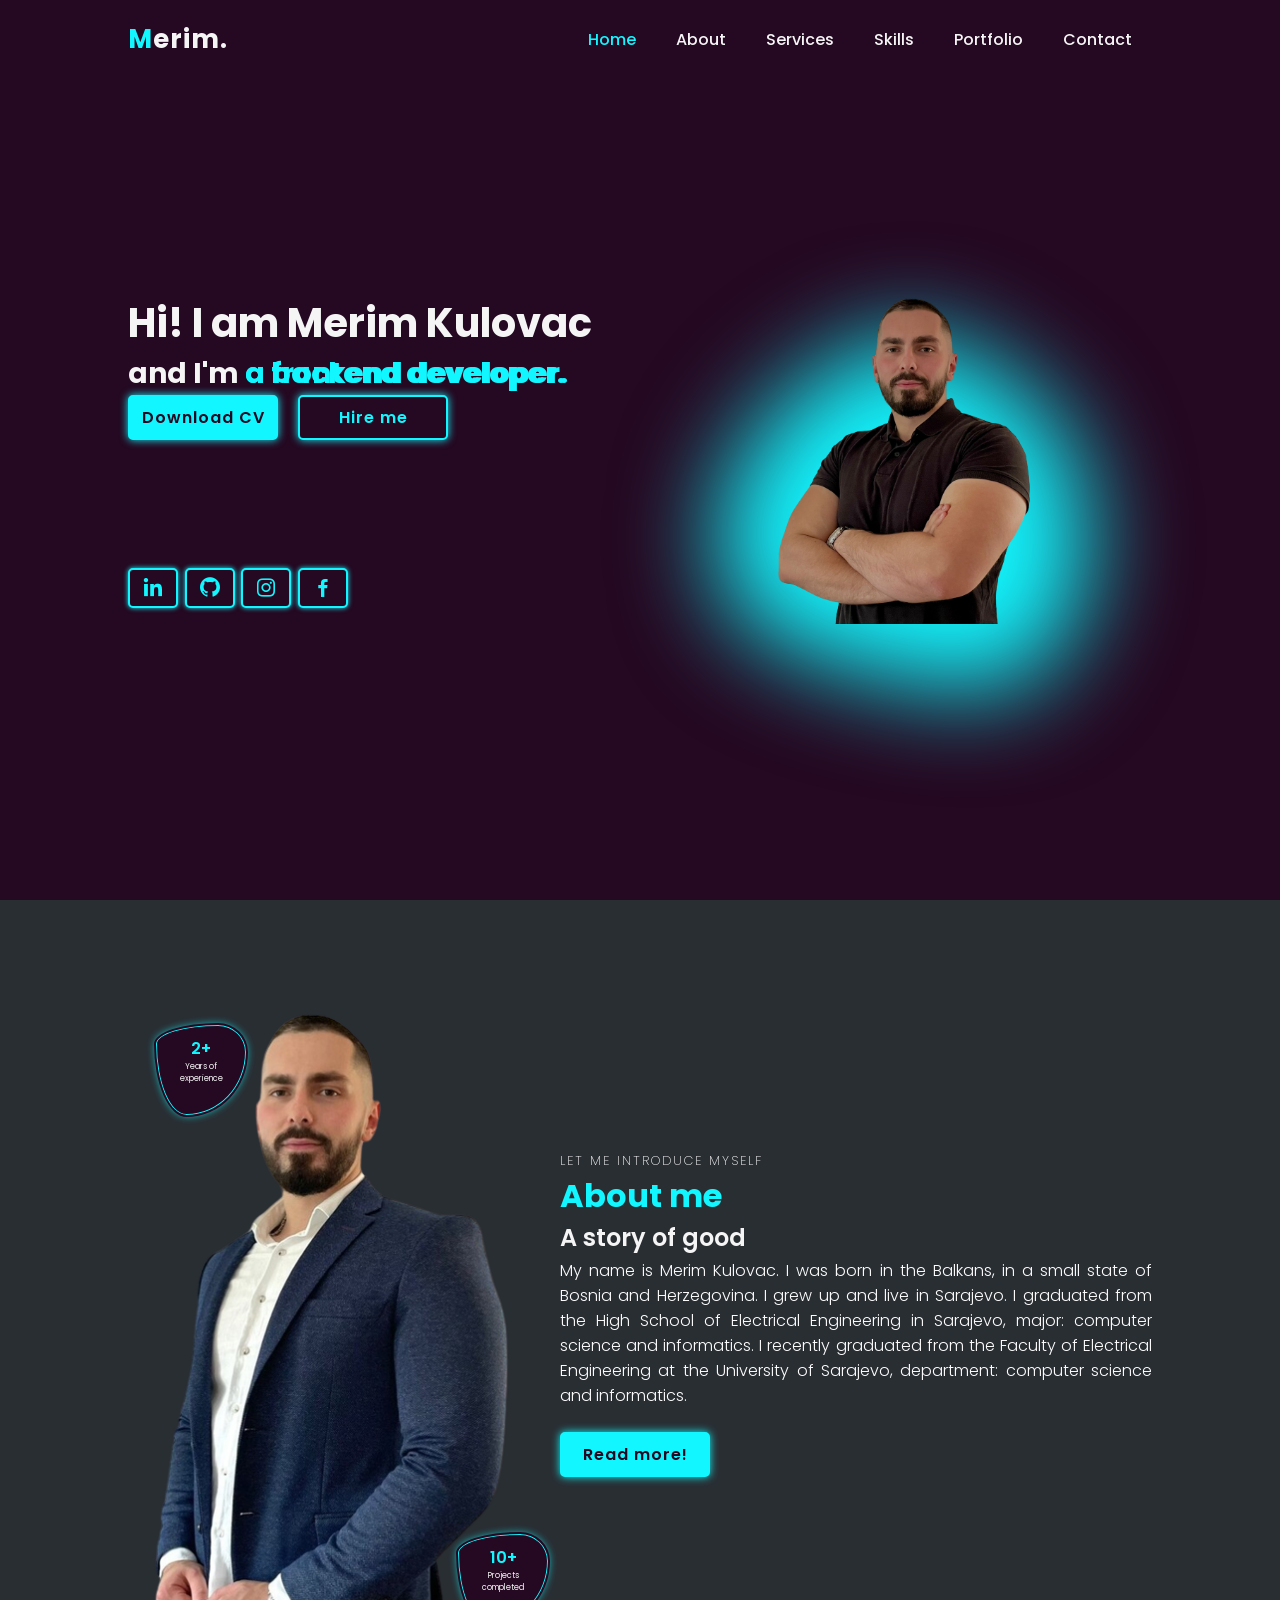
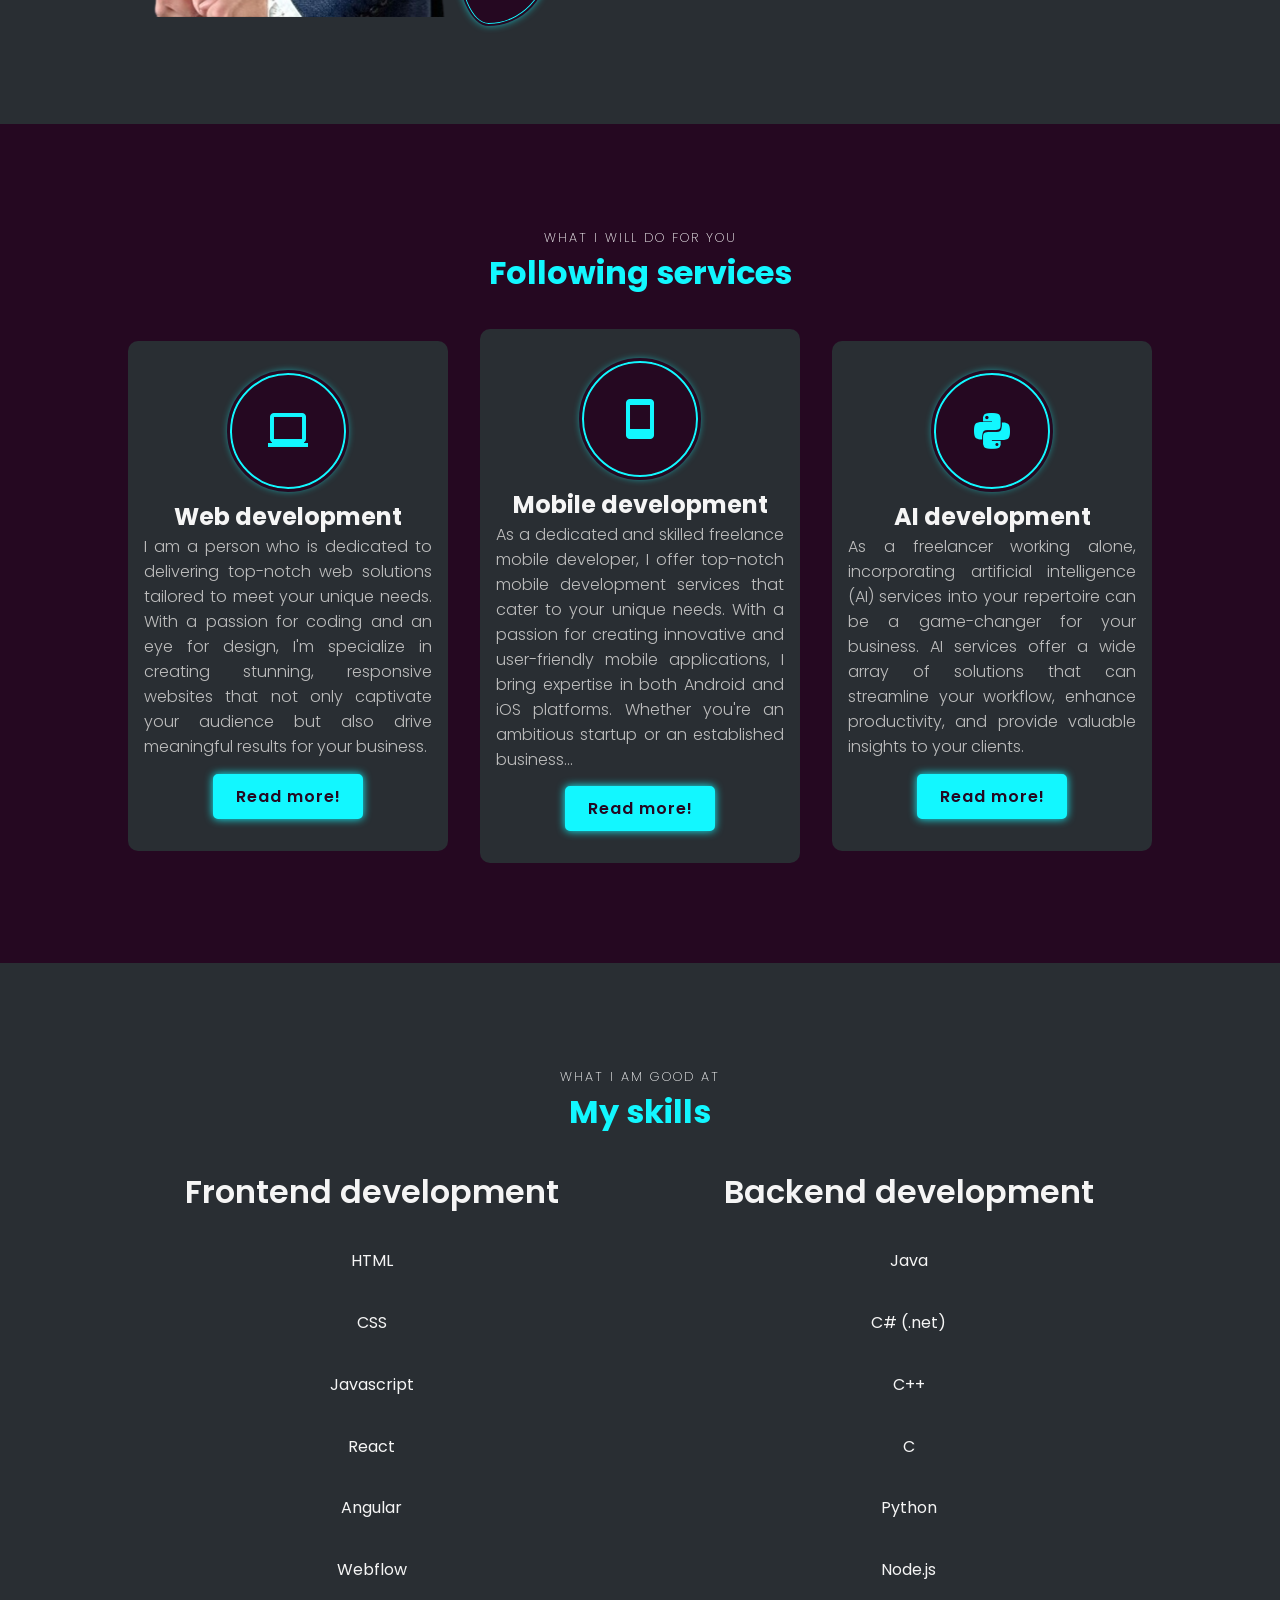
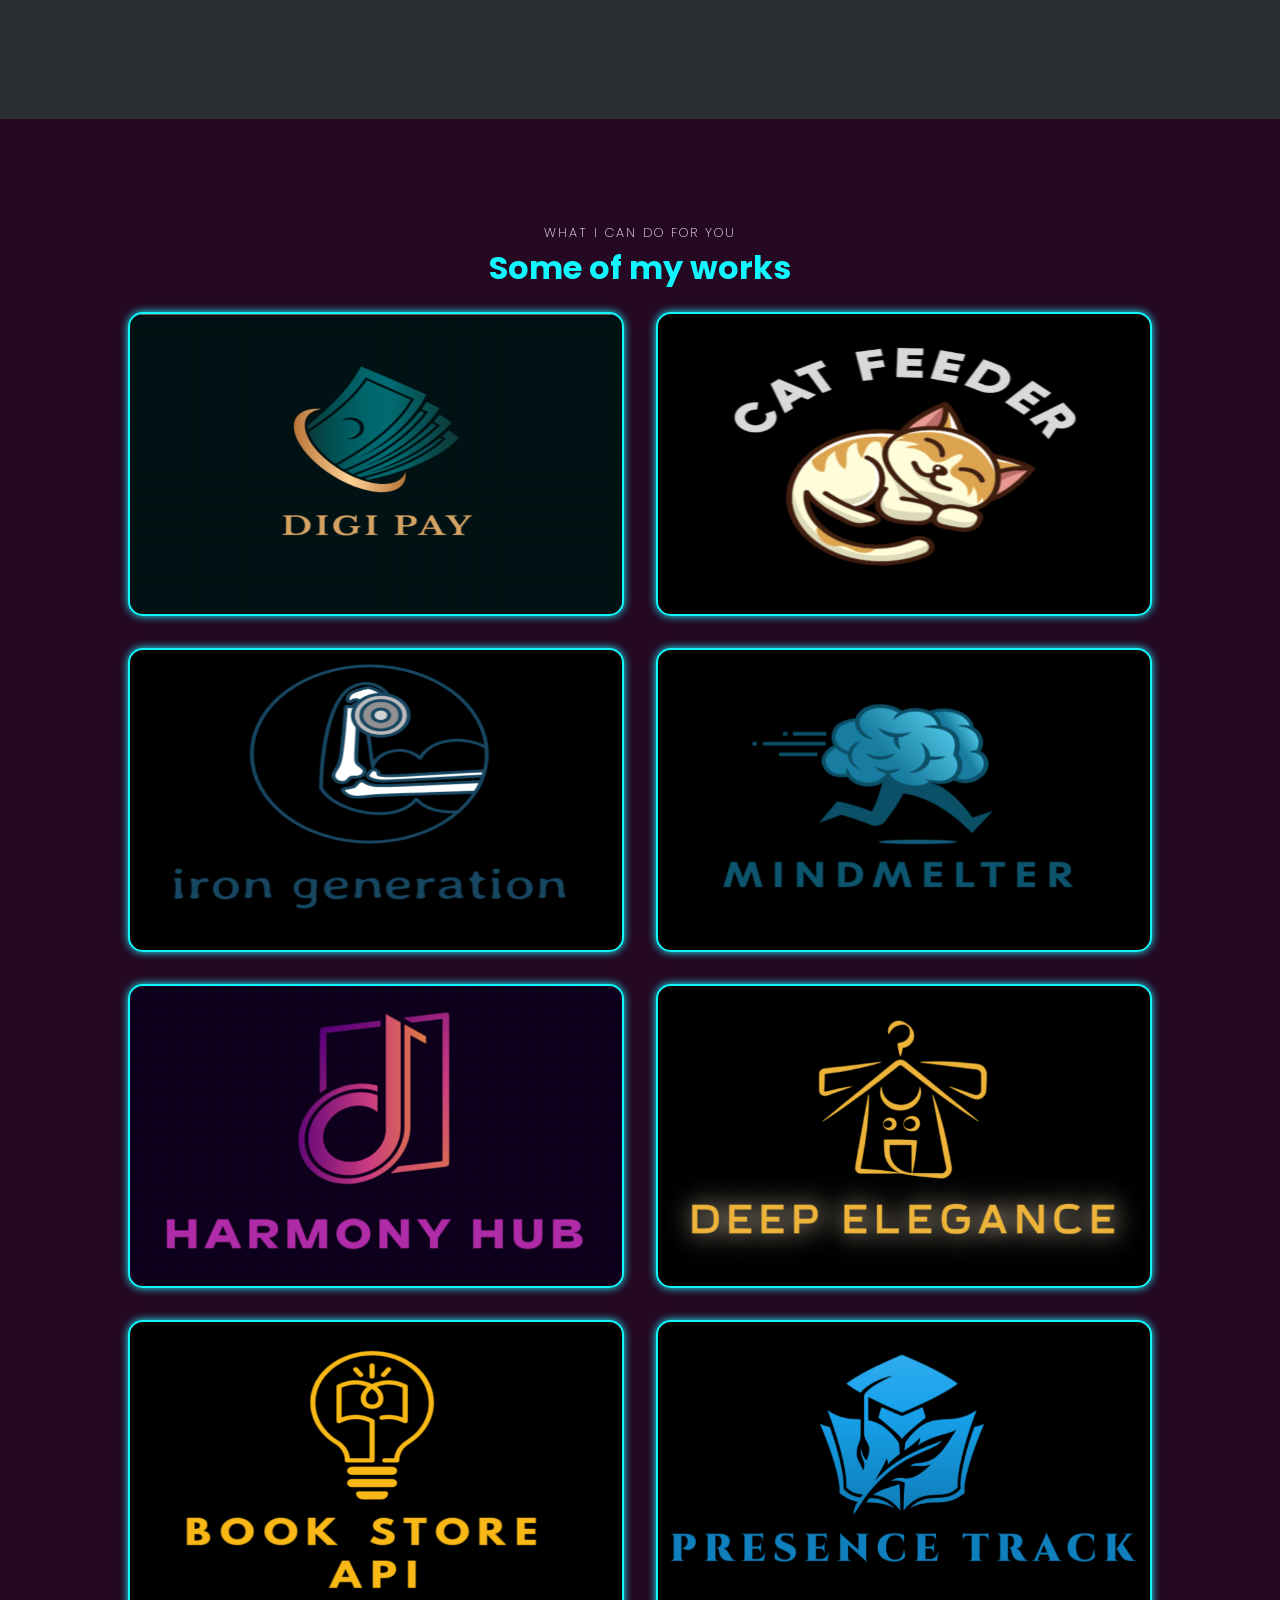
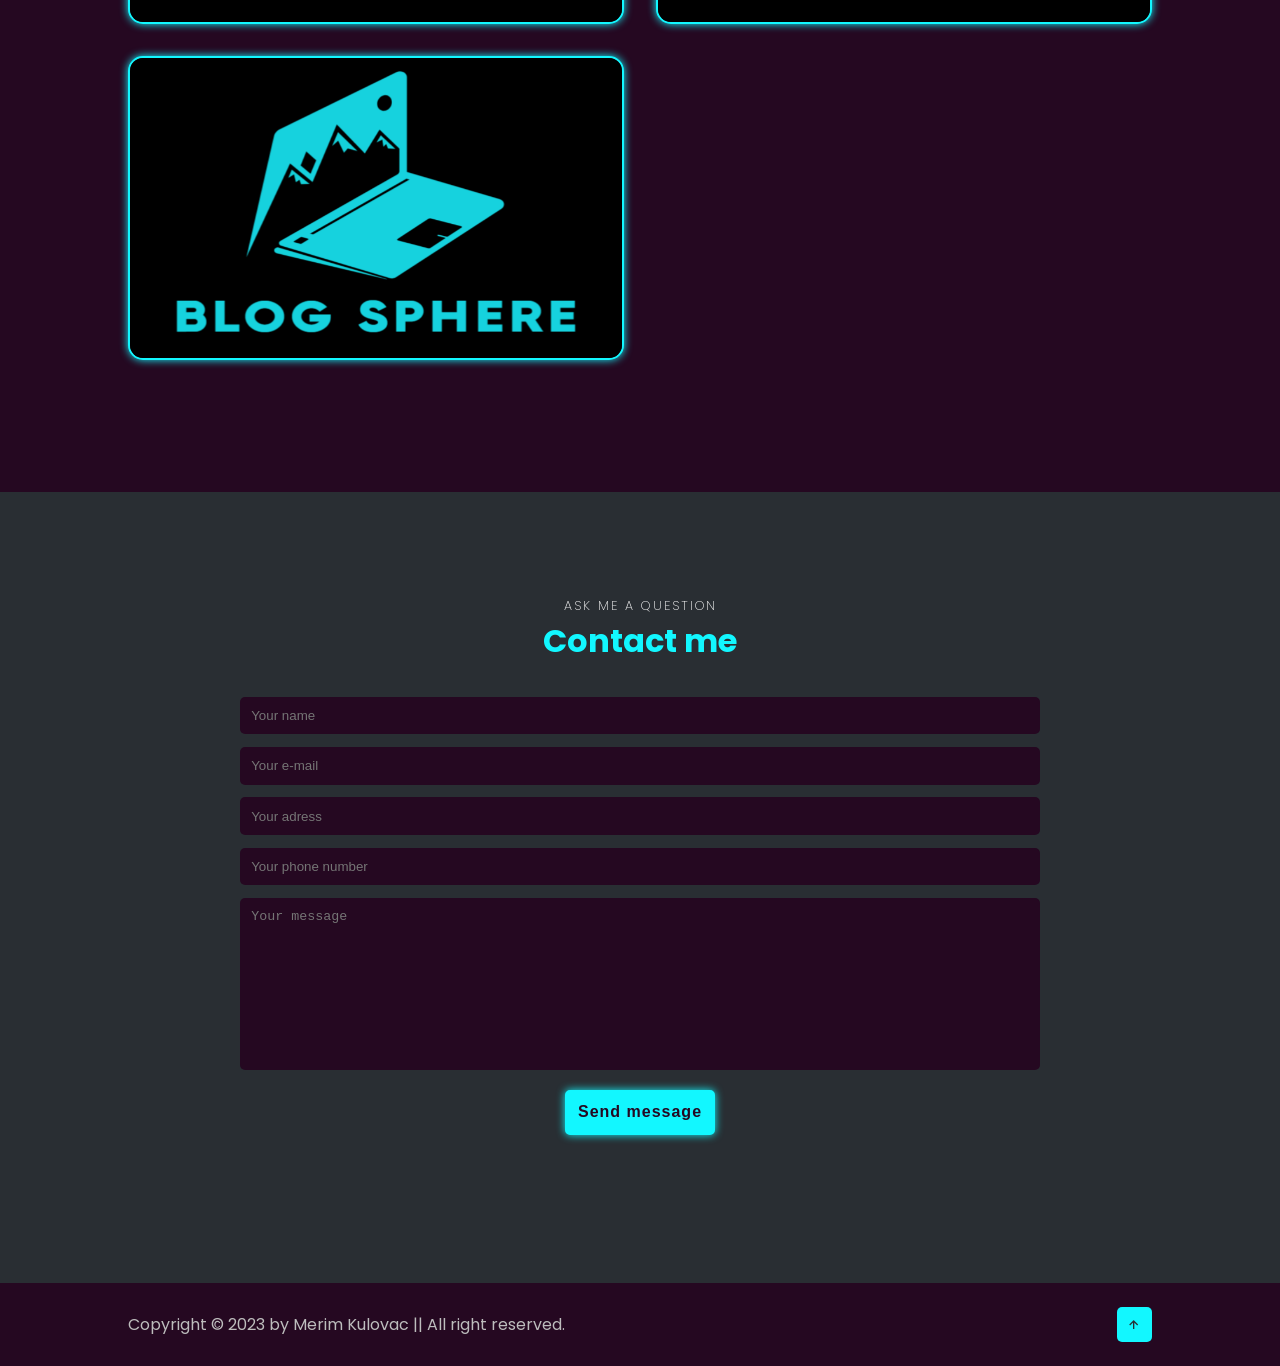
==== index.html @ 1083dff4 "images updated" ====
<!DOCTYPE html>
<html lang="en">
<head>
    <meta charset="UTF-8">
    <meta http-equiv="X-UA-Compatible" content="IE=edge">
    <meta name="viewport" content="width=device-width, initial-scale=1.0">
    <title>Merim Kulovac - Portfolio</title>
    <link rel="stylesheet" href="style.css"></link>
    <link href='https://unpkg.com/boxicons@2.1.4/css/boxicons.min.css' rel='stylesheet'>

</head>
<body>
    <header class="sticky">
        <div class="logo"><span>M</span>erim.</div>
        <ul class="navlist">
            <li><a href="#home">Home</a></li>
            <li><a href="#about">About</a></li>
            <li><a href="#services">Services</a></li>
            <li><a href="#skills">Skills</a></li>
            <li><a href="#portfolio">Portfolio</a></li>
            <li><a href="#contact">Contact</a></li>
        </ul>
        <div id="menu-icon" class="bx bx-menu"></div>
    </header>

    <section id="home" class="home">
        <div class="home-content scroll-scale">
            <h1>Hi! I am Merim Kulovac</h1>
            <div class="change-text">
                <h3>
                    and I'm
                </h3>
                <h3>
                    <span class="word">an&nbsp;electrical&nbsp;engineer.</span>
                    <span class="word">a&nbsp;frontend&nbsp;developer.</span>
                    <span class="word">a&nbsp;backend&nbsp;developer.</span>
                </h3>
            </div>

            <!-- <p>I am a very ambitious and hard-working person. I am looking for an opportunity to prove and improve myself. I am ready for new experiences and challenges, too.</p> -->

            <!-- <div class="info-box">
                <div class="email-info">
                    <h5>Main e-mail:</h5>
                    <span>merim.kulovac@outlook.com</span>
                </div>
                <div class="email-info">
                    <h5>Second e-mail:</h5>
                    <span>merimkulovac2@gmail.com</span>
                </div>
            </div> -->

            <div class="btn-box">
                <a class="btn" href="https://drive.google.com/file/d/14IMvzAy9ptmdZS1X-Zp11qJrlenkHLHs/view?usp=sharing" download target="_blank">Download CV</a>
                <a href="#" class="btn" onclick="hireMe()">Hire me</a>
            </div>

            <p id="paragraph-hire-me"></p>

            <div class="social-icons">
                <a href="https://www.linkedin.com/in/merimkulovac/" target="_blank"><i class='bx bxl-linkedin' ></i></a>
                <a href="https://github.com/mkulovac1" target="_blank"><i class='bx bxl-github' ></i></a>
                <a href="https://www.instagram.com/merim.kulovac/" target="_blank"><i class='bx bxl-instagram' ></i></a>
                <a href="https://www.facebook.com/merimkulovac/" target="_blank"><i class='bx bxl-facebook' ></i></a>
            </div>
        </div>

        <div class="home-image scroll-scale">
            <div class="img-box">
                <img src="img/main-image.png" alt="">
            </div>

            <!-- <div class="liquid-shape">
                <svg viewBox="0 0 500 500" xmlns="http://www.w3.org/2000/svg" xmlns:xlink="http://www.w3.org/1999/xlink" width="100%" id="blobSvg">
                    <path fill="#12f7ff">
                        <animate attributeName="d"
                            dur="10000ms"
                            repeatCount="indefinite"
                            values = "M405,295.5Q408,341,371.5,369.5Q335,398,292.5,441.5Q250,485,208,440Q166,395,127,
                            369.5Q88,344,68,297Q48,250,53.5,195Q59,140,107,112.5Q155,85,202.5,64Q250,43,
                            296.5,65.5Q343,88,386,117.5Q429,147,415.5,198.5Q402,250,405,295.5Z;
                            
                            M432,304Q437,358,400.5,402.5Q364,447,307,442.5Q250,438,203.5,424Q157,410,103,
                            388Q49,366,37.5,308Q26,250,65,208Q104,166,132.5,130.5Q161,95,205.5,76Q250,57,
                            288,87.5Q326,118,359,143Q392,168,409.5,209Q427,250,432,304Z;

                            M442.5,296.5Q411,343,388,395.5Q365,448,307.5,432Q250,416,202,416Q154,416,118,
                            381.5Q82,347,86,298.5Q90,250,70,192.5Q50,135,110.5,124Q171,113,210.5,86.5Q250,60,
                            309,53Q368,46,411.5,88.5Q455,131,464.5,190.5Q474,250,442.5,296.5Z;

                            M416,299.5Q422,349,398.5,407.5Q375,466,312.5,481.5Q250,497,207,448.5Q164,400,
                            105.5,383.5Q47,367,67,308.5Q87,250,102,211.5Q117,173,121,103.5Q125,34,187.5,49Q250,64,
                            288.5,90.5Q327,117,391,124.5Q455,132,432.5,191Q410,250,416,299.5Z;

                            M438.5,303Q434,356,380.5,370Q327,384,288.5,423.5Q250,463,200,443Q150,423,109,
                            389Q68,355,78.5,302.5Q89,250,104.5,212.5Q120,175,135.5,127Q151,79,200.5,41.5Q250,4,
                            300.5,39.5Q351,75,393,109Q435,143,439,196.5Q443,250,438.5,303Z;

                            M395.5,289.5Q387,329,374.5,386.5Q362,444,306,445Q250,446,190,451.5Q130,457,95,
                            408.5Q60,360,58.5,305Q57,250,59.5,196Q62,142,99.5,98Q137,54,193.5,47.5Q250,41,
                            311,40.5Q372,40,397,95.5Q422,151,413,200.5Q404,250,395.5,289.5Z;

                            M441.5,305.5Q442,361,389,379.5Q336,398,293,407.5Q250,417,210.5,402.5Q171,388,128,
                            366.5Q85,345,44.5,297.5Q4,250,45.5,203Q87,156,119,117Q151,78,200.5,72.5Q250,67,
                            306.5,61Q363,55,374.5,113.5Q386,172,413.5,211Q441,250,441.5,305.5Z;
                            "
                        ></animate>
                    </path>
                </svg>
            </div> -->

            <div class="liquid-shape">
                <svg viewBox="0 0 500 500" xmlns="http://www.w3.org/2000/svg" xmlns:xlink="http://www.w3.org/1999/xlink" width="100%" id="blobSvg">
                    <path fill="#12f7ff">
                        <animate attributeName="d"
                            dur="10000ms"
                            repeatCount="indefinite"
                            values = "M405,295.5Q408,341,371.5,369.5Q335,398,292.5,441.5Q250,485,208,440Q166,395,127,
                            369.5Q88,344,68,297Q48,250,53.5,195Q59,140,107,112.5Q155,85,202.5,64Q250,43,
                            296.5,65.5Q343,88,386,117.5Q429,147,415.5,198.5Q402,250,405,295.5Z;
                            
                            M432,304Q437,358,400.5,402.5Q364,447,307,442.5Q250,438,203.5,424Q157,410,103,
                            388Q49,366,37.5,308Q26,250,65,208Q104,166,132.5,130.5Q161,95,205.5,76Q250,57,
                            288,87.5Q326,118,359,143Q392,168,409.5,209Q427,250,432,304Z;

                            M442.5,296.5Q411,343,388,395.5Q365,448,307.5,432Q250,416,202,416Q154,416,118,
                            381.5Q82,347,86,298.5Q90,250,70,192.5Q50,135,110.5,124Q171,113,210.5,86.5Q250,60,
                            309,53Q368,46,411.5,88.5Q455,131,464.5,190.5Q474,250,442.5,296.5Z;

                            M416,299.5Q422,349,398.5,407.5Q375,466,312.5,481.5Q250,497,207,448.5Q164,400,
                            105.5,383.5Q47,367,67,308.5Q87,250,102,211.5Q117,173,121,103.5Q125,34,187.5,49Q250,64,
                            288.5,90.5Q327,117,391,124.5Q455,132,432.5,191Q410,250,416,299.5Z;

                            M438.5,303Q434,356,380.5,370Q327,384,288.5,423.5Q250,463,200,443Q150,423,109,
                            389Q68,355,78.5,302.5Q89,250,104.5,212.5Q120,175,135.5,127Q151,79,200.5,41.5Q250,4,
                            300.5,39.5Q351,75,393,109Q435,143,439,196.5Q443,250,438.5,303Z;

                            M395.5,289.5Q387,329,374.5,386.5Q362,444,306,445Q250,446,190,451.5Q130,457,95,
                            408.5Q60,360,58.5,305Q57,250,59.5,196Q62,142,99.5,98Q137,54,193.5,47.5Q250,41,
                            311,40.5Q372,40,397,95.5Q422,151,413,200.5Q404,250,395.5,289.5Z;

                            M441.5,305.5Q442,361,389,379.5Q336,398,293,407.5Q250,417,210.5,402.5Q171,388,128,
                            366.5Q85,345,44.5,297.5Q4,250,45.5,203Q87,156,119,117Q151,78,200.5,72.5Q250,67,
                            306.5,61Q363,55,374.5,113.5Q386,172,413.5,211Q441,250,441.5,305.5Z;
                            "
                        ></animate>
                    </path>
                </svg>
            </div>
        </div>
    </section>


    <!-- about section -->
    <section id="about" class="about">
        <div class="img-about scroll-scale">
            <img src="img/suit.png" alt="">
            <div class="info-about1">
                <span>2+</span>
                <p>Years of experience</p>
            </div>
            <div class="info-about2">
                <span>10+</span>
                <p>Projects completed</p>
            </div>
        </div>

        <div class="about-content scroll-scale">
            <span>Let me introduce myself</span>
            <h2>About me</h2>
            <h3>A story of good</h3>
            <p id="paragraph-about-content"> My name is Merim Kulovac. I was born in the Balkans, in a small state of Bosnia and Herzegovina. 
                I grew up and live in Sarajevo. 
                I graduated from the High School of Electrical Engineering in Sarajevo, major: computer science and informatics. 
                I recently graduated from the Faculty of Electrical Engineering at the University of Sarajevo, department: computer science and informatics. 
            </p>

            <!-- During my studies, I worked on a lot of projects, both university and private. 
            My focus is mainly on full-stack development of web applications, although lately I have also been attracted to the development of mobile applications and programming in the field of artificial intelligence. 
            I am a very ambitious and hard-working person. I am looking for an opportunity to prove and improve myself. I am ready for new experiences and challenges, too. -->

            <div class="btn-box">
                <a class="btn" id="btn-about" onclick="readMore()">Read more!</a>
            </div>
        </div>
    </section>




    <!-- services section -->
    <section id="services" class="services">
        <div class="main-text">
            <span>What i will do for you</span>
            <h2>Following services</h2>
        </div>

            <div class="section-services scroll-bottom">
                <div class="service-box">
                    <i class='bx bx-laptop service-icon'></i>
                    <h3>Web development</h3>
                    <p id="paragraph-web-dev">I am a person who is dedicated to delivering top-notch web solutions tailored to meet your unique needs. 
                        With a passion for coding and an eye for design, I'm specialize in creating stunning, responsive websites that not only captivate your audience but also drive meaningful results for your business. 
                    </p>
                    <div class="btn-box service-btn">
                        <a class="btn" id="btn-web" onclick=readMoreWebDevelopment()>Read more!</a>
                    </div>
                </div>

                <div class="service-box">
                    <i class='bx bx-mobile service-icon'></i>
                    <h3>Mobile development</h3>
                    <p id="paragraph-mob-dev">As a dedicated and skilled freelance mobile developer, I offer top-notch mobile development services that cater to your unique needs. 
                    With a passion for creating innovative and user-friendly mobile applications, I bring expertise in both Android and iOS platforms.
                    Whether you're an ambitious startup or an established business...
                    </p>
                    <div class="btn-box service-btn">
                        <a class="btn" id="btn-mob" onclick=readMoreMobileDevelopment()>Read more!</a>
                    </div>
                </div>

                <div class="service-box">
                    <i class='bx bxl-python service-icon'></i>
                    <h3>AI development</h3>
                    <p id="paragraph-ai-dev">As a freelancer working alone, incorporating artificial intelligence (AI) services into your repertoire can be a game-changer for your business. 
                        AI services offer a wide array of solutions that can streamline your workflow, enhance productivity, and provide valuable insights to your clients.
                    </p>
                    <div class="btn-box service-btn">
                        <a class="btn" id="btn-ai" onclick=readMoreAIDevelopment()>Read more!</a>
                    </div>
                </div>
            </div>
    </section>





    <!-- section skill -->
    <section class="skills" id="skills">
        <div class="main-text">
            <span>What i am good at</span>
            <h2>My skills</h2>
        </div>

        <div class="skill-main">
            <div class="skill-left scroll-scale">
                <h3>Frontend development</h3>

                <div class="skill-bar">
                    <div class="info">
                        <p>HTML</p>
                        <!-- <p>95%</p> -->
                    </div>
                    <!-- <div class="bar">
                        <span class="html-c"></span>
                    </div> -->
                </div>

                <div class="skill-bar">
                    <div class="info">
                        <p>CSS</p>
                        <!-- <p>87%</p> -->
                    </div>
                    <!-- <div class="bar">
                        <span class="css-c"></span>
                    </div> -->
                </div>

                <div class="skill-bar">
                    <div class="info">
                        <p>Javascript</p>
                        <!-- <p>90%</p> -->
                    </div>
                    <!-- <div class="bar">
                        <span class="javascript-c"></span>
                    </div> -->
                </div>

                <div class="skill-bar">
                    <div class="info">
                        <p>React</p>
                        <!-- <p>86%</p> -->
                    </div>
                    <!-- <div class="bar">
                        <span class="react"></span>
                    </div> -->
                </div>
                
                <div class="skill-bar">
                    <div class="info">
                        <p>Angular</p>
                        <!-- <p>83%</p> -->
                    </div>
                    <!-- <div class="bar">
                        <span class="angular"></span>
                    </div> -->
                </div>

                <div class="skill-bar">
                    <div class="info">
                        <p>Webflow</p>
                        <!-- <p>88%</p> -->
                    </div>
                    <!-- <div class="bar">
                        <span class="webflow"></span>
                    </div> -->
                </div>

            </div>

            <div class="skill-right scroll-scale">
                <h3>Backend development</h3>

                <div class="skill-bar">
                    <div class="info">
                        <p>Java</p>
                        <!-- <p>95%</p> -->
                    </div>
                    <!-- <div class="bar">
                        <span class="java"></span>
                    </div> -->
                </div>

                <div class="skill-bar">
                    <div class="info">
                        <p>C# (.net)</p>
                        <!-- <p>93%</p> -->
                    </div>
                    <!-- <div class="bar">
                        <span class="csharp"></span>
                    </div> -->
                </div>

                <div class="skill-bar">
                    <div class="info">
                        <p>C++</p>
                        <!-- <p>98%</p> -->
                    </div>
                    <!-- <div class="bar">
                        <span class="cpp"></span>
                    </div> -->
                </div>

                <div class="skill-bar">
                    <div class="info">
                        <p>C</p>
                        <!-- <p>96%</p> -->
                    </div>
                    <!-- <div class="bar">
                        <span class="cprogramming"></span>
                    </div> -->
                </div>
                
                <div class="skill-bar">
                    <div class="info">
                        <p>Python</p>
                        <!-- <p>90%</p> -->
                    </div>
                    <!-- <div class="bar">
                        <span class="python"></span>
                    </div> -->
                </div>

                <div class="skill-bar">
                    <div class="info">
                        <p>Node.js</p>
                        <!-- <p>85%</p> -->
                    </div>
                    <!-- <div class="bar">
                        <span class="sql"></span>
                    </div> -->
                </div>
            </div>
        </div>
    </section>



    <!-- section for projects -->
    <section class="portfolio" id="portfolio">
        <div class="main-text">
            <span>What I can do for you</span>
            <h2>Some of my works</h2>
            
            <div class="container scroll-bottom">
                <div class="portfolio-gallery">
                    <div class="port-box">
                        <div class="port-image">
                            <img src="img/digipay-logo.png" alt="">
                        </div>
                        <div class="port-content">
                            <a href="https://github.com/evlahovlja1/DigiWallet" target="_blank">
                                <i class='bx bx-link'></i>
                            </a>
                        </div>
                    </div>
                    <div class="port-box">
                        <div class="port-image">
                            <img src="img/catfeeder-logo.png" alt="">
                        </div>
                        <div class="port-content">
                            <a href="https://github.com/mkulovac1/catFeederUS" target="_blank">
                                <i class='bx bx-link'></i>
                            </a>
                        </div>
                    </div>
                    <div class="port-box">
                        <div class="port-image">
                            <img src="img/irongeneration-logo.png" alt="">
                        </div>
                        <div class="port-content">
                            <a href="https://github.com/mkulovac1/GymManagement" target="_blank">
                                <i class='bx bx-link'></i>
                            </a>
                        </div>
                    </div>
                    <div class="port-box">
                        <div class="port-image">
                            <img src="img/mindmelter-logo.png" alt="">
                        </div>
                        <div class="port-content">
                            <a href="https://github.com/mkulovac1/MindMelter.git" target="_blank">
                                <i class='bx bx-link'></i>
                            </a>
                        </div>
                    </div>
                    <div class="port-box">
                        <div class="port-image">
                            <img src="img/harmony-logo.png" alt="">
                        </div>
                        <div class="port-content">
                            <a href="https://github.com/mkulovac1/HarmonyHub" target="_blank">
                                <i class='bx bx-link'></i>
                            </a>
                        </div>
                    </div>
                    <div class="port-box">
                        <div class="port-image">
                            <img src="img/deep-elegance-logo.png" alt="">
                        </div>
                        <div class="port-content">
                            <a href="https://github.com/mkulovac1/deep-elegance" target="_blank">
                                <i class='bx bx-link'></i>
                            </a>
                        </div>
                    </div>
                    <div class="port-box">
                        <div class="port-image">
                            <img src="img/bookApi-logo.png" alt="">
                        </div>
                        <div class="port-content">
                            <a href="https://github.com/mkulovac1/bookStoreApi" target="_blank">
                                <i class='bx bx-link'></i>
                            </a>
                        </div>
                    </div>
                    <div class="port-box">
                        <div class="port-image">
                            <img src="img/presence-logo.png" alt="">
                        </div>
                        <div class="port-content">
                            <a href="https://github.com/mkulovac1/PresenceTrack" target="_blank">
                                <i class='bx bx-link'></i>
                            </a>
                        </div>
                    </div>
                    <div class="port-box">
                        <div class="port-image">
                            <img src="img/blog-logo.png" alt="">
                        </div>
                        <div class="port-content">
                            <a href="https://github.com/mkulovac1/blog-sphere" target="_blank">
                                <i class='bx bx-link'></i>
                            </a>
                        </div>
                    </div>
                </div>
            </div>
        </div>
    </section>




    <!-- section for contact -->
    <section class="contact" id="contact">
        <div class="main-text scroll-scale">
            <span>Ask me a question</span>
            <h2>Contact me</h2>
        </div>

        <form action="#" class="scroll-bottom">
            <input id="contact_name" type="text" placeholder="Your name" required>
            <input id="contact_email" type="text" placeholder="Your e-mail" required>
            <input id="contact_adress" type="text" placeholder="Your adress" required>
            <input id="contact_number" type="number" placeholder="Your phone number" required>
            <textarea id="contact_message" name="" id="" cols="30" rows="10" placeholder="Your message" required></textarea>
            <div class="btn-box formBtn">
                <button type="submit" class="btn" onclick="contactMe()">Send message</button>
            </div>
        </form>
    </section>




    <!-- footer -->
    <footer>
        <p class="scroll-scale">Copyright &copy; 2023 by Merim Kulovac || All right reserved.</p>
        <a href="#home"><i class="bx bx-up-arrow-alt"></i></a>
    </footer>

    <script src="script.js"></script>
</body>
</html>
---- style.css ----
@import url('https://fonts.googleapis.com/css2?family=Poppins:wght@100;200;300;400;500;600;700;800;900&display=swap');

* {
  margin: 0;
  padding: 0;
  box-sizing: border-box;
  list-style: none;
  scroll-behavior: smooth;
  text-decoration: none;
}

:root {
    --text-color: #f5f5f5;
    --hover-color: #12f7ff;
    --bg-color: #250821;
    --secon-bg-color: #292e33;
    --big-font: 2.5rem;
    --norma-font: 2rem;
    --neon-box-shadow: 0 0 .5rem #12f7ff;
    --h2-font: 3rem;
    --font-neon-text-shadow: 0 0 10px rgba(18,247,255,0.3),
    0 0 20px rgba(18,247,255,0.3),
    0 0 30px rgba(18,247,255,0.3),
    0 0 40px rgba(18,247,255,0.3),
    0 0 70px rgba(18,247,255,0.3),
    0 0 80px rgba(18,247,255,0.3),
    0 0 100px rgba(18,247,255,0.3),
    0 0 150px rgba(18,247,255,0.3);
}

::-webkit-scrollbar {
    height: 0;
    width: .5rem;
}

::-webkit-scrollbar-track {
    background: var(--secon-bg-color);
}

::-webkit-scrollbar-thumb {
    background: var(--hover-color);
    border-radius: 5rem;
}


body {
    font-family: "Poppins", sans-serif;
    background-color: var(--bg-color);
    color: var(--text-color);
}

header {
    position: fixed;
    top: 0;
    left: 0;
    z-index: 1000;
    border-bottom: 1px solid transparent;
    display: flex;
    align-items: center;
    justify-content: space-between;
    width: 100%;
    padding: 20px 10%;
}


header.sticky {
    background: var(--bg-color);
    border-bottom: 1px solid var(--secon-bg-color);
    padding: 12px 10%;
}

.logo {
    font-size: 26px;
    font-weight: 700;
    letter-spacing: 1px;
}

span {
    color: var(--hover-color);
}

.navlist {
    display: flex;
}

.navlist a {
    color: var(--text-color);
    font-weight: 500;
    padding: 10px 20px;
}

.navlist a:hover {
    color: var(--hover-color);
    text-shadow: 0 0 10px rgba(18,247,255,0.6),
    0 0 20px rgba(18,247,255,0.6),
    0 0 30px rgba(18,247,255,0.6),
    0 0 40px rgba(18,247,255,0.6),
    0 0 70px rgba(18,247,255,0.6),
    0 0 80px rgba(18,247,255,0.6),
    0 0 100px rgba(18,247,255,0.6),
    0 0 150px rgba(18,247,255,0.6);
}

.navlist a.active {
    color: var(--hover-color)
}

#menu-icon {
    font-size: 1.8rem;
    z-index: 10001;
    cursor: pointer;
    margin-left: 25px;
    background: var(--hover-color);
    border-radius: 3px;
    color: var(--secon-bg-color);
    display: none;
}

section {
    padding: 100px 10%;
}

.home {
    min-height: 100vh;
    height: 100%;
    width: 100%;
    display: grid;
    grid-template-columns: repeat(2,1fr);
    align-items: center;
    grid-gap: 4em;
}

.home-content {
    max-width: 600px;
}

.home-content h1{
    font-size: var(--big-font);
    font-weight: 700;
}

.change-text{
    font-size: 1.5rem;
    font-weight: 600;
}

.change-text h3 {
    display: inline-flex;
    margin: 0;
    vertical-align: top;
}

.change-text h3 .word {
    position: absolute;
    display: flex;
    
}

.change-text h3 .word .letter {
    transform-origin: center center 25px;
}

.change-text h3 .word .letter.out {
    transform: rotateX(90deg);
    transition: 0.32s cubic-bezier(0.6,0,0.7,0.2);
}

.change-text h3 .word .letter.in {
    transition: 0.38s ease;
}

.change-text h3 .word .letter.behind {
    transform: rotateX('-90deg');
}

.btn-box {
    display: flex;
    justify-content: space-between;
    width: 320px;
    height: 45px;
}

.btn-box .btn {
    display: inline-flex;
    justify-content: center;
    align-items: center;
    width: 150px;
    height: 100%;
    background: var(--hover-color);
    color: var(--bg-color);
    font-size: 1rem;
    letter-spacing: 1px;
    font-weight: 600;
    transition: .6s;
    box-shadow: var(--neon-box-shadow);
    border-radius: 5px;
    position: relative;
    overflow: hidden;
    z-index: 1;
    border: 2px solid var(--hover-color);
}

.btn:hover {
    color: var(--hover-color);
}

.btn::before {
    content: "";
    position: absolute;
    top: 0;
    left: 0;
    background: var(--bg-color);
    width: 0;
    height: 100%;
    z-index: -1;
    transition: .4s;
}

.btn:hover::before {
    width: 100%;
}

.btn:nth-child(2) {
    background: var(--bg-color);
    color: var(--hover-color);
}

.btn:nth-child(2)::before {
    background: var(--hover-color);
}

.btn:nth-child(2):hover {
    color: var(--bg-color)
}

.social-icons {
    margin-top: 8rem;
    display: flex;
    justify-content: space-between;
    width: 220px;
    height: 40px;
}

.social-icons a {
    display: inline-flex;
    width: 50px;
    height: 100%;
    justify-content: center;
    align-items: center;
    background: var(--bg-color);
    color: var(--hover-color);
    border: 2px solid var(--hover-color);
    transition: .5s;
    box-shadow: 0 0 0.3rem #12f7ff;
    border-radius: 5px;
    position: relative;
    z-index: 1;
    overflow: hidden;
}

.social-icons a i {
    font-size: 1.5rem;
}

.social-icons a:hover {
    color: var(--bg-color);
}

.social-icons a::before {
    content: "";
    position: absolute;
    left: 0;
    top: 0;
    width: 0;
    height: 100%;
    background-color: var(--hover-color);
    transition: .5s;
    z-index: -1;
}

.social-icons a:hover::before {
    width: 100%;
}

.home-image {
    position: relative;
}

.img-box {
    text-align: center;
}

.img-box img {
    width: 100%;
    max-width: 350px;
    height: auto;
}

.liquid-shape {
    position: absolute;
    width: 100%;
    height: 100%;
    z-index: -1;
    top: -30%;
}

.liquid-shape:nth-child(2) {
    filter: blur(50px);
}


/* style for about section */

.about {
    display: flex;
    justify-content: center;
    align-items: center;
    grid-gap: 2em;
    background: var(--secon-bg-color);
}

.about .img-about {
    text-align: center;
    position: relative;
}

.about .img-about img {
    max-width: 400px;
    height: auto;
}

.about-content span {
    color: #fdfdfd;
    font-size: .8rem;
    font-weight: 200;
    letter-spacing: 2px;
    text-transform: uppercase;
}

.about-content h2 {
    color: var(--hover-color);
    font-weight: 700;
    font-size: var(--norma-font);
}

.about-content h3 {
    font-weight: 600;
    font-size: 1.5rem;
    margin-bottom: .2rem;
}

.about-content p {
    color: #fdfdfd;
    font-weight: 300;
    margin-bottom: 1.5rem;
    text-align: justify;
}

.info-about1, .info-about2 {
    background: var(--bg-color);
    font-size: .5rem;
    position: absolute;
    padding: 10px;
    width: 90px;
    height: 90px;
    border-radius: 69% 31% 66% 34% / 21% 30% 70% 79%;
    display: block;
    box-shadow: var(--neon-box-shadow);
    border: 1px solid var(--hover-color);
    outline: 2px solid var(--bg-color);
    z-index: 100;
    animation: morph 6s linear infinite;
}

.info-about1 {
    left: 7%;
    top: 4%;
}

.info-about2 {
    right: -5%;
    bottom: 0%;
}

.img-about span {
    color: var(--hover-color);
    font-size: 1rem;
    font-weight: 600;
}

@keyframes morph {
    0%,
    100% {
        border-radius: 40% 60% 70% 30% / 40% 40% 60% 50%;
    }
    30% {
        border-radius: 70% 30% 50% 50% / 30% 30% 70% 70%;
    }
    60% {
        border-radius: 100% 60% 60% 100% / 100% 100% 60% 60%;
    }
    80% {
        border-radius: 69% 31% 66% 34% / 21% 30% 70% 79%;
    }
}

/* service section */

.main-text {
    width: 100%;
    text-align: center;
    margin-bottom: 2rem;
    color: var(--hover-color);
}

.main-text h2 {
    font-weight: 700;
    font-size: var(--norma-font);
}

.main-text span {
    color: #fdfdfd;
    font-size: .8rem;
    font-weight: 200;
    letter-spacing: 2px;
    text-transform: uppercase;
}

.section-services {
    display: flex;
    justify-content: center;
    align-items: center;
    flex-wrap: wrap;
    grid-gap: 2rem;
}

.section-services p {
    text-align: justify;
    font-weight: 300;
    color: #bdbdbd
}

.section-services .service-box {
    flex: 1 1 18rem;
    padding: 2rem 1rem 2rem;
    text-align: center;
    background: var(--secon-bg-color);
    transition: transform .5s;
    border-radius: 10px;
}

.service-btn {
    width: auto;
    justify-content: center;
}

.btn-box.service-btn {
    margin-top: 5%;
}


.service-box:hover{
    transform: translateY(-.7rem);
}

.service-icon {
    border: 2px solid var(--hover-color);
    padding: 2rem;
    background: var(--bg-color);
    display: flex;
    align-items: center;
    font-size: 3rem;
    border-radius: 50%;
    position: relative;
    color: var(--hover-color);
    box-shadow: var(--neon-box-shadow);
    outline: 3px solid var(--bg-color);
}

.service-box h3 {
    margin-top: 10px;
    font-size: 1.5rem;
}





/* skill section */
.skills {
    background: var(--secon-bg-color);
}

.skill-main {
    width: 100%;
    display: grid;
    grid-template-columns: repeat(2,1fr);
    grid-row-gap: 30px;
    grid-column-gap: 50px;
}

.skill-bar {
    margin-bottom: 2.3rem;
}

.skill-main h3{
    margin-bottom: 2rem;
    font-size: var(--normal-font);
    text-align: center;
}

.skill-left h3 {
    font-weight: 600;
    font-size: 2rem;
}

.skill-right h3 {
    font-weight: 600;
    font-size: 2rem;
}


.skill-left .skill-bar .info {
    /* display: flex;
    justify-content: space-between;
    align-items: center;
    padding: 0 10px; */

    display: flex;
    flex-direction: column; 
    justify-content: center; 
    align-items: center;
    padding: 0 10px;
}

.skill-left .skill-bar .bar {
    width: 100%;
    height: 10px;
    background-color: var(--bg-color);
    border-radius: 25px;
    margin-top: 10px;
    position: relative;
}

.skill-bar .bar span {
    width: 50%;
    height: 100%;
    position: absolute;
    left: 0;
    background: var(--hover-color);
    border-radius: 25px;
    box-shadow: var(--neon-box-shadow);
}

.skill-bar .bar .html-c {
    width: 95%;
    animation: html-c 2s;
}

.skill-bar .bar .css-c {
    width: 87%;
    animation: css-c 3s;
}

.skill-bar .bar .javascript-c {
    width: 90%;
    animation: javascript-c 4s;
}

.skill-bar .bar .react {
    width: 86%;
    animation: react 5s;
}

.skill-bar .bar .angular {
    width: 83%;
    animation: angular 6s;
}

.skill-bar .bar .webflow {
    width: 88%;
    animation: webflow 7s;
}

@keyframes html-c {
    0% {
        width: 0%;
    }
    100% {
        width: 95%;
    }
}

@keyframes css-c {
    0% {
        width: 0%;
    }
    100% {
        width: 87%;
    }
}

@keyframes javascript-c {
    0% {
        width: 0%;
    }
    100% {
        width: 90%;
    }
}

@keyframes react {
    0% {
        width: 0%;
    }
    100% {
        width: 86%;
    }
}

@keyframes angular {
    0% {
        width: 0%;
    }
    100% {
        width: 83%;
    }
}

@keyframes webflow {
    0% {
        width: 0%;
    }
    100% {
        width: 88%;
    }
}


.skill-right .skill-bar .info {
    /*display: flex;
    justify-content: space-between;
    align-items: center;
    padding: 0 30 px;*/
    display: flex;
    flex-direction: column; 
    justify-content: center; 
    align-items: center;
    padding: 0 30px;
}

.skill-right .skill-bar .bar {
    width: 100%;
    height: 10px;
    background-color: var(--bg-color);
    border-radius: 25px;
    margin-top: 10px;
    position: relative;
}

.skill-bar .bar .java {
    width: 95%;
    animation: java-a 2s;
}

.skill-bar .bar .csharp {
    width: 93%;
    animation: csharp-a 3s;
}

.skill-bar .bar .cpp {
    width: 98%;
    animation: cpp-a 4s;
}

.skill-bar .bar .cprogramming {
    width: 96%;
    animation: cprogramming-a 5s;
}

.skill-bar .bar .python {
    width: 90%;
    animation: python-a 6s;
}

.skill-bar .bar .sql {
    width: 85%;
    animation: sql-a 7s;
}



@keyframes  java-a {
    0% {
        width: 0%;
    }
    100% {
        width: 95%;
    }
}

@keyframes csharp-a {
    0% {
        width: 0%;
    }
    100% {
        width: 93%;
    }
}

@keyframes cpp-a {
    0% {
        width: 0%;
    }
    100% {
        width: 98%;
    }
}

@keyframes cprogramming-a {
    0% {
        width: 0%;
    }
    100% {
        width: 96%;
    }
}

@keyframes python-a {
    0% {
        width: 0%;
    }
    100% {
        width: 90%;
    }
}

@keyframes sql-a {
    0% {
        width: 0%;
    }
    100% {
        width: 85%;
    }
}



.contact {
    background: var(--secon-bg-color);
    width: 100%;
}

.contact form {
    text-align: center;
    max-width: 50rem;
    margin: 1rem auto;
    margin-bottom: 3rem;
}

.contact form input, .contact form textarea {
    width: 100%;
    color: var(--text-color);
    background: var(--bg-color);
    margin-bottom: .8rem;
    border: none;
    border-radius: 5px;
    padding: .7rem;
}

.contact form textarea {
    resize: none;
}

.formBtn {
    display: flex;
    justify-content: center;
    width: 100%;
}

.formBtn .btn {
    cursor: pointer;
    font-size: 1rem;
}





footer {
    padding: 1.5rem 10%;
    display: flex;
    align-items: center;
    justify-content: space-between;
}

footer p {
    color: #bdbdbd;
}

footer a {
    display: inline-flex;
    justify-content: center;
    color: var(--text-color);
    background: var(--hover-color);
    padding: .6rem;
    border-radius: 5px;
}

footer a i {
    font-size: 1rem;
    color: var(--secon-bg-color);    
}


/* responsive */
@media(max-width:991px) {
    header,
    header.sticky {
        padding: 15px 5%;
    }
    footer {
        padding: 15px 5%;
    }
    section {
        padding: 50px 5%;
    }
    .navlist a{
        padding: 8px 15px;
    }
    :root {
        --big-font: 2.2rem;
        --norma-font: 1.8rem;
        --neon-box-shadow: 0 0 .8rem #12f7ff;
        --h2-font: 3rem;
    }
    .home-content {
        margin-top: 5rem;
    }
    .social-icons {
        margin-top: 2rem;
    }
}

@media(max-width:768px) {
    #menu-icon {
        display: block;
        transition: all .4s ease;
    }
    #menu-icon {
        transform: rotate(-180deg);
    }
    .navlist {
        display: flex;
        position: absolute;
        top: -1000px;
        right: 0;
        left: 0;
        flex-direction: column;
        background: var(--bg-color);
        text-align: left;
        padding: 0 5%;
        transition: all .45s ease;
    }
    .navlist a {
        display: block;
        padding-bottom: 1rem;
        font-size: 1rem;
    }
    .navlist.open {
        top: 100%;
    }
    .home {
        grid-template-columns: 1fr;
    }
    .home-image {
        margin-bottom: 5rem;
    }
    .liquid-shape {
        display: none;
    }
    .about {
        flex-direction: column-reverse;
    }
    .skill-main {
        grid-template-columns: 1fr;
    }
    footer p {
        font-size: .8rem;
    }
}

@media(max-width:420px) {
    html {
        font-size: 80%;
    }
    footer p {
        font-size: .6rem;
    }
    .img-about img {
        width: 300px;
    }
    .img-about p {
        font-size: 1rem;
    }

    .info-about1 {
        left: -4%;
        top: 4%;
    }
    
    .info-about2 {
        right: -5%;
        bottom: -4%;
    }
}

@media(max-width:1400px) {
    .liquid-shape {
        position: absolute;
        width: 100%;
        height: 100%;
        z-index: -1;
        top: 0%;
    }
}




/* for scroll */

.scroll-scale {
    opacity: 0;
    transform: scale(.9);
    transition: all 2s;
}

.scroll-bottom {
    opacity: 0;
    transform: translateY(300px);
    transition: 3s;
}

.scroll-top {
    opacity: 0;
    transform: translateY(-300px);
    transition: 3s;
}


.show-items {
    opacity: 1;
    transform: translateX(0);
}





/* project - portfolio section */
.portfolio-gallery {
    display: grid;
    grid-template-columns: repeat(auto-fill, minmax(360px, 1fr));
    gap: 2rem;
}

.port-box {
    position: relative;
    border-radius: 15px;
    overflow: hidden;
    background: #292e33;
    display: flex;
    grid-template-rows: 1fr auto;
    align-items: center;
    border: 2px solid var(--hover-color);
    box-shadow: var(--neon-box-shadow);
}

.port-image {
    display: flex;
    align-items: center;
    justify-content: center;
    height: 100%;
    width: 100%;
    height: 300px; /* latest added */
}

.port-image img {
    width: 100%;
    opacity: .5s;
    height: 100%;
    transition: .5s;
}

.port-content {
    position: absolute;
    bottom: 0;
    left: 0;
    width: 100%;
    height: 100%;
    opacity: 0;
    background: linear-gradient(rgba(0,0,0,.2), #12f7ff);
    display: flex;
    align-items: center;
    justify-content: center;
    flex-direction: column;
    text-align: center;
    transition: 0.5s;
    padding: 0 2rem;
}


.port-content h3 {
    color: 		#f5f5f5;
    font-size: 1.5rem;
    font-weight: 600;
}

.port-content p {
    color: 	#f5f5f5;
    font-size: .8rem;
    margin: 5px 0 15px 0;
}

.port-box:hover .port-content {
    opacity: 1;
}

.port-content a {
    background: #fff;
    border-radius: 50%;
    display: inline-flex;
    justify-content: center;
    align-items: center;
    width: 50px;
    height: 50px;
    border: 1px solid var(--hover-color);
    outline: 2px solid whitesmoke;
}

.port-content a i {
    font-size: 1.3rem;
    color: var(--hover-color);
}

.container {
    margin-top: 20px;
}
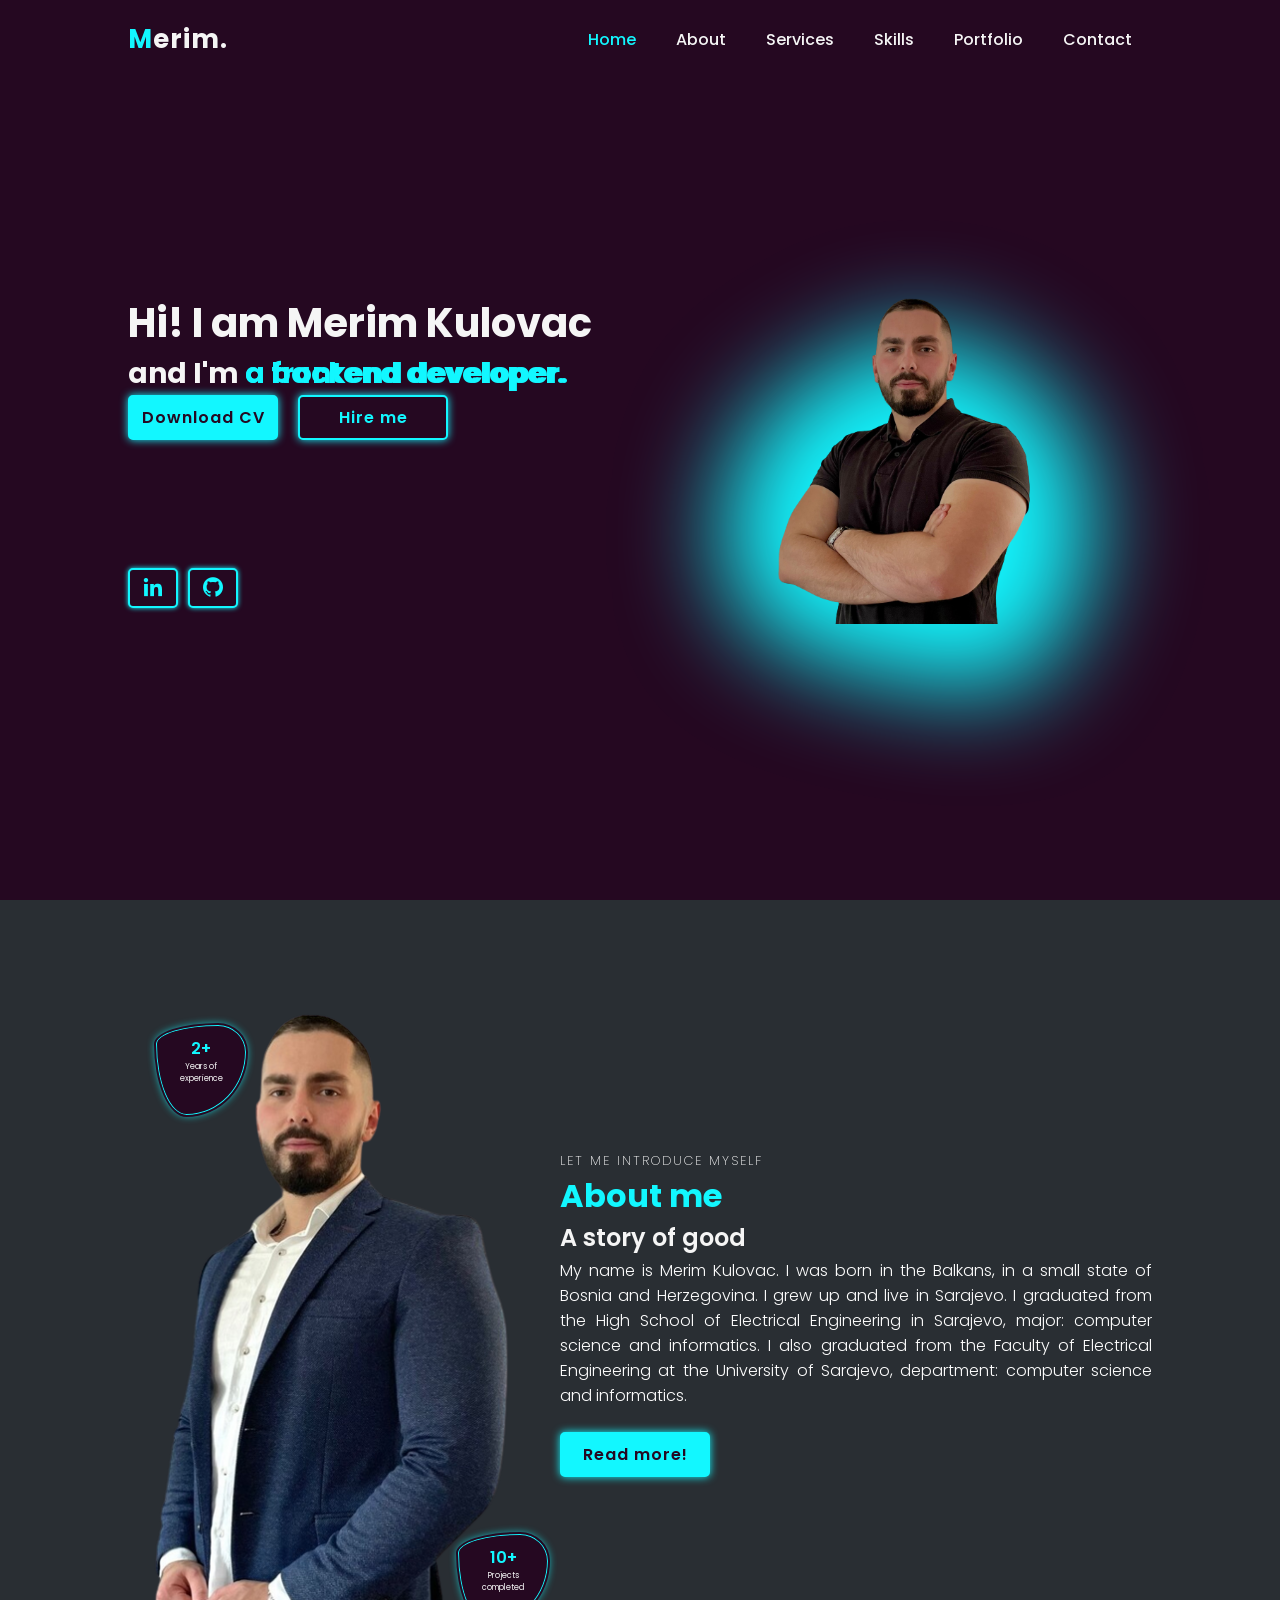
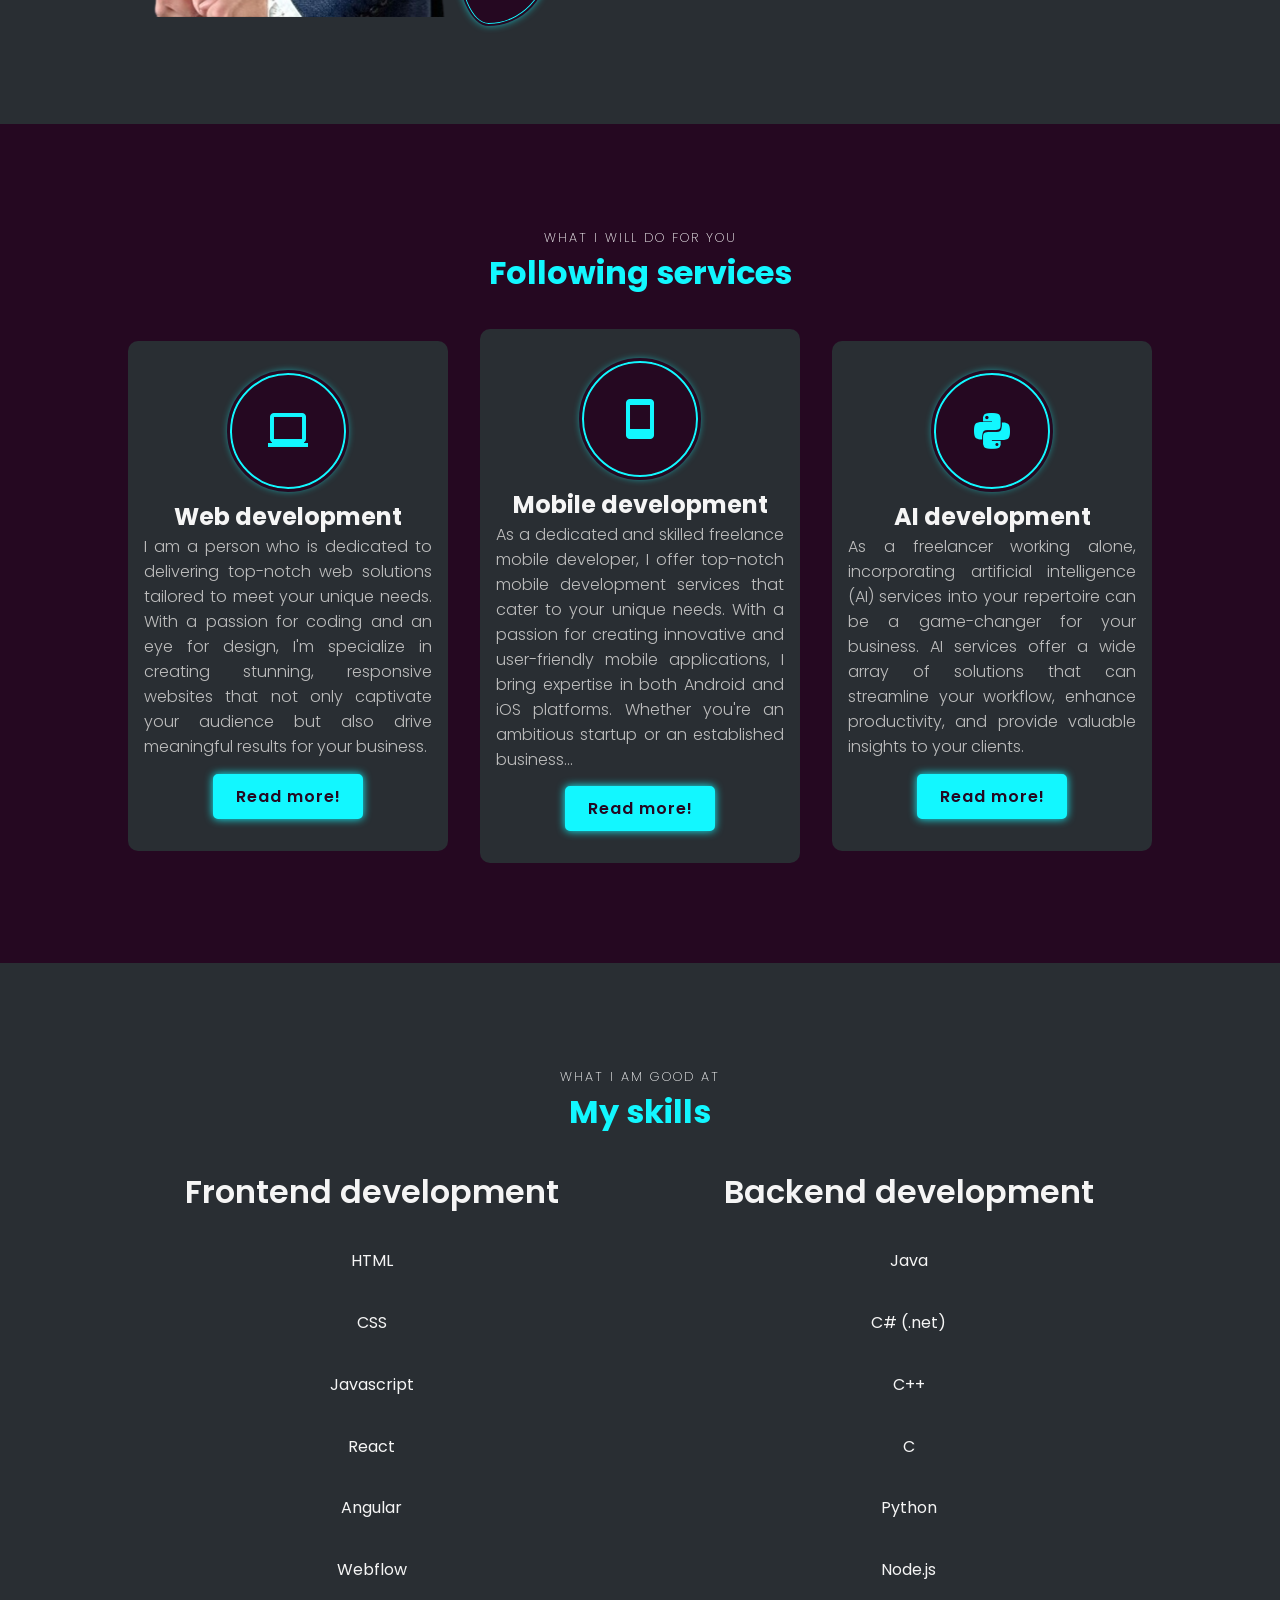
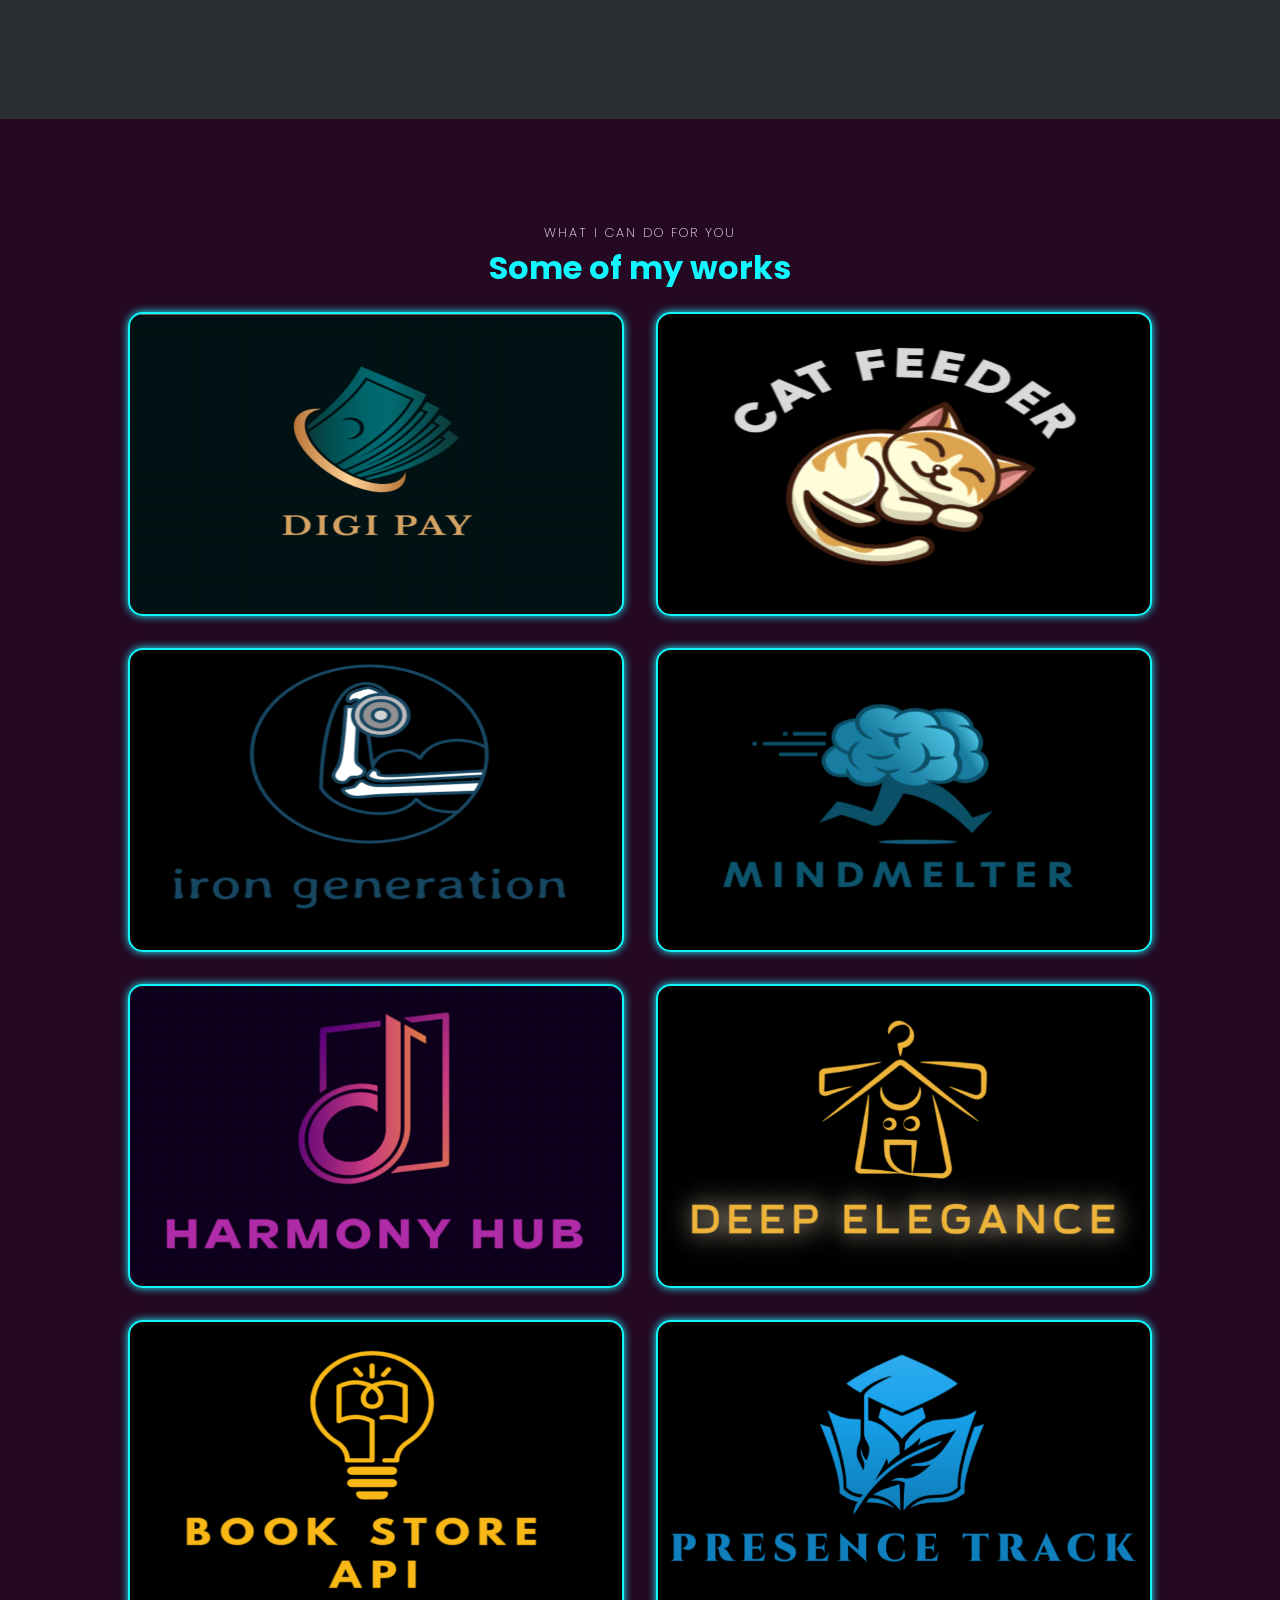
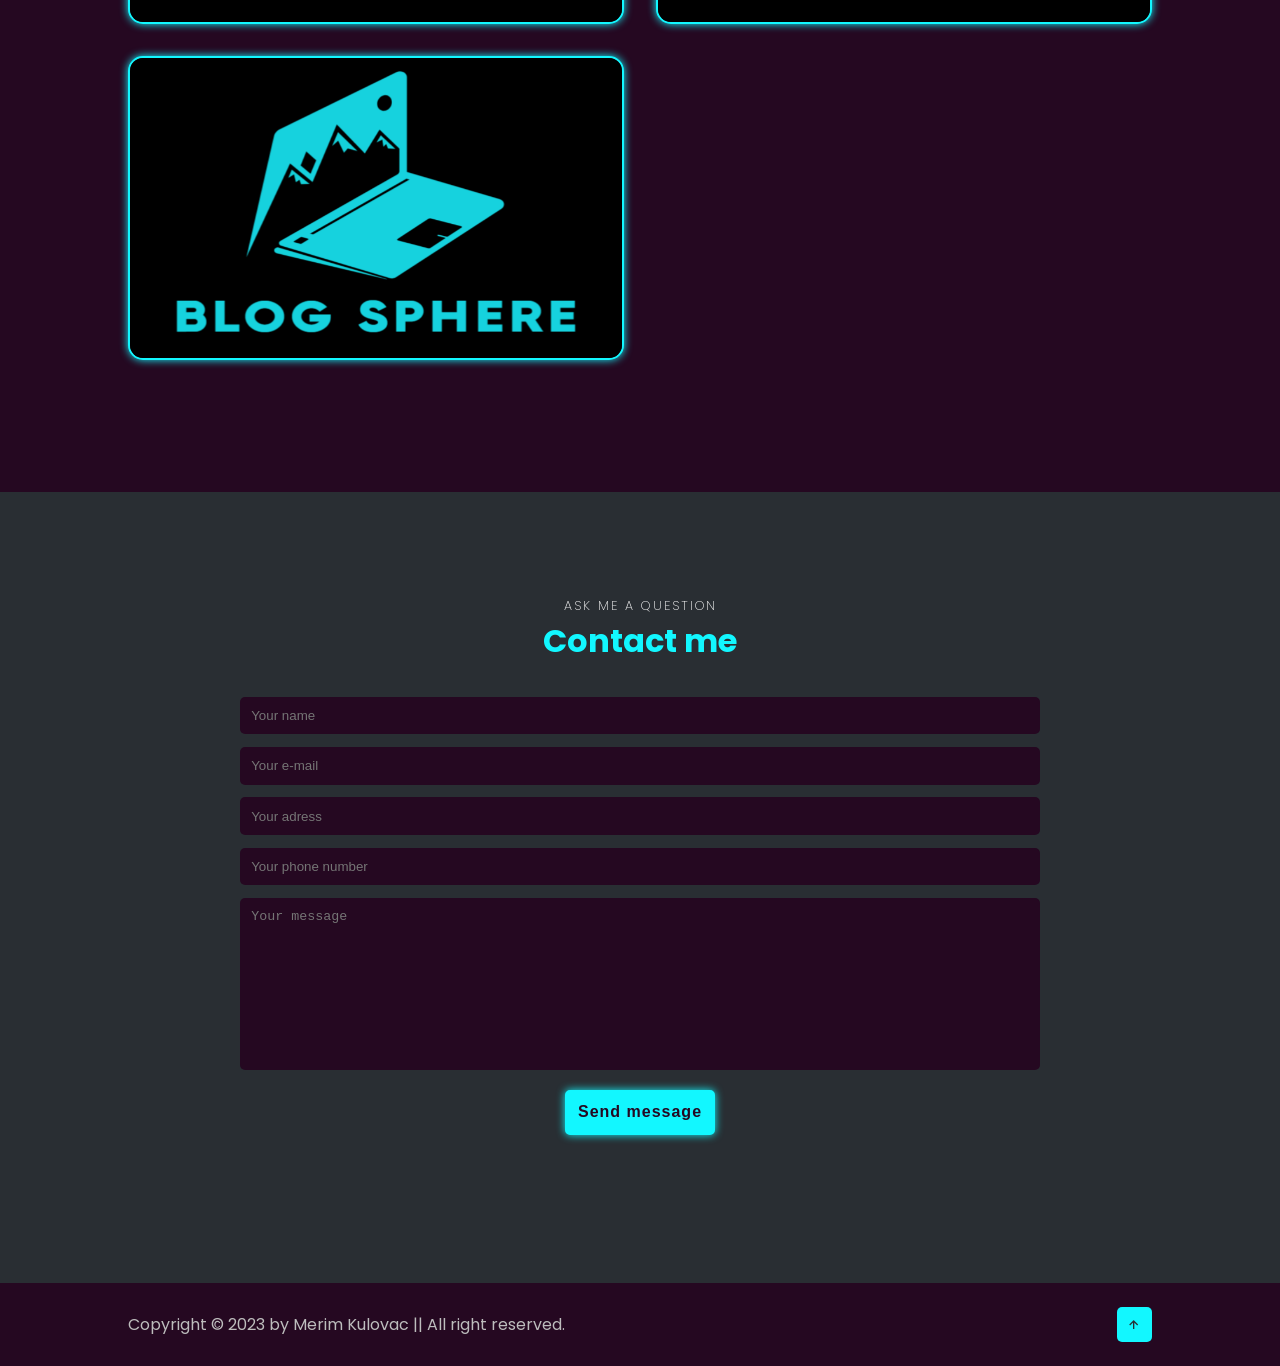
==== commit 83d9cd4a: "edited about section" ====
--- a/index.html
+++ b/index.html
@@ -60,8 +60,6 @@
             <div class="social-icons">
                 <a href="https://www.linkedin.com/in/merimkulovac/" target="_blank"><i class='bx bxl-linkedin' ></i></a>
                 <a href="https://github.com/mkulovac1" target="_blank"><i class='bx bxl-github' ></i></a>
-                <a href="https://www.instagram.com/merim.kulovac/" target="_blank"><i class='bx bxl-instagram' ></i></a>
-                <a href="https://www.facebook.com/merimkulovac/" target="_blank"><i class='bx bxl-facebook' ></i></a>
             </div>
         </div>
 
@@ -172,12 +170,8 @@
             <p id="paragraph-about-content"> My name is Merim Kulovac. I was born in the Balkans, in a small state of Bosnia and Herzegovina. 
                 I grew up and live in Sarajevo. 
                 I graduated from the High School of Electrical Engineering in Sarajevo, major: computer science and informatics. 
-                I recently graduated from the Faculty of Electrical Engineering at the University of Sarajevo, department: computer science and informatics. 
+                I also graduated from the Faculty of Electrical Engineering at the University of Sarajevo, department: computer science and informatics. 
             </p>
-
-            <!-- During my studies, I worked on a lot of projects, both university and private. 
-            My focus is mainly on full-stack development of web applications, although lately I have also been attracted to the development of mobile applications and programming in the field of artificial intelligence. 
-            I am a very ambitious and hard-working person. I am looking for an opportunity to prove and improve myself. I am ready for new experiences and challenges, too. -->
 
             <div class="btn-box">
                 <a class="btn" id="btn-about" onclick="readMore()">Read more!</a>
--- a/style.css
+++ b/style.css
@@ -236,7 +236,6 @@
 .social-icons {
     margin-top: 8rem;
     display: flex;
-    justify-content: space-between;
     width: 220px;
     height: 40px;
 }
@@ -245,6 +244,7 @@
     display: inline-flex;
     width: 50px;
     height: 100%;
+    margin-right: 10px;
     justify-content: center;
     align-items: center;
     background: var(--bg-color);
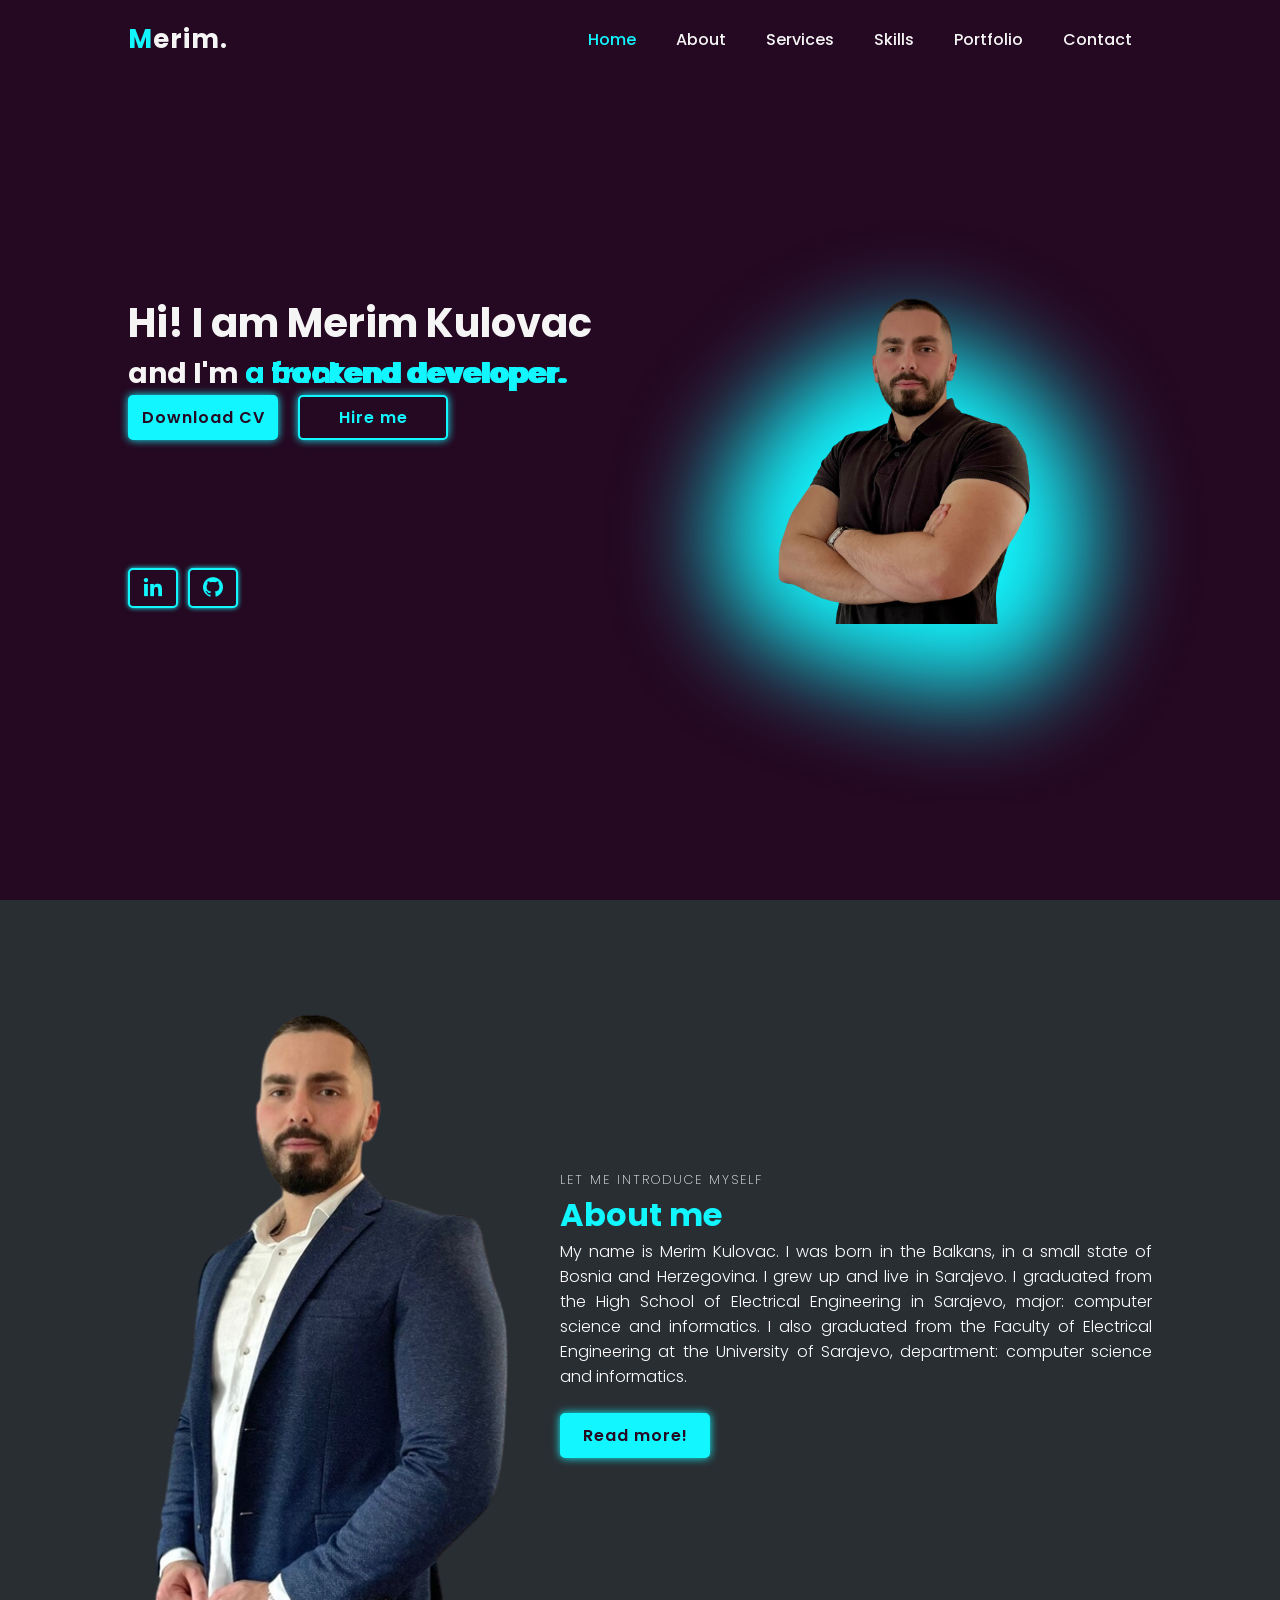
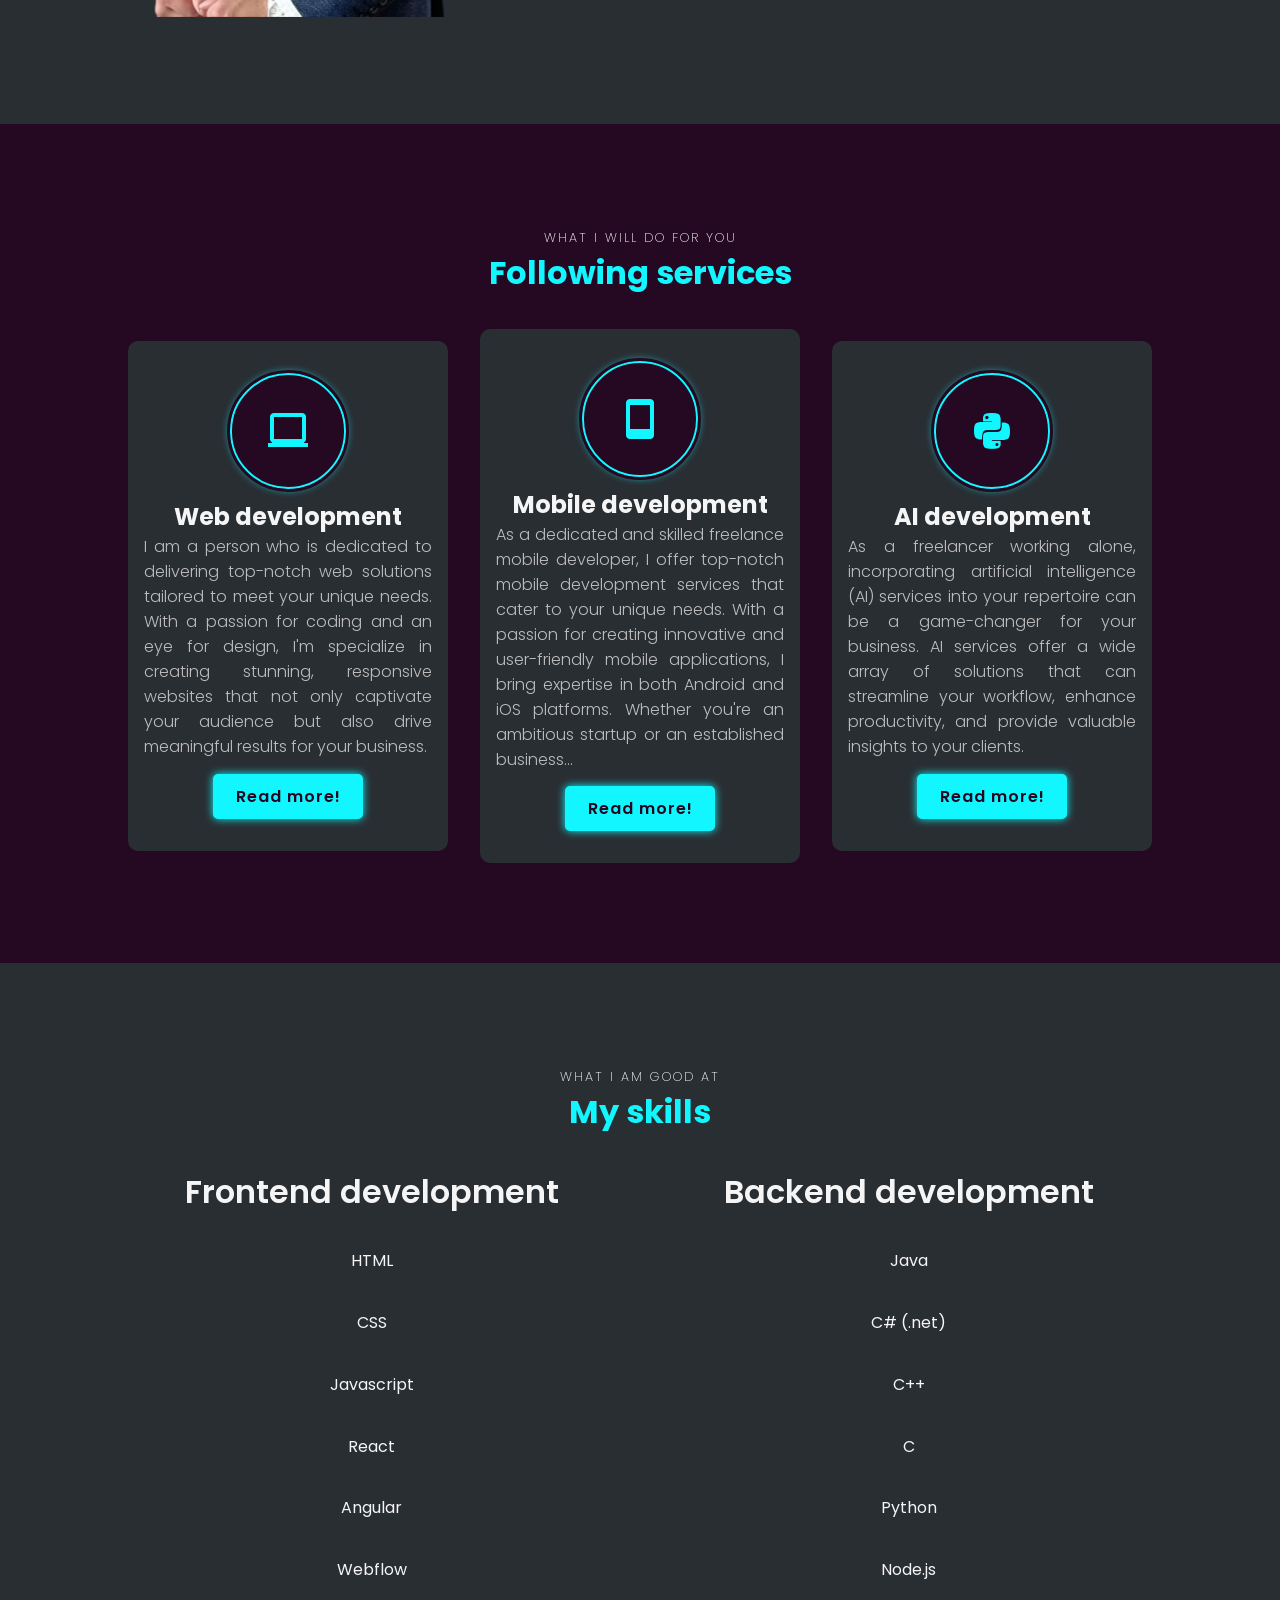
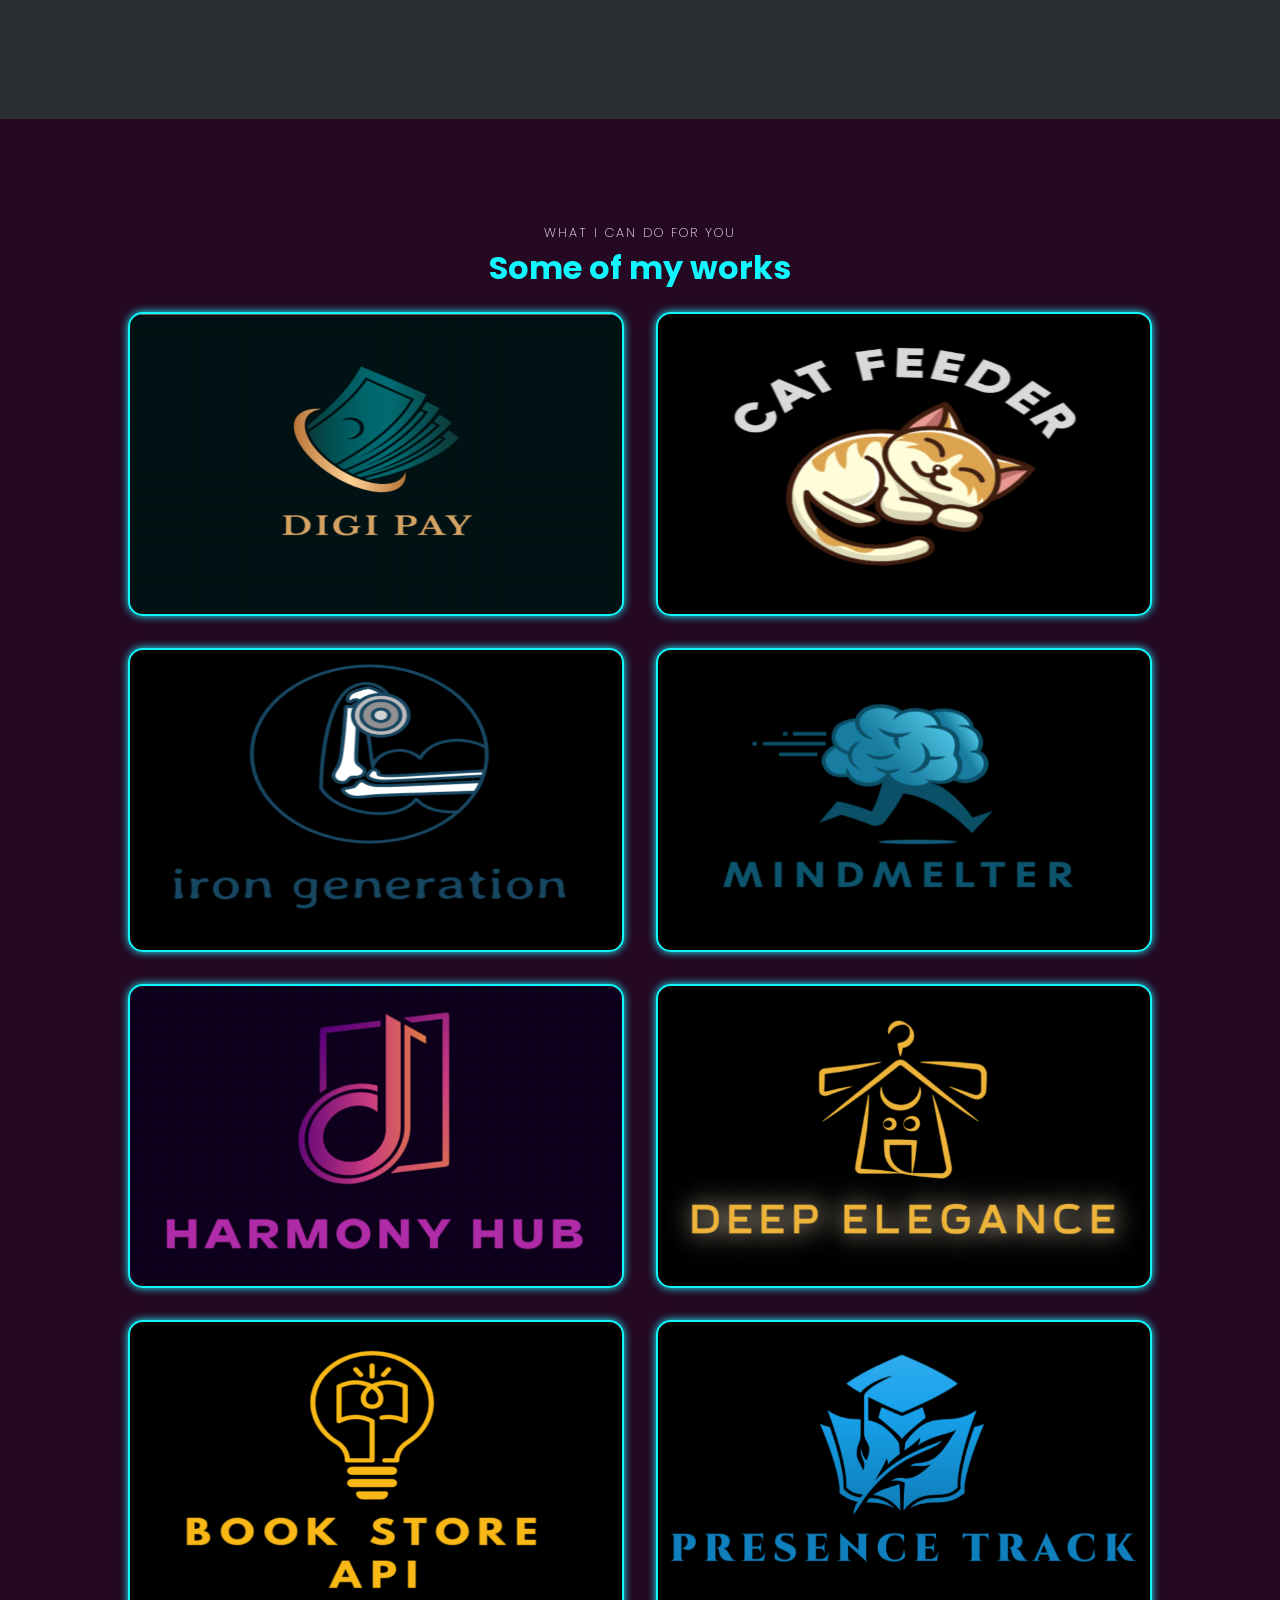
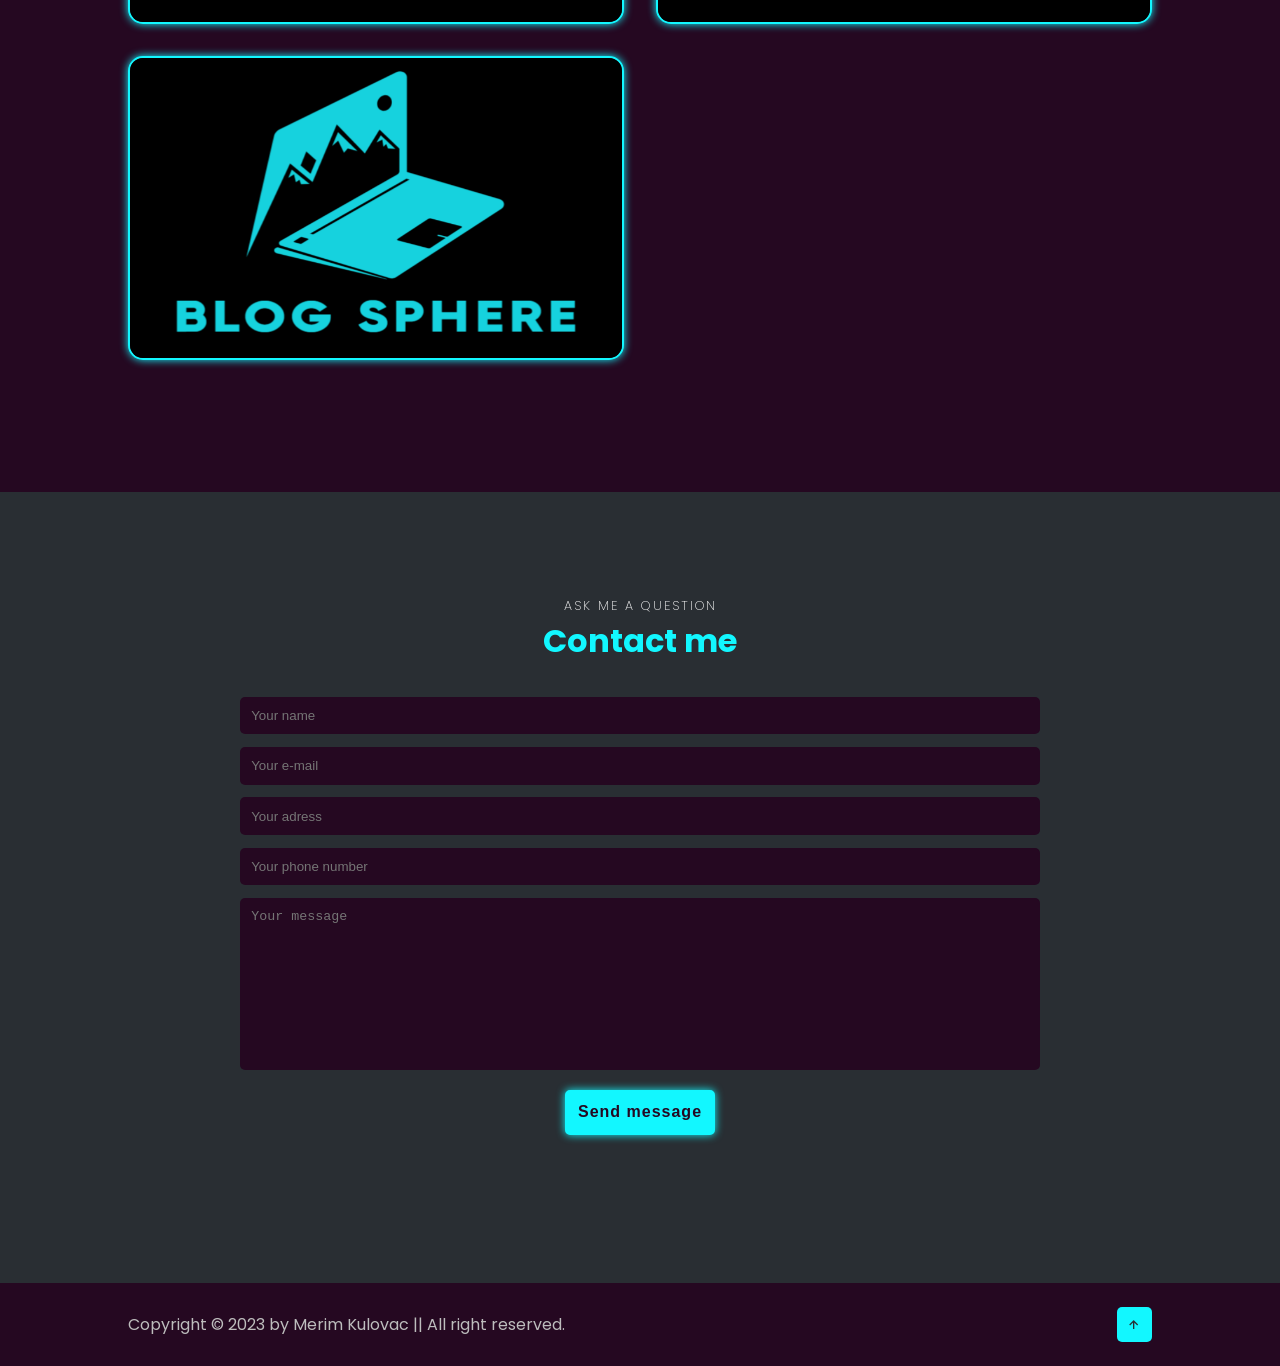
==== commit 6ff3e2b7: "refactoring" ====
--- a/index.html
+++ b/index.html
@@ -37,19 +37,6 @@
                 </h3>
             </div>
 
-            <!-- <p>I am a very ambitious and hard-working person. I am looking for an opportunity to prove and improve myself. I am ready for new experiences and challenges, too.</p> -->
-
-            <!-- <div class="info-box">
-                <div class="email-info">
-                    <h5>Main e-mail:</h5>
-                    <span>merim.kulovac@outlook.com</span>
-                </div>
-                <div class="email-info">
-                    <h5>Second e-mail:</h5>
-                    <span>merimkulovac2@gmail.com</span>
-                </div>
-            </div> -->
-
             <div class="btn-box">
                 <a class="btn" href="https://drive.google.com/file/d/14IMvzAy9ptmdZS1X-Zp11qJrlenkHLHs/view?usp=sharing" download target="_blank">Download CV</a>
                 <a href="#" class="btn" onclick="hireMe()">Hire me</a>
@@ -67,45 +54,6 @@
             <div class="img-box">
                 <img src="img/main-image.png" alt="">
             </div>
-
-            <!-- <div class="liquid-shape">
-                <svg viewBox="0 0 500 500" xmlns="http://www.w3.org/2000/svg" xmlns:xlink="http://www.w3.org/1999/xlink" width="100%" id="blobSvg">
-                    <path fill="#12f7ff">
-                        <animate attributeName="d"
-                            dur="10000ms"
-                            repeatCount="indefinite"
-                            values = "M405,295.5Q408,341,371.5,369.5Q335,398,292.5,441.5Q250,485,208,440Q166,395,127,
-                            369.5Q88,344,68,297Q48,250,53.5,195Q59,140,107,112.5Q155,85,202.5,64Q250,43,
-                            296.5,65.5Q343,88,386,117.5Q429,147,415.5,198.5Q402,250,405,295.5Z;
-                            
-                            M432,304Q437,358,400.5,402.5Q364,447,307,442.5Q250,438,203.5,424Q157,410,103,
-                            388Q49,366,37.5,308Q26,250,65,208Q104,166,132.5,130.5Q161,95,205.5,76Q250,57,
-                            288,87.5Q326,118,359,143Q392,168,409.5,209Q427,250,432,304Z;
-
-                            M442.5,296.5Q411,343,388,395.5Q365,448,307.5,432Q250,416,202,416Q154,416,118,
-                            381.5Q82,347,86,298.5Q90,250,70,192.5Q50,135,110.5,124Q171,113,210.5,86.5Q250,60,
-                            309,53Q368,46,411.5,88.5Q455,131,464.5,190.5Q474,250,442.5,296.5Z;
-
-                            M416,299.5Q422,349,398.5,407.5Q375,466,312.5,481.5Q250,497,207,448.5Q164,400,
-                            105.5,383.5Q47,367,67,308.5Q87,250,102,211.5Q117,173,121,103.5Q125,34,187.5,49Q250,64,
-                            288.5,90.5Q327,117,391,124.5Q455,132,432.5,191Q410,250,416,299.5Z;
-
-                            M438.5,303Q434,356,380.5,370Q327,384,288.5,423.5Q250,463,200,443Q150,423,109,
-                            389Q68,355,78.5,302.5Q89,250,104.5,212.5Q120,175,135.5,127Q151,79,200.5,41.5Q250,4,
-                            300.5,39.5Q351,75,393,109Q435,143,439,196.5Q443,250,438.5,303Z;
-
-                            M395.5,289.5Q387,329,374.5,386.5Q362,444,306,445Q250,446,190,451.5Q130,457,95,
-                            408.5Q60,360,58.5,305Q57,250,59.5,196Q62,142,99.5,98Q137,54,193.5,47.5Q250,41,
-                            311,40.5Q372,40,397,95.5Q422,151,413,200.5Q404,250,395.5,289.5Z;
-
-                            M441.5,305.5Q442,361,389,379.5Q336,398,293,407.5Q250,417,210.5,402.5Q171,388,128,
-                            366.5Q85,345,44.5,297.5Q4,250,45.5,203Q87,156,119,117Q151,78,200.5,72.5Q250,67,
-                            306.5,61Q363,55,374.5,113.5Q386,172,413.5,211Q441,250,441.5,305.5Z;
-                            "
-                        ></animate>
-                    </path>
-                </svg>
-            </div> -->
 
             <div class="liquid-shape">
                 <svg viewBox="0 0 500 500" xmlns="http://www.w3.org/2000/svg" xmlns:xlink="http://www.w3.org/1999/xlink" width="100%" id="blobSvg">
@@ -153,20 +101,11 @@
     <section id="about" class="about">
         <div class="img-about scroll-scale">
             <img src="img/suit.png" alt="">
-            <div class="info-about1">
-                <span>2+</span>
-                <p>Years of experience</p>
-            </div>
-            <div class="info-about2">
-                <span>10+</span>
-                <p>Projects completed</p>
-            </div>
         </div>
 
         <div class="about-content scroll-scale">
             <span>Let me introduce myself</span>
             <h2>About me</h2>
-            <h3>A story of good</h3>
             <p id="paragraph-about-content"> My name is Merim Kulovac. I was born in the Balkans, in a small state of Bosnia and Herzegovina. 
                 I grew up and live in Sarajevo. 
                 I graduated from the High School of Electrical Engineering in Sarajevo, major: computer science and informatics. 
@@ -244,61 +183,37 @@
                 <div class="skill-bar">
                     <div class="info">
                         <p>HTML</p>
-                        <!-- <p>95%</p> -->
-                    </div>
-                    <!-- <div class="bar">
-                        <span class="html-c"></span>
-                    </div> -->
+                    </div>
                 </div>
 
                 <div class="skill-bar">
                     <div class="info">
                         <p>CSS</p>
-                        <!-- <p>87%</p> -->
-                    </div>
-                    <!-- <div class="bar">
-                        <span class="css-c"></span>
-                    </div> -->
+                    </div>
                 </div>
 
                 <div class="skill-bar">
                     <div class="info">
                         <p>Javascript</p>
-                        <!-- <p>90%</p> -->
-                    </div>
-                    <!-- <div class="bar">
-                        <span class="javascript-c"></span>
-                    </div> -->
+                    </div>
                 </div>
 
                 <div class="skill-bar">
                     <div class="info">
                         <p>React</p>
-                        <!-- <p>86%</p> -->
-                    </div>
-                    <!-- <div class="bar">
-                        <span class="react"></span>
-                    </div> -->
+                    </div>
                 </div>
                 
                 <div class="skill-bar">
                     <div class="info">
                         <p>Angular</p>
-                        <!-- <p>83%</p> -->
-                    </div>
-                    <!-- <div class="bar">
-                        <span class="angular"></span>
-                    </div> -->
+                    </div>
                 </div>
 
                 <div class="skill-bar">
                     <div class="info">
                         <p>Webflow</p>
-                        <!-- <p>88%</p> -->
-                    </div>
-                    <!-- <div class="bar">
-                        <span class="webflow"></span>
-                    </div> -->
+                    </div>
                 </div>
 
             </div>
@@ -309,61 +224,37 @@
                 <div class="skill-bar">
                     <div class="info">
                         <p>Java</p>
-                        <!-- <p>95%</p> -->
-                    </div>
-                    <!-- <div class="bar">
-                        <span class="java"></span>
-                    </div> -->
+                    </div>
                 </div>
 
                 <div class="skill-bar">
                     <div class="info">
                         <p>C# (.net)</p>
-                        <!-- <p>93%</p> -->
-                    </div>
-                    <!-- <div class="bar">
-                        <span class="csharp"></span>
-                    </div> -->
+                    </div>
                 </div>
 
                 <div class="skill-bar">
                     <div class="info">
                         <p>C++</p>
-                        <!-- <p>98%</p> -->
-                    </div>
-                    <!-- <div class="bar">
-                        <span class="cpp"></span>
-                    </div> -->
+                    </div>
                 </div>
 
                 <div class="skill-bar">
                     <div class="info">
                         <p>C</p>
-                        <!-- <p>96%</p> -->
-                    </div>
-                    <!-- <div class="bar">
-                        <span class="cprogramming"></span>
-                    </div> -->
+                    </div>
                 </div>
                 
                 <div class="skill-bar">
                     <div class="info">
                         <p>Python</p>
-                        <!-- <p>90%</p> -->
-                    </div>
-                    <!-- <div class="bar">
-                        <span class="python"></span>
-                    </div> -->
+                    </div>
                 </div>
 
                 <div class="skill-bar">
                     <div class="info">
                         <p>Node.js</p>
-                        <!-- <p>85%</p> -->
-                    </div>
-                    <!-- <div class="bar">
-                        <span class="sql"></span>
-                    </div> -->
+                    </div>
                 </div>
             </div>
         </div>
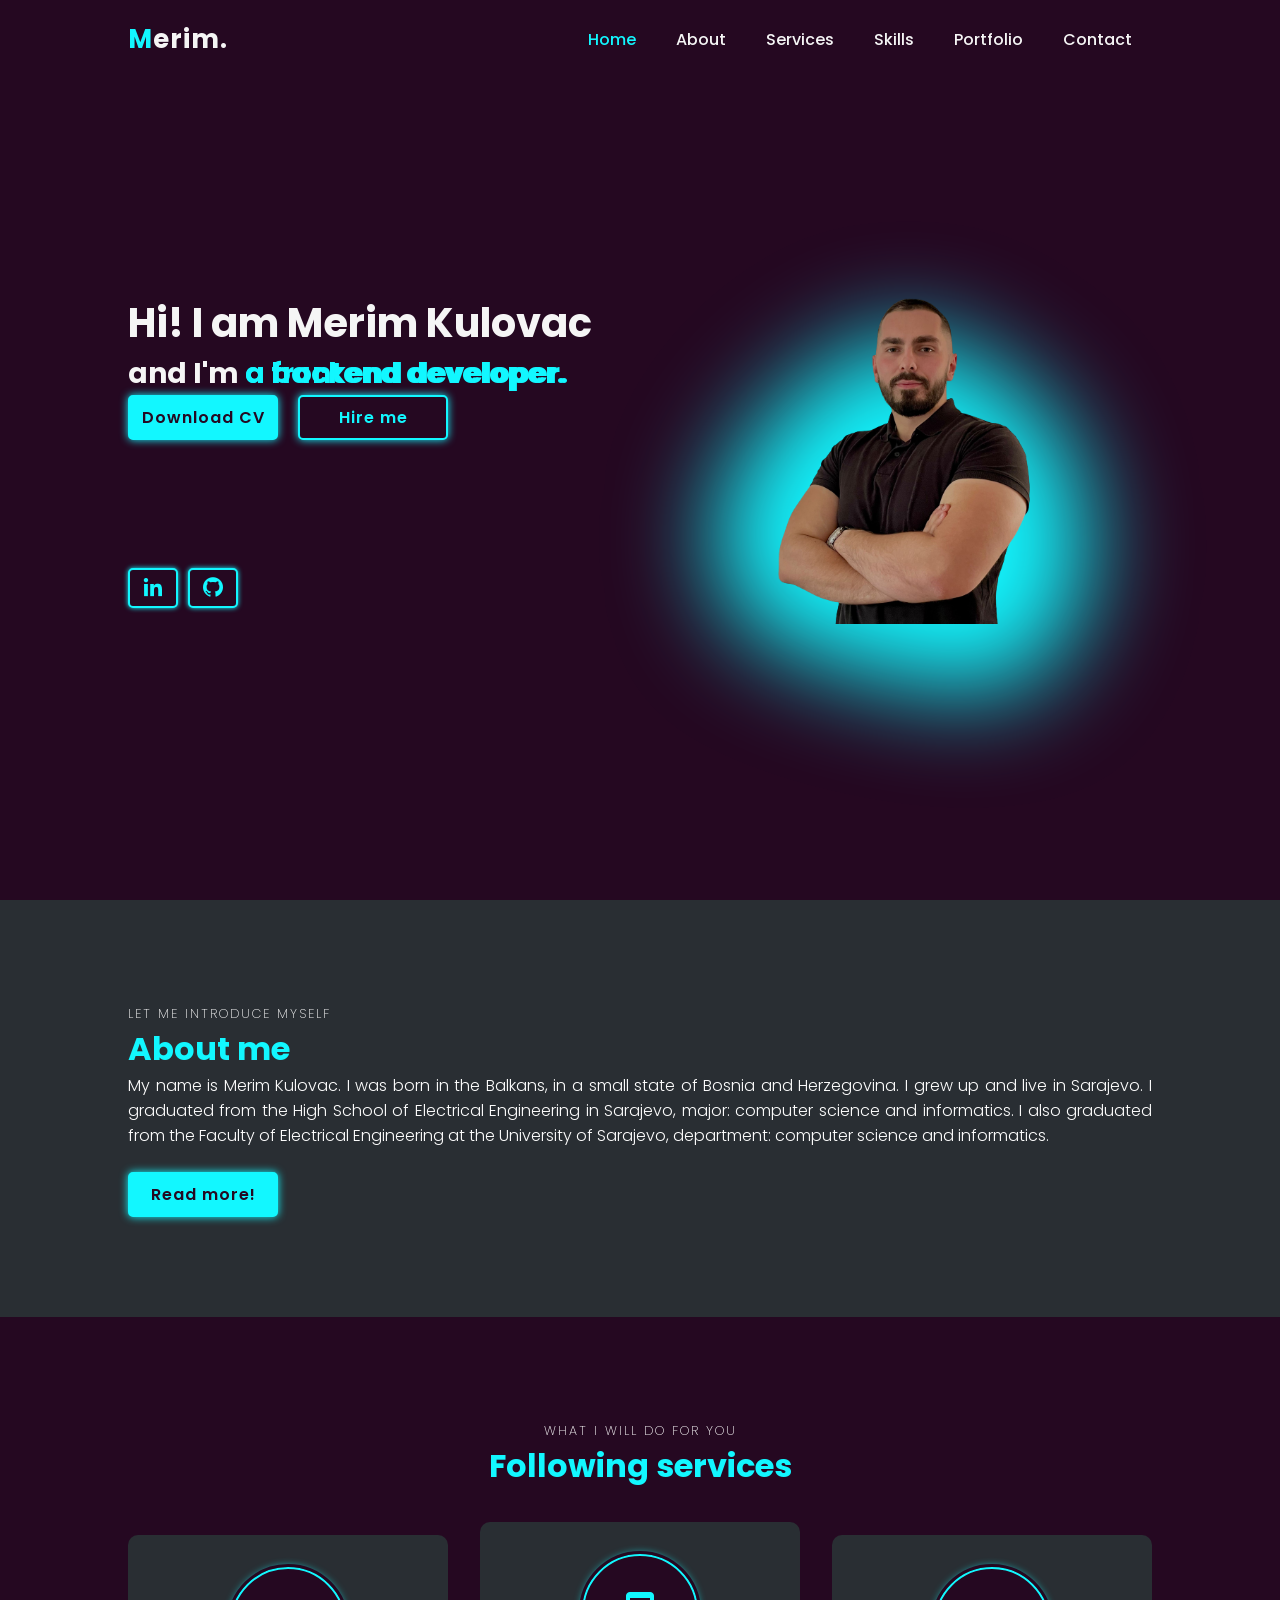
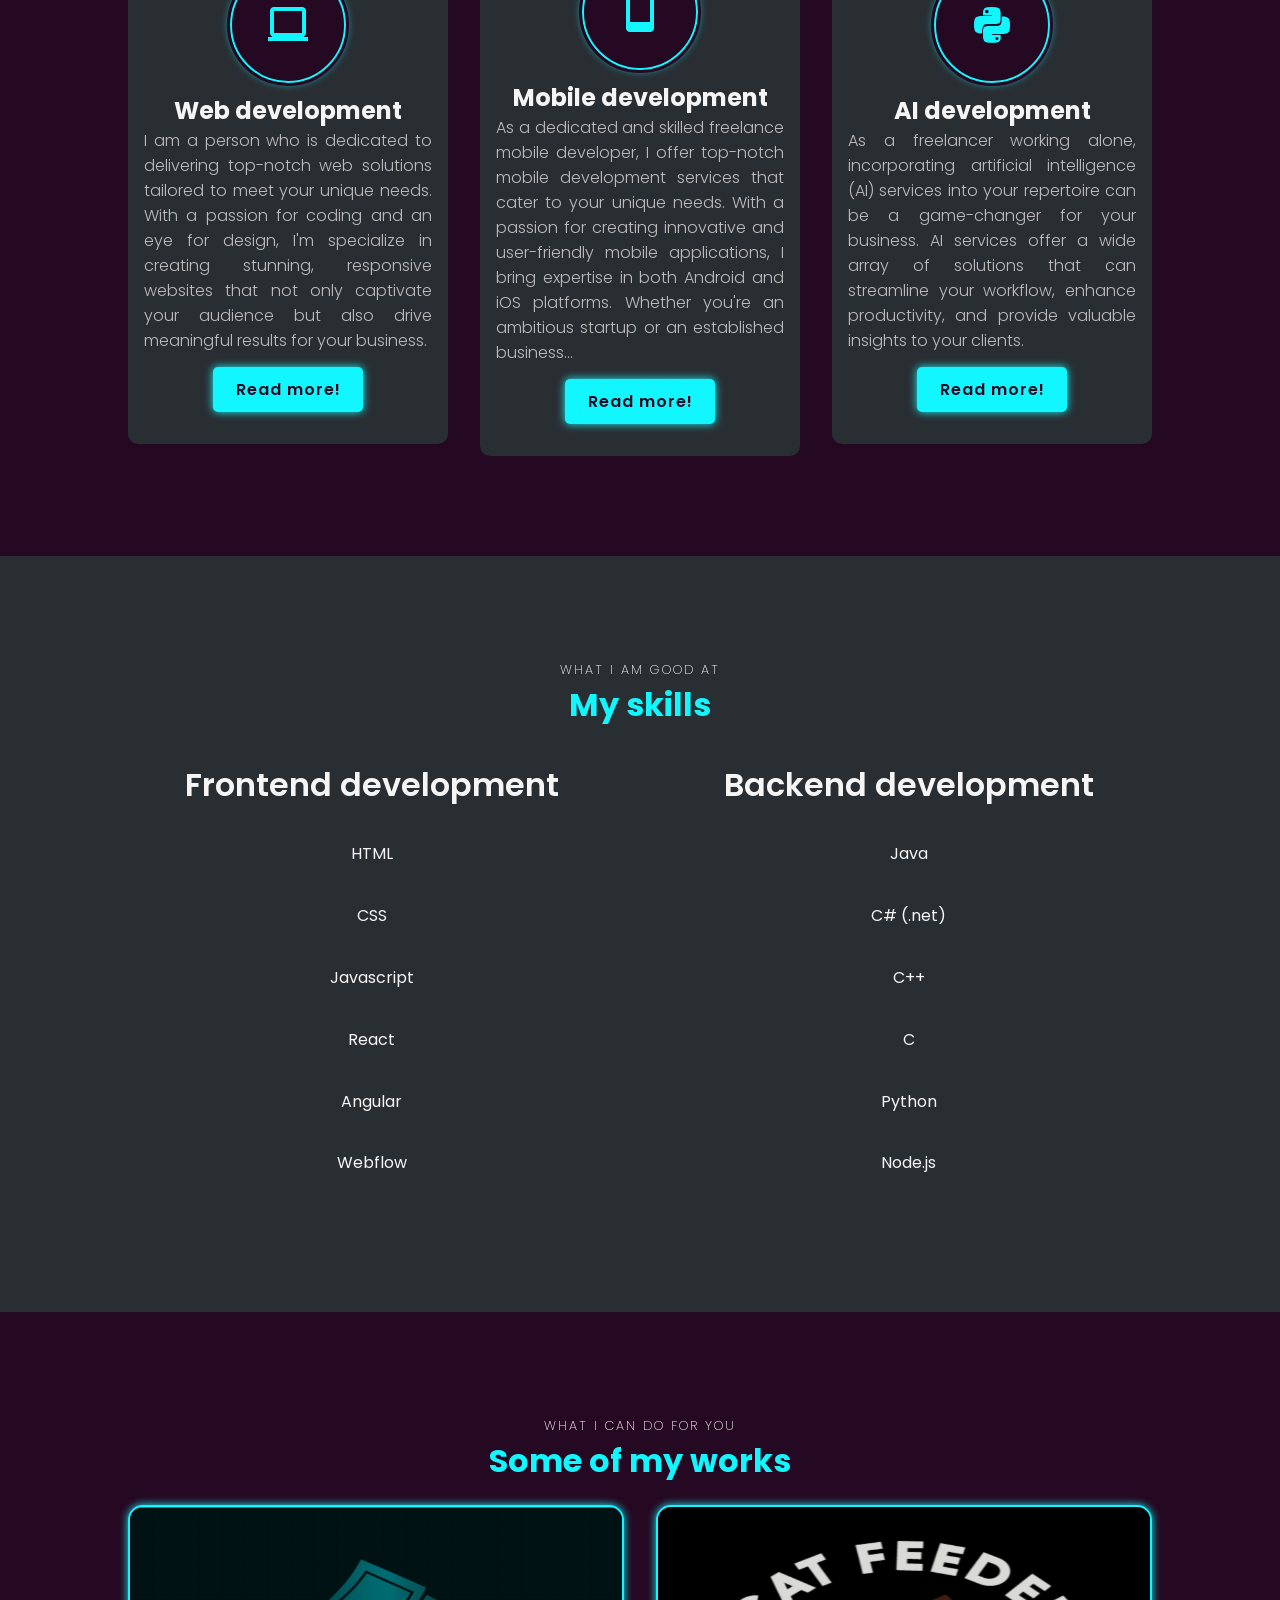
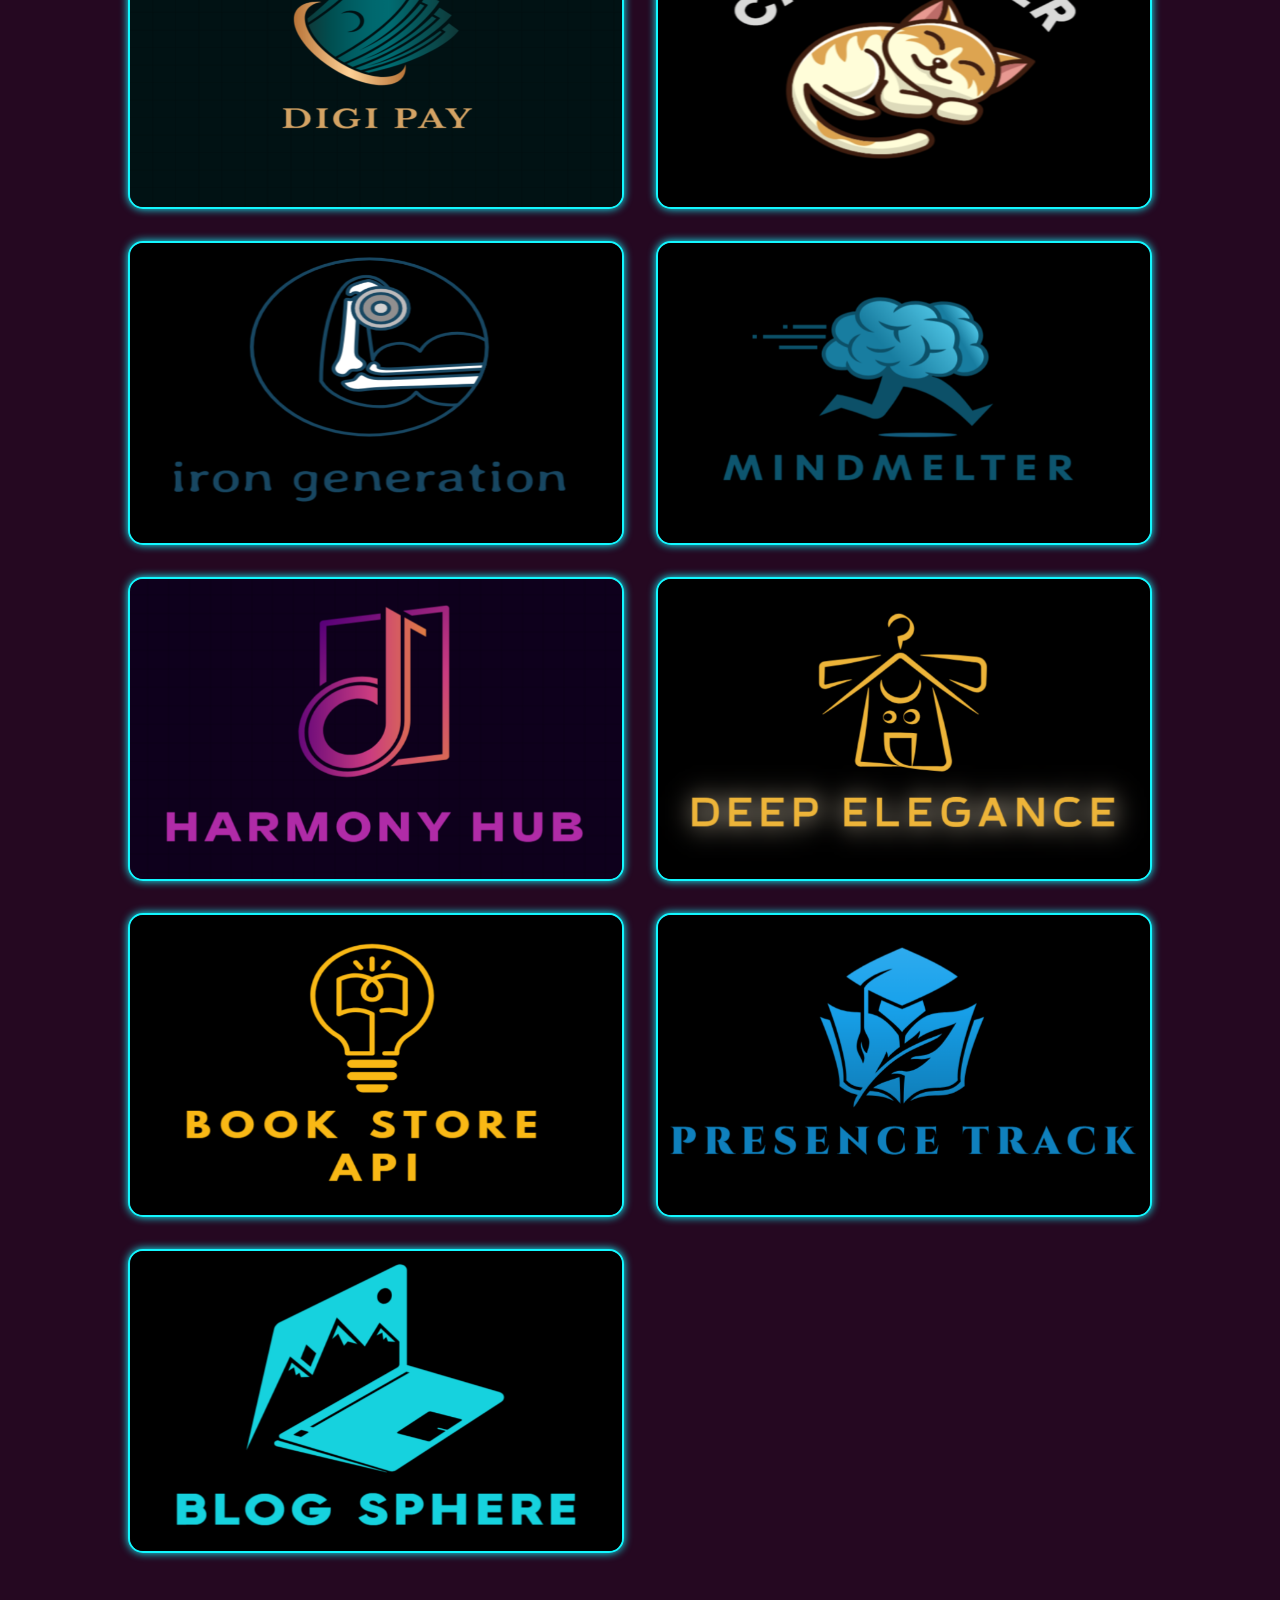
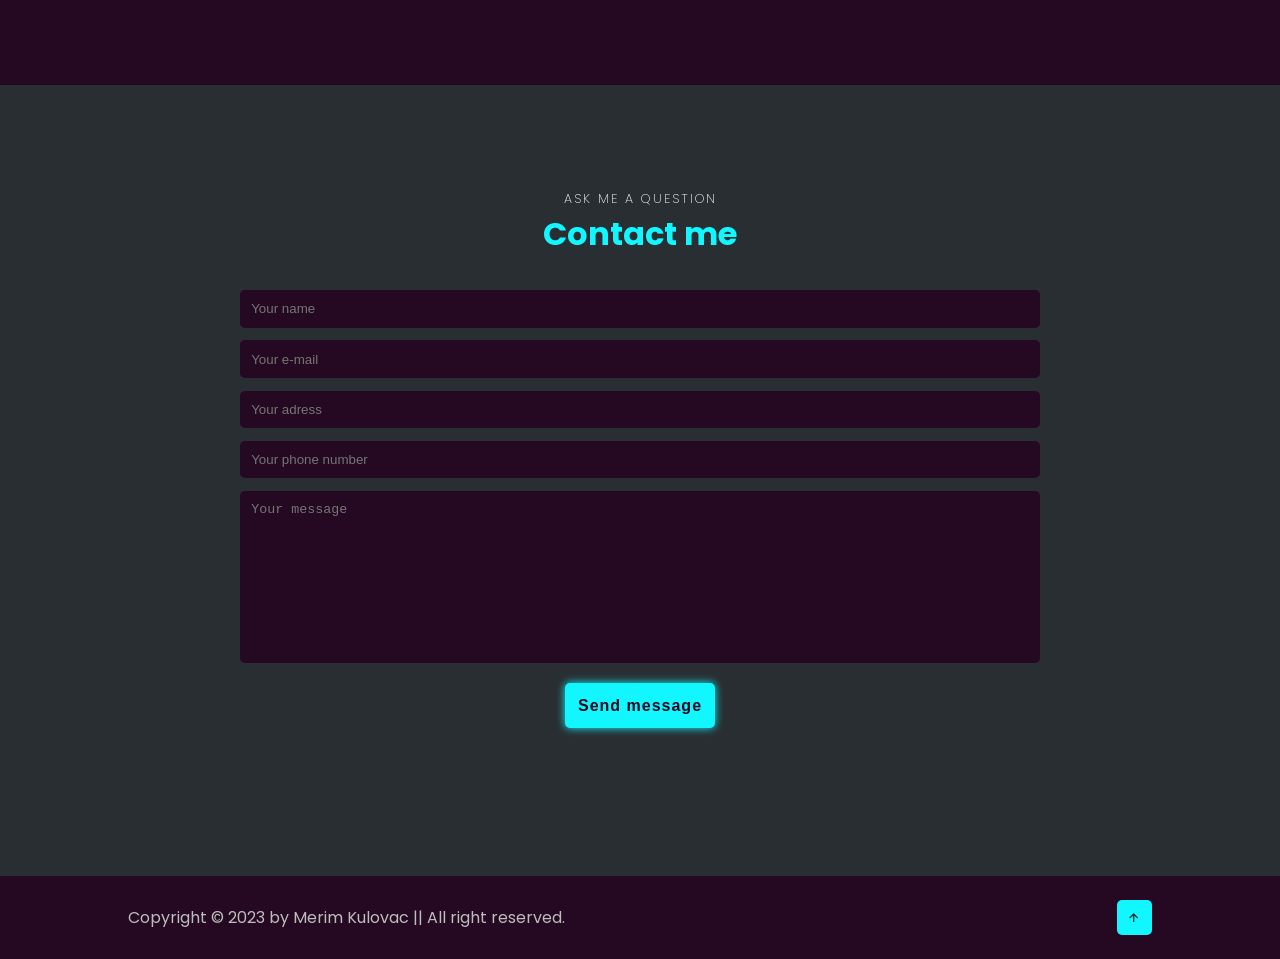
==== commit a4c2c9ff: "refactoring - space trim and deleted photo" ====
--- a/index.html
+++ b/index.html
@@ -96,13 +96,8 @@
         </div>
     </section>
 
-
     <!-- about section -->
     <section id="about" class="about">
-        <div class="img-about scroll-scale">
-            <img src="img/suit.png" alt="">
-        </div>
-
         <div class="about-content scroll-scale">
             <span>Let me introduce myself</span>
             <h2>About me</h2>
@@ -117,9 +112,6 @@
             </div>
         </div>
     </section>
-
-
-
 
     <!-- services section -->
     <section id="services" class="services">
@@ -165,10 +157,6 @@
             </div>
     </section>
 
-
-
-
-
     <!-- section skill -->
     <section class="skills" id="skills">
         <div class="main-text">
@@ -259,8 +247,6 @@
             </div>
         </div>
     </section>
-
-
 
     <!-- section for projects -->
     <section class="portfolio" id="portfolio">
@@ -365,9 +351,6 @@
         </div>
     </section>
 
-
-
-
     <!-- section for contact -->
     <section class="contact" id="contact">
         <div class="main-text scroll-scale">
@@ -387,9 +370,6 @@
         </form>
     </section>
 
-
-
-
     <!-- footer -->
     <footer>
         <p class="scroll-scale">Copyright &copy; 2023 by Merim Kulovac || All right reserved.</p>
--- a/style.css
+++ b/style.css
@@ -310,7 +310,6 @@
 
 
 /* style for about section */
-
 .about {
     display: flex;
     justify-content: center;
@@ -483,9 +482,6 @@
 }
 
 
-
-
-
 /* skill section */
 .skills {
     background: var(--secon-bg-color);
@@ -636,7 +632,6 @@
     }
 }
 
-
 .skill-right .skill-bar .info {
     /*display: flex;
     justify-content: space-between;
@@ -688,8 +683,6 @@
     animation: sql-a 7s;
 }
 
-
-
 @keyframes  java-a {
     0% {
         width: 0%;
@@ -743,8 +736,6 @@
         width: 85%;
     }
 }
-
-
 
 .contact {
     background: var(--secon-bg-color);
@@ -782,10 +773,6 @@
     cursor: pointer;
     font-size: 1rem;
 }
-
-
-
-
 
 footer {
     padding: 1.5rem 10%;
@@ -811,7 +798,6 @@
     font-size: 1rem;
     color: var(--secon-bg-color);    
 }
-
 
 /* responsive */
 @media(max-width:991px) {
@@ -925,11 +911,7 @@
     }
 }
 
-
-
-
 /* for scroll */
-
 .scroll-scale {
     opacity: 0;
     transform: scale(.9);
@@ -953,10 +935,6 @@
     opacity: 1;
     transform: translateX(0);
 }
-
-
-
-
 
 /* project - portfolio section */
 .portfolio-gallery {
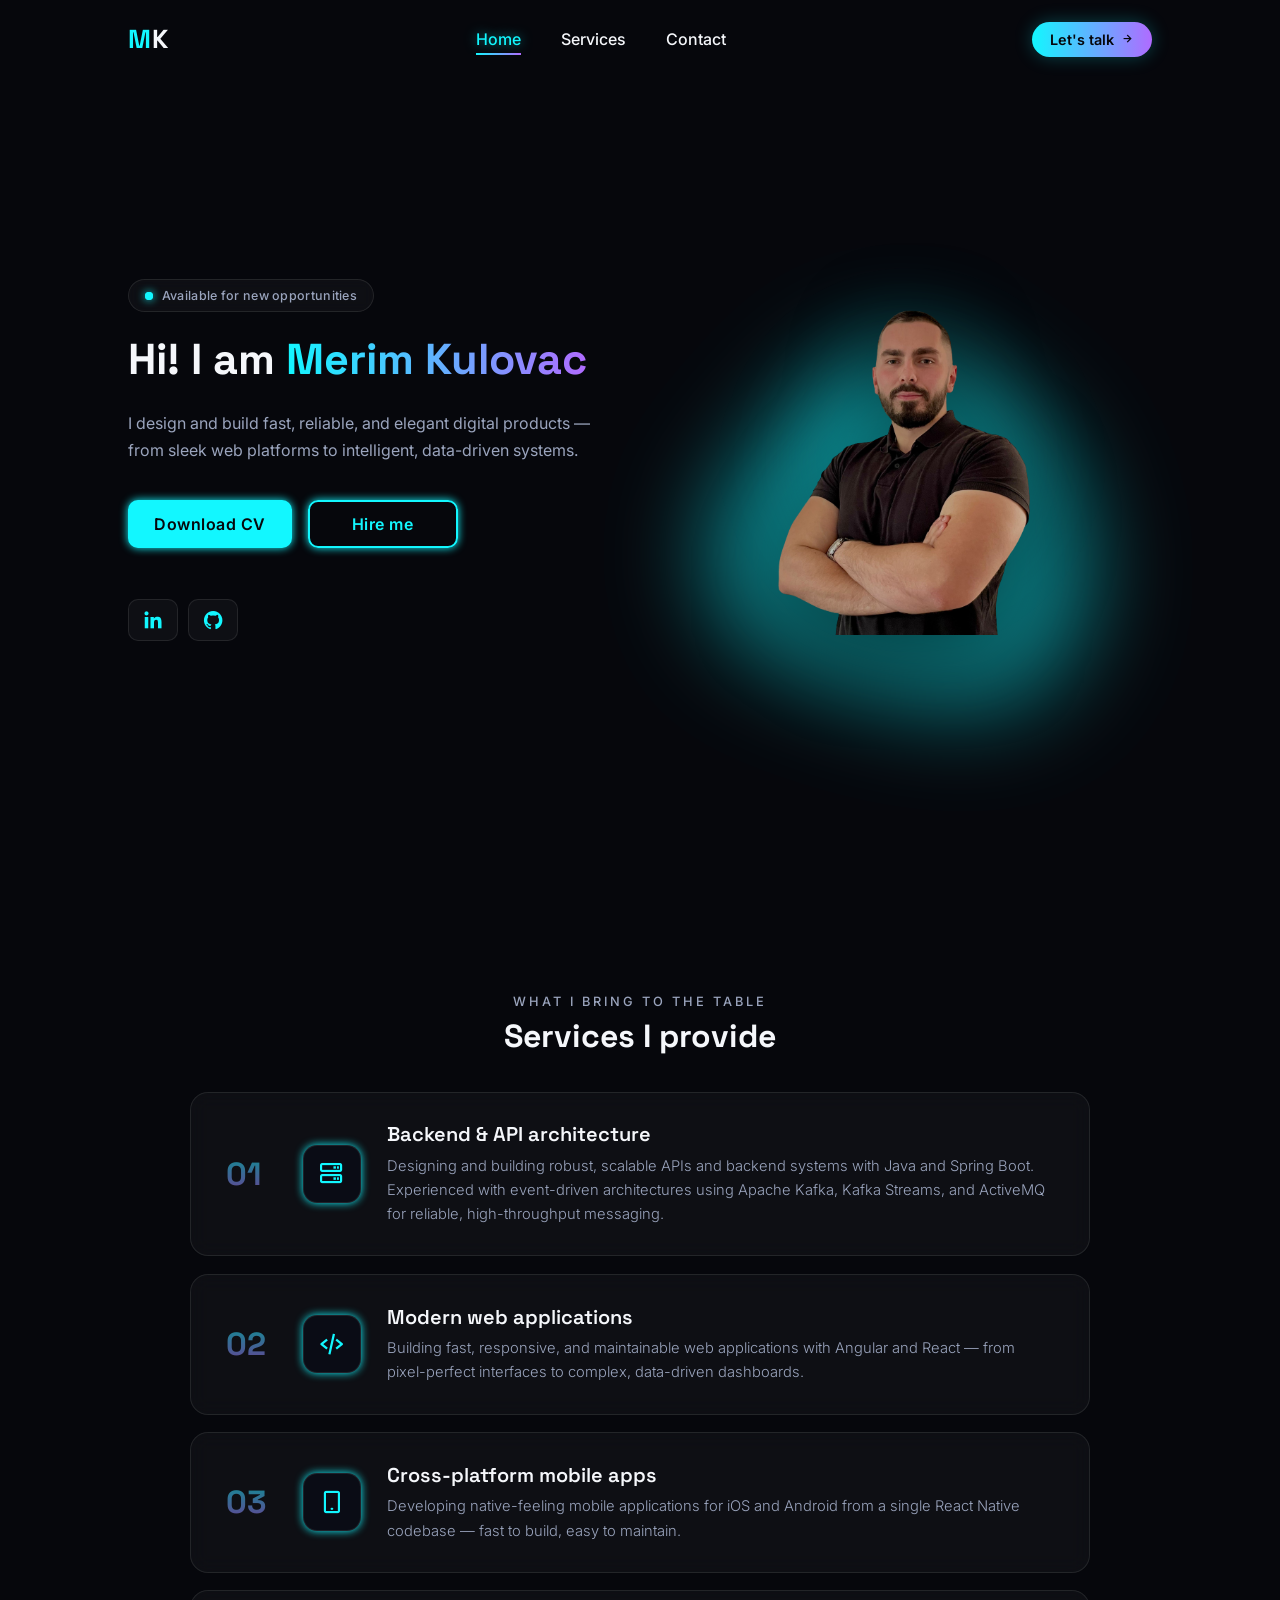
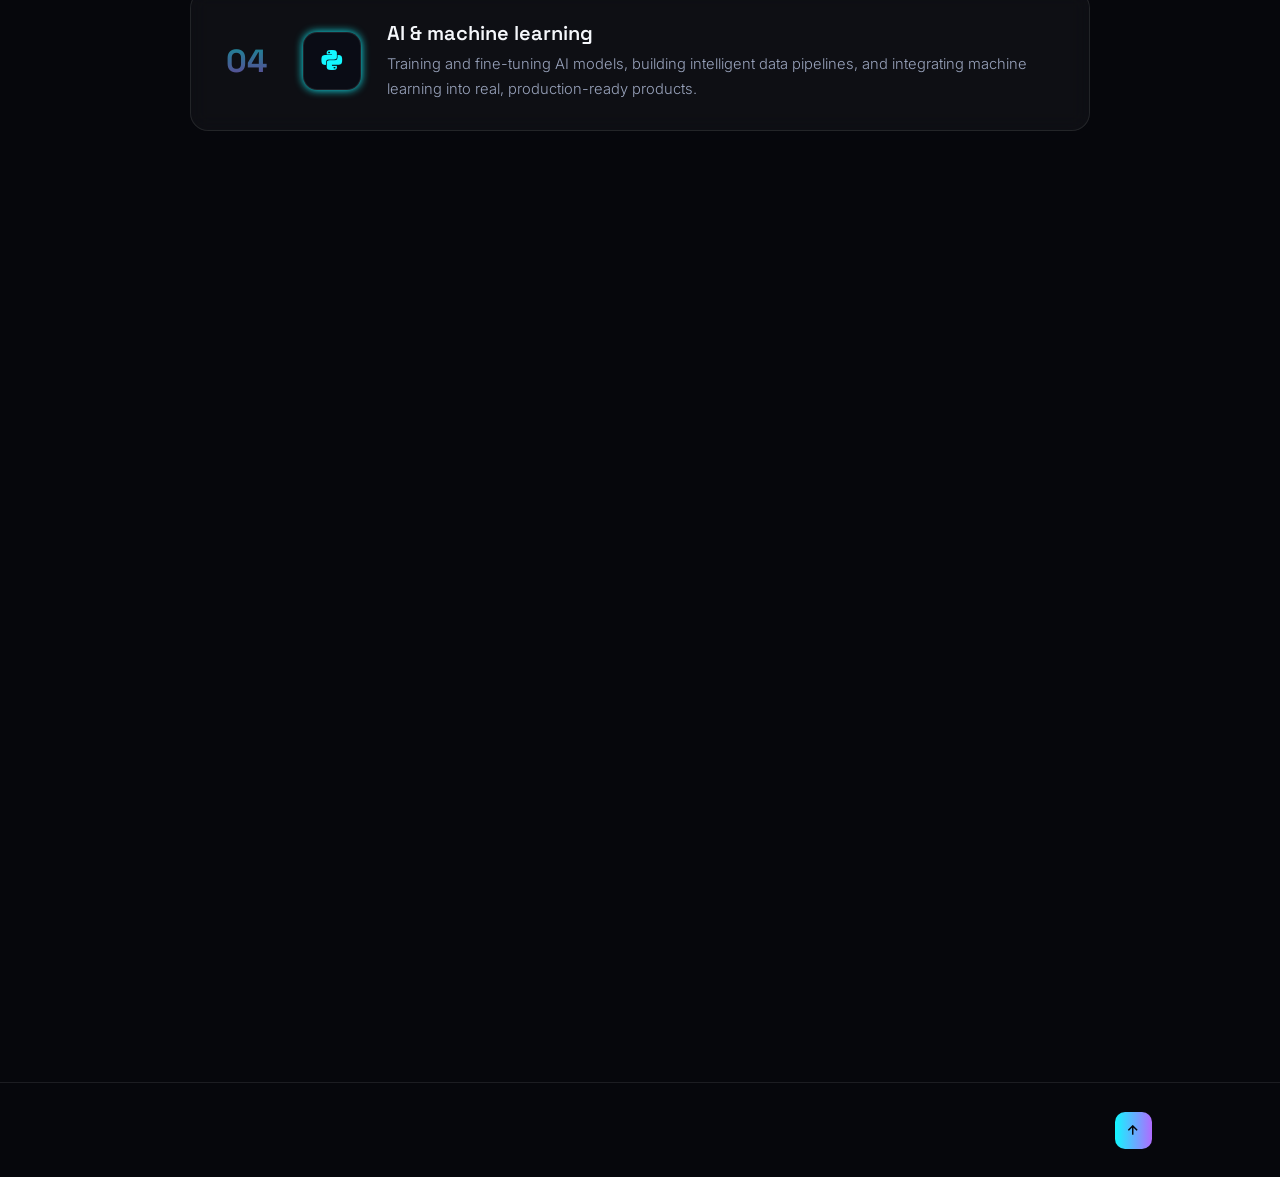
==== commit 449e46cc: "refreshing" ====
--- a/index.html
+++ b/index.html
@@ -10,32 +10,30 @@
 
 </head>
 <body>
+    <div class="bg-grid"></div>
+    <div class="bg-orb orb-1"></div>
+    <div class="bg-orb orb-2"></div>
+    <div class="bg-orb orb-3"></div>
+    <div class="cursor-glow" id="cursorGlow"></div>
+    <div class="scroll-progress" id="scrollProgress"></div>
+
     <header class="sticky">
-        <div class="logo"><span>M</span>erim.</div>
+        <div class="logo"><span>M</span>K</div>
         <ul class="navlist">
             <li><a href="#home">Home</a></li>
-            <li><a href="#about">About</a></li>
             <li><a href="#services">Services</a></li>
-            <li><a href="#skills">Skills</a></li>
-            <li><a href="#portfolio">Portfolio</a></li>
             <li><a href="#contact">Contact</a></li>
         </ul>
+        <a href="#contact" class="nav-cta">Let's talk<i class='bx bx-right-arrow-alt'></i></a>
         <div id="menu-icon" class="bx bx-menu"></div>
     </header>
 
     <section id="home" class="home">
         <div class="home-content scroll-scale">
-            <h1>Hi! I am Merim Kulovac</h1>
-            <div class="change-text">
-                <h3>
-                    and I'm
-                </h3>
-                <h3>
-                    <span class="word">an&nbsp;electrical&nbsp;engineer.</span>
-                    <span class="word">a&nbsp;frontend&nbsp;developer.</span>
-                    <span class="word">a&nbsp;backend&nbsp;developer.</span>
-                </h3>
-            </div>
+            <div class="hero-badge"><span class="pulse-dot"></span>Available for new opportunities</div>
+            <h1>Hi! I am <span class="grad-text">Merim Kulovac</span></h1>
+
+            <p class="hero-subtitle">I design and build fast, reliable, and elegant digital products — from sleek web platforms to intelligent, data-driven systems.</p>
 
             <div class="btn-box">
                 <a class="btn" href="https://drive.google.com/file/d/14IMvzAy9ptmdZS1X-Zp11qJrlenkHLHs/view?usp=sharing" download target="_blank">Download CV</a>
@@ -52,7 +50,8 @@
 
         <div class="home-image scroll-scale">
             <div class="img-box">
-                <img src="img/main-image.png" alt="">
+                <div class="img-glow"></div>
+                <img src="img/main-image.png" alt="Merim Kulovac">
             </div>
 
             <div class="liquid-shape">
@@ -96,256 +95,56 @@
         </div>
     </section>
 
-    <!-- about section -->
-    <section id="about" class="about">
-        <div class="about-content scroll-scale">
-            <span>Let me introduce myself</span>
-            <h2>About me</h2>
-            <p id="paragraph-about-content"> My name is Merim Kulovac. I was born in the Balkans, in a small state of Bosnia and Herzegovina. 
-                I grew up and live in Sarajevo. 
-                I graduated from the High School of Electrical Engineering in Sarajevo, major: computer science and informatics. 
-                I also graduated from the Faculty of Electrical Engineering at the University of Sarajevo, department: computer science and informatics. 
-            </p>
-
-            <div class="btn-box">
-                <a class="btn" id="btn-about" onclick="readMore()">Read more!</a>
-            </div>
-        </div>
-    </section>
-
     <!-- services section -->
     <section id="services" class="services">
-        <div class="main-text">
-            <span>What i will do for you</span>
-            <h2>Following services</h2>
-        </div>
-
-            <div class="section-services scroll-bottom">
-                <div class="service-box">
-                    <i class='bx bx-laptop service-icon'></i>
-                    <h3>Web development</h3>
-                    <p id="paragraph-web-dev">I am a person who is dedicated to delivering top-notch web solutions tailored to meet your unique needs. 
-                        With a passion for coding and an eye for design, I'm specialize in creating stunning, responsive websites that not only captivate your audience but also drive meaningful results for your business. 
-                    </p>
-                    <div class="btn-box service-btn">
-                        <a class="btn" id="btn-web" onclick=readMoreWebDevelopment()>Read more!</a>
-                    </div>
-                </div>
-
-                <div class="service-box">
-                    <i class='bx bx-mobile service-icon'></i>
-                    <h3>Mobile development</h3>
-                    <p id="paragraph-mob-dev">As a dedicated and skilled freelance mobile developer, I offer top-notch mobile development services that cater to your unique needs. 
-                    With a passion for creating innovative and user-friendly mobile applications, I bring expertise in both Android and iOS platforms.
-                    Whether you're an ambitious startup or an established business...
-                    </p>
-                    <div class="btn-box service-btn">
-                        <a class="btn" id="btn-mob" onclick=readMoreMobileDevelopment()>Read more!</a>
-                    </div>
-                </div>
-
-                <div class="service-box">
-                    <i class='bx bxl-python service-icon'></i>
-                    <h3>AI development</h3>
-                    <p id="paragraph-ai-dev">As a freelancer working alone, incorporating artificial intelligence (AI) services into your repertoire can be a game-changer for your business. 
-                        AI services offer a wide array of solutions that can streamline your workflow, enhance productivity, and provide valuable insights to your clients.
-                    </p>
-                    <div class="btn-box service-btn">
-                        <a class="btn" id="btn-ai" onclick=readMoreAIDevelopment()>Read more!</a>
-                    </div>
-                </div>
-            </div>
-    </section>
-
-    <!-- section skill -->
-    <section class="skills" id="skills">
-        <div class="main-text">
-            <span>What i am good at</span>
-            <h2>My skills</h2>
-        </div>
-
-        <div class="skill-main">
-            <div class="skill-left scroll-scale">
-                <h3>Frontend development</h3>
-
-                <div class="skill-bar">
-                    <div class="info">
-                        <p>HTML</p>
-                    </div>
-                </div>
-
-                <div class="skill-bar">
-                    <div class="info">
-                        <p>CSS</p>
-                    </div>
-                </div>
-
-                <div class="skill-bar">
-                    <div class="info">
-                        <p>Javascript</p>
-                    </div>
-                </div>
-
-                <div class="skill-bar">
-                    <div class="info">
-                        <p>React</p>
-                    </div>
-                </div>
-                
-                <div class="skill-bar">
-                    <div class="info">
-                        <p>Angular</p>
-                    </div>
-                </div>
-
-                <div class="skill-bar">
-                    <div class="info">
-                        <p>Webflow</p>
-                    </div>
-                </div>
-
-            </div>
-
-            <div class="skill-right scroll-scale">
-                <h3>Backend development</h3>
-
-                <div class="skill-bar">
-                    <div class="info">
-                        <p>Java</p>
-                    </div>
-                </div>
-
-                <div class="skill-bar">
-                    <div class="info">
-                        <p>C# (.net)</p>
-                    </div>
-                </div>
-
-                <div class="skill-bar">
-                    <div class="info">
-                        <p>C++</p>
-                    </div>
-                </div>
-
-                <div class="skill-bar">
-                    <div class="info">
-                        <p>C</p>
-                    </div>
-                </div>
-                
-                <div class="skill-bar">
-                    <div class="info">
-                        <p>Python</p>
-                    </div>
-                </div>
-
-                <div class="skill-bar">
-                    <div class="info">
-                        <p>Node.js</p>
-                    </div>
-                </div>
-            </div>
-        </div>
-    </section>
-
-    <!-- section for projects -->
-    <section class="portfolio" id="portfolio">
-        <div class="main-text">
-            <span>What I can do for you</span>
-            <h2>Some of my works</h2>
-            
-            <div class="container scroll-bottom">
-                <div class="portfolio-gallery">
-                    <div class="port-box">
-                        <div class="port-image">
-                            <img src="img/digipay-logo.png" alt="">
-                        </div>
-                        <div class="port-content">
-                            <a href="https://github.com/evlahovlja1/DigiWallet" target="_blank">
-                                <i class='bx bx-link'></i>
-                            </a>
-                        </div>
-                    </div>
-                    <div class="port-box">
-                        <div class="port-image">
-                            <img src="img/catfeeder-logo.png" alt="">
-                        </div>
-                        <div class="port-content">
-                            <a href="https://github.com/mkulovac1/catFeederUS" target="_blank">
-                                <i class='bx bx-link'></i>
-                            </a>
-                        </div>
-                    </div>
-                    <div class="port-box">
-                        <div class="port-image">
-                            <img src="img/irongeneration-logo.png" alt="">
-                        </div>
-                        <div class="port-content">
-                            <a href="https://github.com/mkulovac1/GymManagement" target="_blank">
-                                <i class='bx bx-link'></i>
-                            </a>
-                        </div>
-                    </div>
-                    <div class="port-box">
-                        <div class="port-image">
-                            <img src="img/mindmelter-logo.png" alt="">
-                        </div>
-                        <div class="port-content">
-                            <a href="https://github.com/mkulovac1/MindMelter.git" target="_blank">
-                                <i class='bx bx-link'></i>
-                            </a>
-                        </div>
-                    </div>
-                    <div class="port-box">
-                        <div class="port-image">
-                            <img src="img/harmony-logo.png" alt="">
-                        </div>
-                        <div class="port-content">
-                            <a href="https://github.com/mkulovac1/HarmonyHub" target="_blank">
-                                <i class='bx bx-link'></i>
-                            </a>
-                        </div>
-                    </div>
-                    <div class="port-box">
-                        <div class="port-image">
-                            <img src="img/deep-elegance-logo.png" alt="">
-                        </div>
-                        <div class="port-content">
-                            <a href="https://github.com/mkulovac1/deep-elegance" target="_blank">
-                                <i class='bx bx-link'></i>
-                            </a>
-                        </div>
-                    </div>
-                    <div class="port-box">
-                        <div class="port-image">
-                            <img src="img/bookApi-logo.png" alt="">
-                        </div>
-                        <div class="port-content">
-                            <a href="https://github.com/mkulovac1/bookStoreApi" target="_blank">
-                                <i class='bx bx-link'></i>
-                            </a>
-                        </div>
-                    </div>
-                    <div class="port-box">
-                        <div class="port-image">
-                            <img src="img/presence-logo.png" alt="">
-                        </div>
-                        <div class="port-content">
-                            <a href="https://github.com/mkulovac1/PresenceTrack" target="_blank">
-                                <i class='bx bx-link'></i>
-                            </a>
-                        </div>
-                    </div>
-                    <div class="port-box">
-                        <div class="port-image">
-                            <img src="img/blog-logo.png" alt="">
-                        </div>
-                        <div class="port-content">
-                            <a href="https://github.com/mkulovac1/blog-sphere" target="_blank">
-                                <i class='bx bx-link'></i>
-                            </a>
-                        </div>
-                    </div>
+        <div class="main-text scroll-scale">
+            <span>What I bring to the table</span>
+            <h2>Services I provide</h2>
+        </div>
+
+        <div class="services-list">
+            <div class="service-row scroll-bottom">
+                <div class="service-index">01</div>
+                <div class="service-icon-wrap"><i class='bx bx-server'></i></div>
+                <div class="service-text">
+                    <h3>Backend &amp; API architecture</h3>
+                    <p>Designing and building robust, scalable APIs and backend systems with Java and Spring Boot. Experienced with event-driven architectures using Apache Kafka, Kafka Streams, and ActiveMQ for reliable, high-throughput messaging.</p>
+                </div>
+            </div>
+
+            <div class="service-row scroll-bottom">
+                <div class="service-index">02</div>
+                <div class="service-icon-wrap"><i class='bx bx-code-alt'></i></div>
+                <div class="service-text">
+                    <h3>Modern web applications</h3>
+                    <p>Building fast, responsive, and maintainable web applications with Angular and React — from pixel-perfect interfaces to complex, data-driven dashboards.</p>
+                </div>
+            </div>
+
+            <div class="service-row scroll-bottom">
+                <div class="service-index">03</div>
+                <div class="service-icon-wrap"><i class='bx bx-mobile-alt'></i></div>
+                <div class="service-text">
+                    <h3>Cross-platform mobile apps</h3>
+                    <p>Developing native-feeling mobile applications for iOS and Android from a single React Native codebase — fast to build, easy to maintain.</p>
+                </div>
+            </div>
+
+            <div class="service-row scroll-bottom">
+                <div class="service-index">04</div>
+                <div class="service-icon-wrap"><i class='bx bxl-python'></i></div>
+                <div class="service-text">
+                    <h3>AI &amp; machine learning</h3>
+                    <p>Training and fine-tuning AI models, building intelligent data pipelines, and integrating machine learning into real, production-ready products.</p>
+                </div>
+            </div>
+
+            <div class="service-row scroll-bottom">
+                <div class="service-index">05</div>
+                <div class="service-icon-wrap"><i class='bx bx-data'></i></div>
+                <div class="service-text">
+                    <h3>Enterprise databases</h3>
+                    <p>Designing and optimizing large-scale databases, specialized in Oracle and PL/SQL — from schema design to complex stored procedures and performance tuning.</p>
                 </div>
             </div>
         </div>
@@ -358,12 +157,31 @@
             <h2>Contact me</h2>
         </div>
 
-        <form action="#" class="scroll-bottom">
-            <input id="contact_name" type="text" placeholder="Your name" required>
-            <input id="contact_email" type="text" placeholder="Your e-mail" required>
-            <input id="contact_adress" type="text" placeholder="Your adress" required>
-            <input id="contact_number" type="number" placeholder="Your phone number" required>
-            <textarea id="contact_message" name="" id="" cols="30" rows="10" placeholder="Your message" required></textarea>
+        <form action="#" class="glass-card scroll-bottom">
+            <div class="form-row">
+                <div class="input-group">
+                    <input id="contact_name" type="text" placeholder=" " required>
+                    <label for="contact_name">Your name</label>
+                </div>
+                <div class="input-group">
+                    <input id="contact_email" type="email" placeholder=" " required>
+                    <label for="contact_email">Your e-mail</label>
+                </div>
+            </div>
+            <div class="form-row">
+                <div class="input-group">
+                    <input id="contact_adress" type="text" placeholder=" " required>
+                    <label for="contact_adress">Your address</label>
+                </div>
+                <div class="input-group">
+                    <input id="contact_number" type="number" placeholder=" " required>
+                    <label for="contact_number">Your phone number</label>
+                </div>
+            </div>
+            <div class="input-group">
+                <textarea id="contact_message" rows="6" placeholder=" " required></textarea>
+                <label for="contact_message">Your message</label>
+            </div>
             <div class="btn-box formBtn">
                 <button type="submit" class="btn" onclick="contactMe()">Send message</button>
             </div>
--- a/style.css
+++ b/style.css
@@ -1,4 +1,4 @@
-@import url('https://fonts.googleapis.com/css2?family=Poppins:wght@100;200;300;400;500;600;700;800;900&display=swap');
+@import url('https://fonts.googleapis.com/css2?family=Space+Grotesk:wght@400;500;600;700&family=Inter:wght@300;400;500;600;700&display=swap');
 
 * {
   margin: 0;
@@ -10,14 +10,21 @@
 }
 
 :root {
-    --text-color: #f5f5f5;
+    --text-color: #f5f7fb;
+    --muted-color: #9aa4bd;
     --hover-color: #12f7ff;
-    --bg-color: #250821;
-    --secon-bg-color: #292e33;
-    --big-font: 2.5rem;
+    --accent-2: #b06bff;
+    --bg-color: #06070c;
+    --bg-color-soft: #0a0c15;
+    --secon-bg-color: #10121d;
+    --glass-bg: rgba(255, 255, 255, 0.035);
+    --glass-bg-strong: rgba(255, 255, 255, 0.055);
+    --glass-border: rgba(255, 255, 255, 0.09);
+    --big-font: 2.7rem;
     --norma-font: 2rem;
     --neon-box-shadow: 0 0 .5rem #12f7ff;
     --h2-font: 3rem;
+    --radius: 18px;
     --font-neon-text-shadow: 0 0 10px rgba(18,247,255,0.3),
     0 0 20px rgba(18,247,255,0.3),
     0 0 30px rgba(18,247,255,0.3),
@@ -42,13 +49,120 @@
     border-radius: 5rem;
 }
 
+html {
+    background-color: var(--bg-color);
+    overflow-x: hidden;
+}
 
 body {
-    font-family: "Poppins", sans-serif;
+    font-family: "Inter", sans-serif;
     background-color: var(--bg-color);
     color: var(--text-color);
-}
-
+    position: relative;
+    overflow-x: hidden;
+}
+
+h1, h2, h3, .logo {
+    font-family: "Space Grotesk", sans-serif;
+}
+
+/* ---------- ambient background ---------- */
+.bg-grid {
+    position: fixed;
+    inset: 0;
+    z-index: -3;
+    background-image:
+        linear-gradient(rgba(18, 247, 255, 0.05) 1px, transparent 1px),
+        linear-gradient(90deg, rgba(18, 247, 255, 0.05) 1px, transparent 1px);
+    background-size: 46px 46px;
+    -webkit-mask-image: radial-gradient(ellipse 80% 60% at 50% 0%, #000 40%, transparent 100%);
+    mask-image: radial-gradient(ellipse 80% 60% at 50% 0%, #000 40%, transparent 100%);
+    pointer-events: none;
+}
+
+.bg-orb {
+    position: fixed;
+    z-index: -2;
+    border-radius: 50%;
+    filter: blur(110px);
+    opacity: .35;
+    pointer-events: none;
+    will-change: transform;
+}
+
+.orb-1 {
+    width: 32rem;
+    height: 32rem;
+    top: -10rem;
+    left: -8rem;
+    background: radial-gradient(circle, var(--hover-color), transparent 70%);
+    animation: orbFloat1 22s ease-in-out infinite;
+}
+
+.orb-2 {
+    width: 30rem;
+    height: 30rem;
+    top: 30%;
+    right: -10rem;
+    background: radial-gradient(circle, var(--accent-2), transparent 70%);
+    animation: orbFloat2 26s ease-in-out infinite;
+}
+
+.orb-3 {
+    width: 26rem;
+    height: 26rem;
+    bottom: -10rem;
+    left: 30%;
+    background: radial-gradient(circle, var(--hover-color), transparent 70%);
+    opacity: .22;
+    animation: orbFloat3 30s ease-in-out infinite;
+}
+
+@keyframes orbFloat1 {
+    0%, 100% { transform: translate(0, 0) scale(1); }
+    50% { transform: translate(6rem, 8rem) scale(1.15); }
+}
+
+@keyframes orbFloat2 {
+    0%, 100% { transform: translate(0, 0) scale(1); }
+    50% { transform: translate(-7rem, 6rem) scale(1.1); }
+}
+
+@keyframes orbFloat3 {
+    0%, 100% { transform: translate(0, 0) scale(1); }
+    50% { transform: translate(4rem, -5rem) scale(1.2); }
+}
+
+.cursor-glow {
+    position: fixed;
+    top: 0;
+    left: 0;
+    width: 26rem;
+    height: 26rem;
+    margin-left: -13rem;
+    margin-top: -13rem;
+    border-radius: 50%;
+    background: radial-gradient(circle, rgba(18,247,255,0.10), transparent 65%);
+    z-index: -1;
+    pointer-events: none;
+    transform: translate(-100px, -100px);
+    transition: transform .12s ease-out, opacity .3s ease;
+    opacity: 0;
+}
+
+.scroll-progress {
+    position: fixed;
+    top: 0;
+    left: 0;
+    height: 3px;
+    width: 0%;
+    background: linear-gradient(90deg, var(--hover-color), var(--accent-2));
+    box-shadow: 0 0 10px rgba(18,247,255,0.6);
+    z-index: 2000;
+    transition: width .08s linear;
+}
+
+/* ---------- header ---------- */
 header {
     position: fixed;
     top: 0;
@@ -59,14 +173,16 @@
     align-items: center;
     justify-content: space-between;
     width: 100%;
-    padding: 20px 10%;
-}
-
+    padding: 22px 10%;
+    transition: all .35s ease;
+}
 
 header.sticky {
-    background: var(--bg-color);
-    border-bottom: 1px solid var(--secon-bg-color);
-    padding: 12px 10%;
+    background: rgba(6, 7, 12, 0.7);
+    backdrop-filter: blur(16px);
+    -webkit-backdrop-filter: blur(16px);
+    border-bottom: 1px solid var(--glass-border);
+    padding: 14px 10%;
 }
 
 .logo {
@@ -79,30 +195,65 @@
     color: var(--hover-color);
 }
 
+.grad-text {
+    background: linear-gradient(90deg, var(--hover-color), var(--accent-2));
+    -webkit-background-clip: text;
+    background-clip: text;
+    color: transparent;
+}
+
 .navlist {
     display: flex;
 }
 
 .navlist a {
+    position: relative;
     color: var(--text-color);
     font-weight: 500;
     padding: 10px 20px;
 }
 
-.navlist a:hover {
+.navlist a::after {
+    content: "";
+    position: absolute;
+    left: 20px;
+    right: 20px;
+    bottom: 4px;
+    height: 2px;
+    background: linear-gradient(90deg, var(--hover-color), var(--accent-2));
+    transform: scaleX(0);
+    transform-origin: left;
+    transition: transform .3s ease;
+}
+
+.navlist a:hover,
+.navlist a.active {
     color: var(--hover-color);
-    text-shadow: 0 0 10px rgba(18,247,255,0.6),
-    0 0 20px rgba(18,247,255,0.6),
-    0 0 30px rgba(18,247,255,0.6),
-    0 0 40px rgba(18,247,255,0.6),
-    0 0 70px rgba(18,247,255,0.6),
-    0 0 80px rgba(18,247,255,0.6),
-    0 0 100px rgba(18,247,255,0.6),
-    0 0 150px rgba(18,247,255,0.6);
-}
-
-.navlist a.active {
-    color: var(--hover-color)
+    text-shadow: 0 0 12px rgba(18,247,255,0.55);
+}
+
+.navlist a:hover::after,
+.navlist a.active::after {
+    transform: scaleX(1);
+}
+
+.nav-cta {
+    display: inline-flex;
+    align-items: center;
+    gap: .4rem;
+    color: var(--bg-color);
+    background: linear-gradient(90deg, var(--hover-color), var(--accent-2));
+    font-weight: 600;
+    font-size: .9rem;
+    padding: .55rem 1.1rem;
+    border-radius: 50px;
+    transition: transform .3s ease, box-shadow .3s ease;
+    box-shadow: 0 0 18px rgba(18,247,255,0.25);
+}
+
+.nav-cta:hover {
+    transform: translateY(-2px);
+    box-shadow: 0 0 26px rgba(18,247,255,0.45);
 }
 
 #menu-icon {
@@ -112,14 +263,16 @@
     margin-left: 25px;
     background: var(--hover-color);
     border-radius: 3px;
-    color: var(--secon-bg-color);
+    color: var(--bg-color);
     display: none;
 }
 
 section {
-    padding: 100px 10%;
-}
-
+    padding: 90px 10% 70px;
+    position: relative;
+}
+
+/* ---------- home ---------- */
 .home {
     min-height: 100vh;
     height: 100%;
@@ -131,69 +284,84 @@
 }
 
 .home-content {
-    max-width: 600px;
-}
-
-.home-content h1{
+    max-width: 620px;
+}
+
+.hero-badge {
+    display: inline-flex;
+    align-items: center;
+    gap: .55rem;
+    padding: .5rem 1rem;
+    font-size: .78rem;
+    font-weight: 500;
+    letter-spacing: .3px;
+    color: var(--muted-color);
+    background: var(--glass-bg);
+    border: 1px solid var(--glass-border);
+    border-radius: 50px;
+    margin-bottom: 1.4rem;
+    backdrop-filter: blur(6px);
+}
+
+.pulse-dot {
+    width: 8px;
+    height: 8px;
+    border-radius: 50%;
+    background: var(--hover-color);
+    box-shadow: 0 0 8px var(--hover-color);
+    position: relative;
+}
+
+.pulse-dot::after {
+    content: "";
+    position: absolute;
+    inset: 0;
+    border-radius: 50%;
+    background: var(--hover-color);
+    animation: pulseDot 1.8s ease-out infinite;
+}
+
+@keyframes pulseDot {
+    0% { transform: scale(1); opacity: .7; }
+    100% { transform: scale(3); opacity: 0; }
+}
+
+.home-content h1 {
     font-size: var(--big-font);
     font-weight: 700;
-}
-
-.change-text{
-    font-size: 1.5rem;
-    font-weight: 600;
-}
-
-.change-text h3 {
-    display: inline-flex;
-    margin: 0;
-    vertical-align: top;
-}
-
-.change-text h3 .word {
-    position: absolute;
-    display: flex;
-    
-}
-
-.change-text h3 .word .letter {
-    transform-origin: center center 25px;
-}
-
-.change-text h3 .word .letter.out {
-    transform: rotateX(90deg);
-    transition: 0.32s cubic-bezier(0.6,0,0.7,0.2);
-}
-
-.change-text h3 .word .letter.in {
-    transition: 0.38s ease;
-}
-
-.change-text h3 .word .letter.behind {
-    transform: rotateX('-90deg');
+    line-height: 1.15;
+}
+
+.hero-subtitle {
+    margin-top: 1.6rem;
+    margin-bottom: 2.2rem;
+    max-width: 520px;
+    color: var(--muted-color);
+    font-size: 1rem;
+    line-height: 1.7;
 }
 
 .btn-box {
     display: flex;
-    justify-content: space-between;
-    width: 320px;
-    height: 45px;
+    flex-wrap: wrap;
+    gap: 1rem;
 }
 
 .btn-box .btn {
     display: inline-flex;
     justify-content: center;
     align-items: center;
-    width: 150px;
-    height: 100%;
+    min-width: 150px;
+    height: 48px;
+    padding: 0 1.5rem;
     background: var(--hover-color);
     color: var(--bg-color);
     font-size: 1rem;
-    letter-spacing: 1px;
+    letter-spacing: .5px;
     font-weight: 600;
-    transition: .6s;
+    transition: .4s;
     box-shadow: var(--neon-box-shadow);
-    border-radius: 5px;
+    border-radius: 10px;
     position: relative;
     overflow: hidden;
     z-index: 1;
@@ -202,6 +370,7 @@
 
 .btn:hover {
     color: var(--hover-color);
+    transform: translateY(-3px);
 }
 
 .btn::before {
@@ -221,7 +390,7 @@
 }
 
 .btn:nth-child(2) {
-    background: var(--bg-color);
+    background: transparent;
     color: var(--hover-color);
 }
 
@@ -234,36 +403,35 @@
 }
 
 .social-icons {
-    margin-top: 8rem;
+    margin-top: 3.2rem;
     display: flex;
-    width: 220px;
-    height: 40px;
+    gap: 10px;
 }
 
 .social-icons a {
     display: inline-flex;
     width: 50px;
-    height: 100%;
-    margin-right: 10px;
+    height: 42px;
     justify-content: center;
     align-items: center;
-    background: var(--bg-color);
+    background: var(--glass-bg);
     color: var(--hover-color);
-    border: 2px solid var(--hover-color);
-    transition: .5s;
-    box-shadow: 0 0 0.3rem #12f7ff;
-    border-radius: 5px;
+    border: 1px solid var(--glass-border);
+    transition: .4s;
+    border-radius: 10px;
     position: relative;
     z-index: 1;
     overflow: hidden;
 }
 
 .social-icons a i {
-    font-size: 1.5rem;
+    font-size: 1.4rem;
 }
 
 .social-icons a:hover {
     color: var(--bg-color);
+    border-color: var(--hover-color);
+    transform: translateY(-3px);
 }
 
 .social-icons a::before {
@@ -274,7 +442,7 @@
     width: 0;
     height: 100%;
     background-color: var(--hover-color);
-    transition: .5s;
+    transition: .4s;
     z-index: -1;
 }
 
@@ -288,12 +456,28 @@
 
 .img-box {
     text-align: center;
+    position: relative;
 }
 
 .img-box img {
     width: 100%;
     max-width: 350px;
     height: auto;
+    position: relative;
+    z-index: 1;
+    filter: drop-shadow(0 20px 40px rgba(0,0,0,.5));
+}
+
+.img-glow {
+    position: absolute;
+    top: 50%;
+    left: 50%;
+    width: 320px;
+    height: 320px;
+    transform: translate(-50%, -50%);
+    background: radial-gradient(circle, rgba(18,247,255,0.25), transparent 70%);
+    filter: blur(30px);
+    z-index: 0;
 }
 
 .liquid-shape {
@@ -302,461 +486,193 @@
     height: 100%;
     z-index: -1;
     top: -30%;
+    opacity: .55;
 }
 
 .liquid-shape:nth-child(2) {
     filter: blur(50px);
 }
 
-
-/* style for about section */
-.about {
-    display: flex;
-    justify-content: center;
-    align-items: center;
-    grid-gap: 2em;
-    background: var(--secon-bg-color);
-}
-
-.about .img-about {
+/* ---------- glass card util ---------- */
+.glass-card {
+    background: var(--glass-bg);
+    border: 1px solid var(--glass-border);
+    border-radius: var(--radius);
+    backdrop-filter: blur(14px);
+    -webkit-backdrop-filter: blur(14px);
+}
+
+/* ---------- services ---------- */
+.main-text {
+    width: 100%;
     text-align: center;
-    position: relative;
-}
-
-.about .img-about img {
-    max-width: 400px;
-    height: auto;
-}
-
-.about-content span {
-    color: #fdfdfd;
-    font-size: .8rem;
-    font-weight: 200;
-    letter-spacing: 2px;
-    text-transform: uppercase;
-}
-
-.about-content h2 {
-    color: var(--hover-color);
-    font-weight: 700;
-    font-size: var(--norma-font);
-}
-
-.about-content h3 {
-    font-weight: 600;
-    font-size: 1.5rem;
-    margin-bottom: .2rem;
-}
-
-.about-content p {
-    color: #fdfdfd;
-    font-weight: 300;
-    margin-bottom: 1.5rem;
-    text-align: justify;
-}
-
-.info-about1, .info-about2 {
-    background: var(--bg-color);
-    font-size: .5rem;
-    position: absolute;
-    padding: 10px;
-    width: 90px;
-    height: 90px;
-    border-radius: 69% 31% 66% 34% / 21% 30% 70% 79%;
-    display: block;
-    box-shadow: var(--neon-box-shadow);
-    border: 1px solid var(--hover-color);
-    outline: 2px solid var(--bg-color);
-    z-index: 100;
-    animation: morph 6s linear infinite;
-}
-
-.info-about1 {
-    left: 7%;
-    top: 4%;
-}
-
-.info-about2 {
-    right: -5%;
-    bottom: 0%;
-}
-
-.img-about span {
-    color: var(--hover-color);
-    font-size: 1rem;
-    font-weight: 600;
-}
-
-@keyframes morph {
-    0%,
-    100% {
-        border-radius: 40% 60% 70% 30% / 40% 40% 60% 50%;
-    }
-    30% {
-        border-radius: 70% 30% 50% 50% / 30% 30% 70% 70%;
-    }
-    60% {
-        border-radius: 100% 60% 60% 100% / 100% 100% 60% 60%;
-    }
-    80% {
-        border-radius: 69% 31% 66% 34% / 21% 30% 70% 79%;
-    }
-}
-
-/* service section */
-
-.main-text {
-    width: 100%;
-    text-align: center;
-    margin-bottom: 2rem;
-    color: var(--hover-color);
+    margin-bottom: 2.2rem;
 }
 
 .main-text h2 {
     font-weight: 700;
     font-size: var(--norma-font);
+    color: var(--text-color);
+    margin-top: .4rem;
 }
 
 .main-text span {
-    color: #fdfdfd;
+    color: var(--muted-color);
     font-size: .8rem;
-    font-weight: 200;
-    letter-spacing: 2px;
+    font-weight: 500;
+    letter-spacing: 3px;
     text-transform: uppercase;
 }
 
-.section-services {
+.services-list {
     display: flex;
+    flex-direction: column;
+    gap: 1.1rem;
+    max-width: 900px;
+    margin: 0 auto;
+}
+
+.service-row {
+    display: grid;
+    grid-template-columns: auto auto 1fr;
+    align-items: center;
+    gap: 1.6rem;
+    padding: 1.8rem 2.2rem;
+    background: var(--glass-bg);
+    border: 1px solid var(--glass-border);
+    border-radius: var(--radius);
+    backdrop-filter: blur(10px);
+    position: relative;
+    overflow: hidden;
+    transition: transform .4s ease, border-color .4s ease, box-shadow .4s ease, background .4s ease;
+}
+
+.service-row::before {
+    content: "";
+    position: absolute;
+    top: 0;
+    left: 0;
+    width: 4px;
+    height: 100%;
+    background: linear-gradient(180deg, var(--hover-color), var(--accent-2));
+    transform: scaleY(0);
+    transform-origin: top;
+    transition: transform .4s ease;
+}
+
+.service-row:hover {
+    transform: translateX(.6rem);
+    border-color: rgba(18,247,255,0.3);
+    background: var(--glass-bg-strong);
+    box-shadow: 0 16px 32px rgba(0,0,0,.3);
+}
+
+.service-row:hover::before {
+    transform: scaleY(1);
+}
+
+.service-index {
+    font-family: "Space Grotesk", sans-serif;
+    font-size: 2rem;
+    font-weight: 700;
+    width: 3.2rem;
+    background: linear-gradient(180deg, var(--hover-color), var(--accent-2));
+    -webkit-background-clip: text;
+    background-clip: text;
+    color: transparent;
+    opacity: .55;
+}
+
+.service-icon-wrap {
+    width: 58px;
+    height: 58px;
+    min-width: 58px;
+    border-radius: 14px;
+    background: var(--bg-color-soft);
+    border: 1px solid var(--glass-border);
+    display: flex;
+    align-items: center;
     justify-content: center;
-    align-items: center;
-    flex-wrap: wrap;
-    grid-gap: 2rem;
-}
-
-.section-services p {
-    text-align: justify;
-    font-weight: 300;
-    color: #bdbdbd
-}
-
-.section-services .service-box {
-    flex: 1 1 18rem;
-    padding: 2rem 1rem 2rem;
-    text-align: center;
-    background: var(--secon-bg-color);
-    transition: transform .5s;
-    border-radius: 10px;
-}
-
-.service-btn {
-    width: auto;
-    justify-content: center;
-}
-
-.btn-box.service-btn {
-    margin-top: 5%;
-}
-
-
-.service-box:hover{
-    transform: translateY(-.7rem);
-}
-
-.service-icon {
-    border: 2px solid var(--hover-color);
-    padding: 2rem;
-    background: var(--bg-color);
-    display: flex;
-    align-items: center;
-    font-size: 3rem;
-    border-radius: 50%;
-    position: relative;
+    font-size: 1.7rem;
     color: var(--hover-color);
     box-shadow: var(--neon-box-shadow);
-    outline: 3px solid var(--bg-color);
-}
-
-.service-box h3 {
-    margin-top: 10px;
-    font-size: 1.5rem;
-}
-
-
-/* skill section */
-.skills {
-    background: var(--secon-bg-color);
-}
-
-.skill-main {
-    width: 100%;
-    display: grid;
-    grid-template-columns: repeat(2,1fr);
-    grid-row-gap: 30px;
-    grid-column-gap: 50px;
-}
-
-.skill-bar {
-    margin-bottom: 2.3rem;
-}
-
-.skill-main h3{
-    margin-bottom: 2rem;
-    font-size: var(--normal-font);
-    text-align: center;
-}
-
-.skill-left h3 {
+}
+
+.service-text h3 {
+    font-size: 1.25rem;
     font-weight: 600;
-    font-size: 2rem;
-}
-
-.skill-right h3 {
-    font-weight: 600;
-    font-size: 2rem;
-}
-
-
-.skill-left .skill-bar .info {
-    /* display: flex;
-    justify-content: space-between;
-    align-items: center;
-    padding: 0 10px; */
-
-    display: flex;
-    flex-direction: column; 
-    justify-content: center; 
-    align-items: center;
-    padding: 0 10px;
-}
-
-.skill-left .skill-bar .bar {
-    width: 100%;
-    height: 10px;
-    background-color: var(--bg-color);
-    border-radius: 25px;
-    margin-top: 10px;
-    position: relative;
-}
-
-.skill-bar .bar span {
-    width: 50%;
-    height: 100%;
-    position: absolute;
-    left: 0;
-    background: var(--hover-color);
-    border-radius: 25px;
-    box-shadow: var(--neon-box-shadow);
-}
-
-.skill-bar .bar .html-c {
-    width: 95%;
-    animation: html-c 2s;
-}
-
-.skill-bar .bar .css-c {
-    width: 87%;
-    animation: css-c 3s;
-}
-
-.skill-bar .bar .javascript-c {
-    width: 90%;
-    animation: javascript-c 4s;
-}
-
-.skill-bar .bar .react {
-    width: 86%;
-    animation: react 5s;
-}
-
-.skill-bar .bar .angular {
-    width: 83%;
-    animation: angular 6s;
-}
-
-.skill-bar .bar .webflow {
-    width: 88%;
-    animation: webflow 7s;
-}
-
-@keyframes html-c {
-    0% {
-        width: 0%;
-    }
-    100% {
-        width: 95%;
-    }
-}
-
-@keyframes css-c {
-    0% {
-        width: 0%;
-    }
-    100% {
-        width: 87%;
-    }
-}
-
-@keyframes javascript-c {
-    0% {
-        width: 0%;
-    }
-    100% {
-        width: 90%;
-    }
-}
-
-@keyframes react {
-    0% {
-        width: 0%;
-    }
-    100% {
-        width: 86%;
-    }
-}
-
-@keyframes angular {
-    0% {
-        width: 0%;
-    }
-    100% {
-        width: 83%;
-    }
-}
-
-@keyframes webflow {
-    0% {
-        width: 0%;
-    }
-    100% {
-        width: 88%;
-    }
-}
-
-.skill-right .skill-bar .info {
-    /*display: flex;
-    justify-content: space-between;
-    align-items: center;
-    padding: 0 30 px;*/
-    display: flex;
-    flex-direction: column; 
-    justify-content: center; 
-    align-items: center;
-    padding: 0 30px;
-}
-
-.skill-right .skill-bar .bar {
-    width: 100%;
-    height: 10px;
-    background-color: var(--bg-color);
-    border-radius: 25px;
-    margin-top: 10px;
-    position: relative;
-}
-
-.skill-bar .bar .java {
-    width: 95%;
-    animation: java-a 2s;
-}
-
-.skill-bar .bar .csharp {
-    width: 93%;
-    animation: csharp-a 3s;
-}
-
-.skill-bar .bar .cpp {
-    width: 98%;
-    animation: cpp-a 4s;
-}
-
-.skill-bar .bar .cprogramming {
-    width: 96%;
-    animation: cprogramming-a 5s;
-}
-
-.skill-bar .bar .python {
-    width: 90%;
-    animation: python-a 6s;
-}
-
-.skill-bar .bar .sql {
-    width: 85%;
-    animation: sql-a 7s;
-}
-
-@keyframes  java-a {
-    0% {
-        width: 0%;
-    }
-    100% {
-        width: 95%;
-    }
-}
-
-@keyframes csharp-a {
-    0% {
-        width: 0%;
-    }
-    100% {
-        width: 93%;
-    }
-}
-
-@keyframes cpp-a {
-    0% {
-        width: 0%;
-    }
-    100% {
-        width: 98%;
-    }
-}
-
-@keyframes cprogramming-a {
-    0% {
-        width: 0%;
-    }
-    100% {
-        width: 96%;
-    }
-}
-
-@keyframes python-a {
-    0% {
-        width: 0%;
-    }
-    100% {
-        width: 90%;
-    }
-}
-
-@keyframes sql-a {
-    0% {
-        width: 0%;
-    }
-    100% {
-        width: 85%;
-    }
-}
-
+    margin-bottom: .4rem;
+}
+
+.service-text p {
+    color: var(--muted-color);
+    font-weight: 300;
+    line-height: 1.65;
+    font-size: .92rem;
+}
+
+/* ---------- contact ---------- */
 .contact {
-    background: var(--secon-bg-color);
     width: 100%;
 }
 
 .contact form {
     text-align: center;
-    max-width: 50rem;
-    margin: 1rem auto;
-    margin-bottom: 3rem;
-}
-
-.contact form input, .contact form textarea {
+    max-width: 46rem;
+    margin: 1rem auto 3rem;
+    padding: 2.4rem;
+}
+
+.form-row {
+    display: grid;
+    grid-template-columns: 1fr 1fr;
+    gap: 1rem;
+}
+
+.input-group {
+    position: relative;
+    margin-bottom: 1.1rem;
+    text-align: left;
+}
+
+.contact form input,
+.contact form textarea {
     width: 100%;
     color: var(--text-color);
-    background: var(--bg-color);
-    margin-bottom: .8rem;
-    border: none;
-    border-radius: 5px;
-    padding: .7rem;
+    background: rgba(255,255,255,0.03);
+    border: 1px solid var(--glass-border);
+    border-radius: 10px;
+    padding: 1rem .9rem .5rem;
+    font-family: "Inter", sans-serif;
+    font-size: .95rem;
+    transition: border-color .3s ease, box-shadow .3s ease;
+}
+
+.contact form input:focus,
+.contact form textarea:focus {
+    outline: none;
+    border-color: var(--hover-color);
+    box-shadow: 0 0 0 3px rgba(18,247,255,0.12);
+}
+
+.input-group label {
+    position: absolute;
+    left: .9rem;
+    top: 1rem;
+    color: var(--muted-color);
+    font-size: .95rem;
+    pointer-events: none;
+    transition: all .2s ease;
+}
+
+.input-group input:focus + label,
+.input-group input:not(:placeholder-shown) + label,
+.input-group textarea:focus + label,
+.input-group textarea:not(:placeholder-shown) + label {
+    top: .35rem;
+    font-size: .68rem;
+    color: var(--hover-color);
+    letter-spacing: .3px;
 }
 
 .contact form textarea {
@@ -767,39 +683,49 @@
     display: flex;
     justify-content: center;
     width: 100%;
+    margin-top: .6rem;
 }
 
 .formBtn .btn {
     cursor: pointer;
     font-size: 1rem;
-}
-
+    width: 190px;
+}
+
+/* ---------- footer ---------- */
 footer {
-    padding: 1.5rem 10%;
+    padding: 1.8rem 10%;
     display: flex;
     align-items: center;
     justify-content: space-between;
+    border-top: 1px solid var(--glass-border);
 }
 
 footer p {
-    color: #bdbdbd;
+    color: var(--muted-color);
+    font-size: .85rem;
 }
 
 footer a {
     display: inline-flex;
     justify-content: center;
-    color: var(--text-color);
-    background: var(--hover-color);
+    align-items: center;
+    color: var(--bg-color);
+    background: linear-gradient(90deg, var(--hover-color), var(--accent-2));
     padding: .6rem;
-    border-radius: 5px;
+    border-radius: 10px;
+    transition: transform .3s ease;
+}
+
+footer a:hover {
+    transform: translateY(-3px);
 }
 
 footer a i {
-    font-size: 1rem;
-    color: var(--secon-bg-color);    
-}
-
-/* responsive */
+    font-size: 1.1rem;
+}
+
+/* ---------- responsive ---------- */
 @media(max-width:991px) {
     header,
     header.sticky {
@@ -809,7 +735,7 @@
         padding: 15px 5%;
     }
     section {
-        padding: 50px 5%;
+        padding: 70px 5% 50px;
     }
     .navlist a{
         padding: 8px 15px;
@@ -820,11 +746,11 @@
         --neon-box-shadow: 0 0 .8rem #12f7ff;
         --h2-font: 3rem;
     }
-    .home-content {
-        margin-top: 5rem;
-    }
     .social-icons {
         margin-top: 2rem;
+    }
+    .nav-cta {
+        display: none;
     }
 }
 
@@ -843,7 +769,8 @@
         right: 0;
         left: 0;
         flex-direction: column;
-        background: var(--bg-color);
+        background: rgba(6,7,12,0.96);
+        backdrop-filter: blur(16px);
         text-align: left;
         padding: 0 5%;
         transition: all .45s ease;
@@ -858,21 +785,28 @@
     }
     .home {
         grid-template-columns: 1fr;
+        min-height: auto;
+        grid-gap: 2em;
     }
     .home-image {
-        margin-bottom: 5rem;
+        order: -1;
     }
     .liquid-shape {
         display: none;
     }
-    .about {
-        flex-direction: column-reverse;
-    }
-    .skill-main {
-        grid-template-columns: 1fr;
-    }
     footer p {
         font-size: .8rem;
+    }
+    .form-row {
+        grid-template-columns: 1fr;
+    }
+    .service-row {
+        grid-template-columns: auto 1fr;
+        row-gap: .8rem;
+        padding: 1.5rem;
+    }
+    .service-index {
+        display: none;
     }
 }
 
@@ -882,22 +816,6 @@
     }
     footer p {
         font-size: .6rem;
-    }
-    .img-about img {
-        width: 300px;
-    }
-    .img-about p {
-        font-size: 1rem;
-    }
-
-    .info-about1 {
-        left: -4%;
-        top: 4%;
-    }
-    
-    .info-about2 {
-        right: -5%;
-        bottom: -4%;
     }
 }
 
@@ -914,119 +832,23 @@
 /* for scroll */
 .scroll-scale {
     opacity: 0;
-    transform: scale(.9);
-    transition: all 2s;
+    transform: scale(.96);
+    transition: all .7s ease;
 }
 
 .scroll-bottom {
     opacity: 0;
-    transform: translateY(300px);
-    transition: 3s;
+    transform: translateY(50px);
+    transition: .7s ease;
 }
 
 .scroll-top {
     opacity: 0;
-    transform: translateY(-300px);
-    transition: 3s;
-}
-
+    transform: translateY(-50px);
+    transition: .7s ease;
+}
 
 .show-items {
     opacity: 1;
     transform: translateX(0);
 }
-
-/* project - portfolio section */
-.portfolio-gallery {
-    display: grid;
-    grid-template-columns: repeat(auto-fill, minmax(360px, 1fr));
-    gap: 2rem;
-}
-
-.port-box {
-    position: relative;
-    border-radius: 15px;
-    overflow: hidden;
-    background: #292e33;
-    display: flex;
-    grid-template-rows: 1fr auto;
-    align-items: center;
-    border: 2px solid var(--hover-color);
-    box-shadow: var(--neon-box-shadow);
-}
-
-.port-image {
-    display: flex;
-    align-items: center;
-    justify-content: center;
-    height: 100%;
-    width: 100%;
-    height: 300px; /* latest added */
-}
-
-.port-image img {
-    width: 100%;
-    opacity: .5s;
-    height: 100%;
-    transition: .5s;
-}
-
-.port-content {
-    position: absolute;
-    bottom: 0;
-    left: 0;
-    width: 100%;
-    height: 100%;
-    opacity: 0;
-    background: linear-gradient(rgba(0,0,0,.2), #12f7ff);
-    display: flex;
-    align-items: center;
-    justify-content: center;
-    flex-direction: column;
-    text-align: center;
-    transition: 0.5s;
-    padding: 0 2rem;
-}
-
-
-.port-content h3 {
-    color: 		#f5f5f5;
-    font-size: 1.5rem;
-    font-weight: 600;
-}
-
-.port-content p {
-    color: 	#f5f5f5;
-    font-size: .8rem;
-    margin: 5px 0 15px 0;
-}
-
-.port-box:hover .port-content {
-    opacity: 1;
-}
-
-.port-content a {
-    background: #fff;
-    border-radius: 50%;
-    display: inline-flex;
-    justify-content: center;
-    align-items: center;
-    width: 50px;
-    height: 50px;
-    border: 1px solid var(--hover-color);
-    outline: 2px solid whitesmoke;
-}
-
-.port-content a i {
-    font-size: 1.3rem;
-    color: var(--hover-color);
-}
-
-.container {
-    margin-top: 20px;
-}
-
-
-
-
-
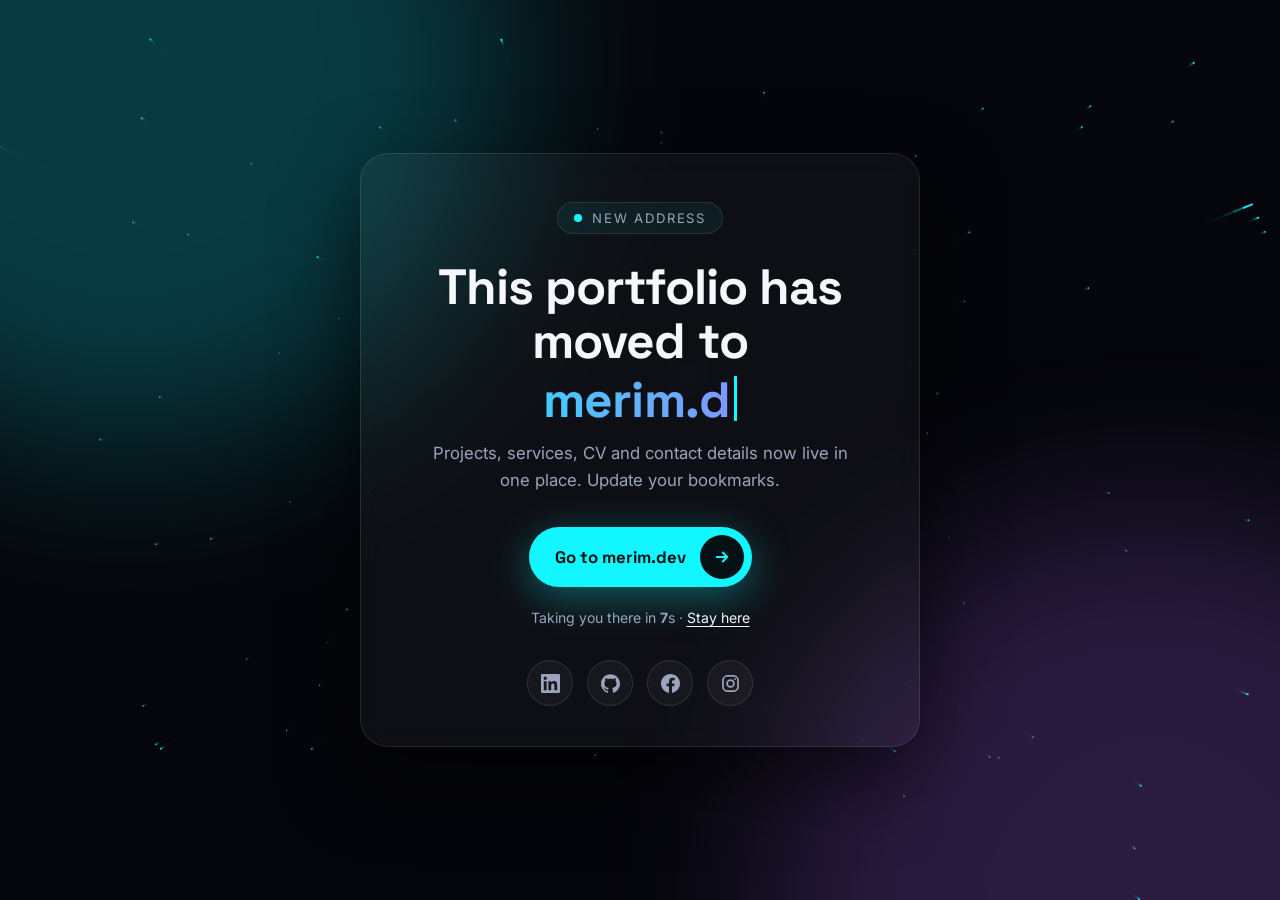
==== commit 96c3f93e: "new url" ====
--- a/index.html
+++ b/index.html
@@ -2,202 +2,495 @@
 <html lang="en">
 <head>
     <meta charset="UTF-8">
-    <meta http-equiv="X-UA-Compatible" content="IE=edge">
     <meta name="viewport" content="width=device-width, initial-scale=1.0">
-    <title>Merim Kulovac - Portfolio</title>
-    <link rel="stylesheet" href="style.css"></link>
-    <link href='https://unpkg.com/boxicons@2.1.4/css/boxicons.min.css' rel='stylesheet'>
-
+    <title>Merim Kulovac has moved to merim.dev</title>
+    <meta name="description" content="Merim Kulovac's portfolio has moved. Projects, services, CV and contact details are now at merim.dev.">
+    <meta name="author" content="Merim Kulovac">
+    <meta name="robots" content="follow">
+    <meta name="theme-color" content="#06070c">
+    <meta name="color-scheme" content="dark">
+
+    <!-- Tell search engines merim.dev is the authoritative version of this content -->
+    <link rel="canonical" href="https://merim.dev/">
+
+    <!-- Fallback for visitors and crawlers without JavaScript -->
+    <noscript><meta http-equiv="refresh" content="0; url=https://merim.dev/"></noscript>
+
+    <meta property="og:type" content="website">
+    <meta property="og:site_name" content="Merim Kulovac">
+    <meta property="og:title" content="Merim Kulovac has moved to merim.dev">
+    <meta property="og:description" content="Projects, services, CV and contact details are now at merim.dev.">
+    <meta property="og:url" content="https://merim.dev/">
+    <meta name="twitter:card" content="summary">
+    <meta name="twitter:title" content="Merim Kulovac has moved to merim.dev">
+    <meta name="twitter:description" content="Projects, services, CV and contact details are now at merim.dev.">
+
+    <link rel="icon" href="data:image/svg+xml,%3Csvg xmlns='http://www.w3.org/2000/svg' viewBox='0 0 64 64'%3E%3Crect width='64' height='64' rx='14' fill='%2306070c'/%3E%3Ctext x='50%25' y='54%25' text-anchor='middle' dominant-baseline='middle' font-family='Arial,sans-serif' font-weight='700' font-size='30' fill='%2312f7ff'%3EMK%3C/text%3E%3C/svg%3E">
+
+    <link rel="preconnect" href="https://fonts.googleapis.com">
+    <link rel="preconnect" href="https://fonts.gstatic.com" crossorigin>
+    <link href="https://fonts.googleapis.com/css2?family=Inter:wght@400;500&family=Space+Grotesk:wght@500;700&display=swap" rel="stylesheet">
+
+    <script type="application/ld+json">
+    {
+        "@context": "https://schema.org",
+        "@type": "Person",
+        "name": "Merim Kulovac",
+        "url": "https://merim.dev/",
+        "sameAs": [
+            "https://www.linkedin.com/in/merimkulovac/",
+            "https://github.com/mkulovac1",
+            "https://www.facebook.com/merimkulovac",
+            "https://www.instagram.com/merim.kulovac/"
+        ]
+    }
+    </script>
+
+    <style>
+        :root {
+            --text: #f5f7fb;
+            --muted: #9aa4bd;
+            --cyan: #12f7ff;
+            --violet: #b06bff;
+            --bg: #06070c;
+            --glass: rgba(255, 255, 255, 0.04);
+            --glass-border: rgba(255, 255, 255, 0.1);
+            --redirect-seconds: 8s;
+        }
+
+        * { margin: 0; padding: 0; box-sizing: border-box; }
+
+        html, body { height: 100%; }
+
+        body {
+            background: var(--bg);
+            color: var(--text);
+            font-family: "Inter", system-ui, sans-serif;
+            overflow-x: hidden;
+            -webkit-font-smoothing: antialiased;
+        }
+
+        #warp {
+            position: fixed;
+            inset: 0;
+            width: 100%;
+            height: 100%;
+            display: block;
+        }
+
+        .glow {
+            position: fixed;
+            width: 60vmax;
+            height: 60vmax;
+            border-radius: 50%;
+            filter: blur(90px);
+            opacity: .22;
+            pointer-events: none;
+            animation: drift 18s ease-in-out infinite alternate;
+        }
+        .glow.a { background: var(--cyan); top: -25vmax; left: -20vmax; }
+        .glow.b { background: var(--violet); bottom: -30vmax; right: -20vmax; animation-delay: -9s; }
+
+        @keyframes drift {
+            to { transform: translate(8vmax, 6vmax) scale(1.15); }
+        }
+
+        main {
+            position: relative;
+            z-index: 1;
+            min-height: 100%;
+            display: grid;
+            place-items: center;
+            padding: 24px 16px;
+            text-align: center;
+        }
+
+        .card {
+            width: min(100%, 560px);
+            padding: 48px 32px 40px;
+            border-radius: 28px;
+            background: var(--glass);
+            border: 1px solid var(--glass-border);
+            backdrop-filter: blur(14px);
+            -webkit-backdrop-filter: blur(14px);
+            box-shadow: 0 30px 80px rgba(0, 0, 0, .55);
+            animation: rise .9s cubic-bezier(.2, .8, .2, 1) both;
+            transition: transform .9s cubic-bezier(.7, 0, .3, 1), opacity .7s ease, filter .7s ease;
+        }
+
+        @keyframes rise {
+            from { opacity: 0; transform: translateY(30px) scale(.96); filter: blur(8px); }
+        }
+
+        .badge {
+            display: inline-flex;
+            align-items: center;
+            gap: 10px;
+            padding: 7px 16px;
+            border-radius: 999px;
+            border: 1px solid var(--glass-border);
+            background: rgba(18, 247, 255, .06);
+            color: var(--muted);
+            font-size: .82rem;
+            letter-spacing: .14em;
+            text-transform: uppercase;
+        }
+
+        .dot {
+            width: 8px;
+            height: 8px;
+            border-radius: 50%;
+            background: var(--cyan);
+            box-shadow: 0 0 0 0 rgba(18, 247, 255, .7);
+            animation: pulse 1.8s infinite;
+        }
+
+        @keyframes pulse {
+            70% { box-shadow: 0 0 0 10px rgba(18, 247, 255, 0); }
+            100% { box-shadow: 0 0 0 0 rgba(18, 247, 255, 0); }
+        }
+
+        h1 {
+            margin: 26px 0 12px;
+            font-family: "Space Grotesk", sans-serif;
+            font-weight: 700;
+            font-size: clamp(2rem, 7vw, 3.1rem);
+            line-height: 1.08;
+            letter-spacing: -.02em;
+        }
+
+        .domain {
+            display: block;
+            margin-top: 6px;
+            background: linear-gradient(100deg, var(--cyan), var(--violet), var(--cyan));
+            background-size: 200% 100%;
+            -webkit-background-clip: text;
+            background-clip: text;
+            color: transparent;
+            animation: shimmer 4s linear infinite;
+            min-height: 1.1em;
+        }
+
+        .domain .caret {
+            display: inline-block;
+            width: 3px;
+            height: .9em;
+            margin-left: 4px;
+            vertical-align: -0.08em;
+            background: var(--cyan);
+            animation: blink 1s steps(1) infinite;
+        }
+
+        @keyframes shimmer { to { background-position: -200% 0; } }
+        @keyframes blink { 50% { opacity: 0; } }
+
+        p.lead {
+            color: var(--muted);
+            font-size: 1.05rem;
+            line-height: 1.65;
+            max-width: 40ch;
+            margin: 0 auto 32px;
+        }
+
+        .cta {
+            position: relative;
+            display: inline-flex;
+            align-items: center;
+            gap: 14px;
+            padding: 8px 8px 8px 26px;
+            border-radius: 999px;
+            background: var(--cyan);
+            color: #031014;
+            font-family: "Space Grotesk", sans-serif;
+            font-weight: 700;
+            font-size: 1.05rem;
+            text-decoration: none;
+            box-shadow: 0 0 0 0 rgba(18, 247, 255, .4), 0 10px 40px rgba(18, 247, 255, .35);
+            transition: transform .25s ease, box-shadow .25s ease;
+        }
+
+        .cta:hover, .cta:focus-visible {
+            transform: translateY(-2px);
+            box-shadow: 0 0 0 6px rgba(18, 247, 255, .15), 0 14px 50px rgba(18, 247, 255, .5);
+            outline: none;
+        }
+
+        /* Countdown ring around the arrow */
+        .ring {
+            position: relative;
+            width: 44px;
+            height: 44px;
+            display: grid;
+            place-items: center;
+            border-radius: 50%;
+            background: #031014;
+            color: var(--cyan);
+        }
+
+        .ring svg {
+            position: absolute;
+            inset: 0;
+            transform: rotate(-90deg);
+        }
+
+        .ring circle {
+            fill: none;
+            stroke: var(--cyan);
+            stroke-width: 3;
+            stroke-linecap: round;
+            stroke-dasharray: 126;
+            stroke-dashoffset: 0;
+            animation: countdown var(--redirect-seconds) linear forwards;
+        }
+
+        .ring .arrow {
+            transition: transform .25s ease;
+        }
+        .cta:hover .arrow { transform: translateX(3px); }
+
+        @keyframes countdown { to { stroke-dashoffset: 126; } }
+
+        .timer {
+            margin-top: 22px;
+            font-size: .88rem;
+            color: var(--muted);
+        }
+
+        .timer button {
+            background: none;
+            border: 0;
+            color: var(--text);
+            font: inherit;
+            text-decoration: underline;
+            text-underline-offset: 3px;
+            cursor: pointer;
+        }
+
+        .timer.paused .count-text { display: none; }
+        .timer:not(.paused) .paused-text { display: none; }
+        .paused-ring circle { animation-play-state: paused; }
+
+        .socials {
+            margin-top: 34px;
+            display: flex;
+            justify-content: center;
+            gap: 14px;
+        }
+
+        .socials a {
+            width: 46px;
+            height: 46px;
+            display: grid;
+            place-items: center;
+            border-radius: 50%;
+            color: var(--muted);
+            background: var(--glass);
+            border: 1px solid var(--glass-border);
+            transition: color .25s ease, transform .25s ease, border-color .25s ease, box-shadow .25s ease, background .25s ease;
+            animation: pop .5s cubic-bezier(.3, 1.6, .5, 1) both;
+        }
+        .socials a:nth-child(1) { animation-delay: 1.1s; }
+        .socials a:nth-child(2) { animation-delay: 1.2s; }
+        .socials a:nth-child(3) { animation-delay: 1.3s; }
+        .socials a:nth-child(4) { animation-delay: 1.4s; }
+
+        .socials svg { width: 19px; height: 19px; }
+
+        .socials a:hover, .socials a:focus-visible {
+            color: var(--cyan);
+            background: rgba(18, 247, 255, .08);
+            border-color: rgba(18, 247, 255, .45);
+            box-shadow: 0 0 22px rgba(18, 247, 255, .3);
+            transform: translateY(-4px);
+            outline: none;
+        }
+
+        @keyframes pop {
+            from { opacity: 0; transform: translateY(12px) scale(.6); }
+        }
+
+        /* Hyperspace exit */
+        body.leaving .card {
+            transform: scale(.6) translateZ(0);
+            opacity: 0;
+            filter: blur(10px);
+        }
+
+        @media (max-width: 420px) {
+            .card { padding: 40px 20px 32px; border-radius: 22px; }
+            .socials { gap: 10px; }
+        }
+
+        @media (prefers-reduced-motion: reduce) {
+            *, *::before, *::after {
+                animation-duration: .01ms !important;
+                animation-iteration-count: 1 !important;
+                transition-duration: .01ms !important;
+            }
+            .ring circle { animation: none; }
+        }
+    </style>
 </head>
 <body>
-    <div class="bg-grid"></div>
-    <div class="bg-orb orb-1"></div>
-    <div class="bg-orb orb-2"></div>
-    <div class="bg-orb orb-3"></div>
-    <div class="cursor-glow" id="cursorGlow"></div>
-    <div class="scroll-progress" id="scrollProgress"></div>
-
-    <header class="sticky">
-        <div class="logo"><span>M</span>K</div>
-        <ul class="navlist">
-            <li><a href="#home">Home</a></li>
-            <li><a href="#services">Services</a></li>
-            <li><a href="#contact">Contact</a></li>
-        </ul>
-        <a href="#contact" class="nav-cta">Let's talk<i class='bx bx-right-arrow-alt'></i></a>
-        <div id="menu-icon" class="bx bx-menu"></div>
-    </header>
-
-    <section id="home" class="home">
-        <div class="home-content scroll-scale">
-            <div class="hero-badge"><span class="pulse-dot"></span>Available for new opportunities</div>
-            <h1>Hi! I am <span class="grad-text">Merim Kulovac</span></h1>
-
-            <p class="hero-subtitle">I design and build fast, reliable, and elegant digital products — from sleek web platforms to intelligent, data-driven systems.</p>
-
-            <div class="btn-box">
-                <a class="btn" href="https://drive.google.com/file/d/14IMvzAy9ptmdZS1X-Zp11qJrlenkHLHs/view?usp=sharing" download target="_blank">Download CV</a>
-                <a href="#" class="btn" onclick="hireMe()">Hire me</a>
-            </div>
-
-            <p id="paragraph-hire-me"></p>
-
-            <div class="social-icons">
-                <a href="https://www.linkedin.com/in/merimkulovac/" target="_blank"><i class='bx bxl-linkedin' ></i></a>
-                <a href="https://github.com/mkulovac1" target="_blank"><i class='bx bxl-github' ></i></a>
-            </div>
+    <canvas id="warp" aria-hidden="true"></canvas>
+    <div class="glow a" aria-hidden="true"></div>
+    <div class="glow b" aria-hidden="true"></div>
+
+    <main>
+        <div class="card" id="card">
+            <span class="badge"><span class="dot"></span>New address</span>
+
+            <h1>
+                This portfolio has moved to
+                <span class="domain"><span id="typed">merim.dev</span><span class="caret" aria-hidden="true"></span></span>
+            </h1>
+
+            <p class="lead">Projects, services, CV and contact details now live in one place. Update your bookmarks.</p>
+
+            <a class="cta" id="go" href="https://merim.dev/">
+                Go to merim.dev
+                <span class="ring" id="ring" aria-hidden="true">
+                    <svg viewBox="0 0 44 44"><circle cx="22" cy="22" r="20"></circle></svg>
+                    <svg class="arrow" style="position:static;transform:none" width="18" height="18" viewBox="0 0 24 24" fill="none" stroke="currentColor" stroke-width="2.5" stroke-linecap="round" stroke-linejoin="round"><path d="M5 12h14M13 6l6 6-6 6"/></svg>
+                </span>
+            </a>
+
+            <p class="timer" id="timer" aria-live="polite">
+                <span class="count-text">Taking you there in <strong id="count">8</strong>s · <button type="button" id="stay">Stay here</button></span>
+                <span class="paused-text">Redirect paused.</span>
+            </p>
+
+            <nav class="socials" aria-label="Social profiles">
+                <a href="https://www.linkedin.com/in/merimkulovac/" rel="me noopener" target="_blank" aria-label="LinkedIn" title="LinkedIn">
+                    <svg viewBox="0 0 24 24" aria-hidden="true"><path fill="currentColor" d="M20.447 20.452h-3.554v-5.569c0-1.328-.027-3.037-1.852-3.037-1.853 0-2.136 1.445-2.136 2.939v5.667H9.351V9h3.414v1.561h.046c.477-.9 1.637-1.85 3.37-1.85 3.601 0 4.267 2.37 4.267 5.455v6.286zM5.337 7.433c-1.144 0-2.063-.926-2.063-2.065 0-1.138.92-2.063 2.063-2.063 1.14 0 2.064.925 2.064 2.063 0 1.139-.925 2.065-2.064 2.065zm1.782 13.019H3.555V9h3.564v11.452zM22.225 0H1.771C.792 0 0 .774 0 1.729v20.542C0 23.227.792 24 1.771 24h20.451C23.2 24 24 23.227 24 22.271V1.729C24 .774 23.2 0 22.222 0h.003z"/></svg>
+                </a>
+                <a href="https://github.com/mkulovac1" rel="me noopener" target="_blank" aria-label="GitHub" title="GitHub">
+                    <svg viewBox="0 0 24 24" aria-hidden="true"><path fill="currentColor" d="M12 .297c-6.63 0-12 5.373-12 12 0 5.303 3.438 9.8 8.205 11.385.6.113.82-.258.82-.577 0-.285-.01-1.04-.015-2.04-3.338.724-4.042-1.61-4.042-1.61C4.422 18.07 3.633 17.7 3.633 17.7c-1.087-.744.084-.729.084-.729 1.205.084 1.838 1.236 1.838 1.236 1.07 1.835 2.809 1.305 3.495.998.108-.776.417-1.305.76-1.605-2.665-.3-5.466-1.332-5.466-5.93 0-1.31.465-2.38 1.235-3.22-.135-.303-.54-1.523.105-3.176 0 0 1.005-.322 3.3 1.23.96-.267 1.98-.399 3-.405 1.02.006 2.04.138 3 .405 2.28-1.552 3.285-1.23 3.285-1.23.645 1.653.24 2.873.12 3.176.765.84 1.23 1.91 1.23 3.22 0 4.61-2.805 5.625-5.475 5.92.42.36.81 1.096.81 2.22 0 1.606-.015 2.896-.015 3.286 0 .315.21.69.825.57C20.565 22.092 24 17.592 24 12.297c0-6.627-5.373-12-12-12"/></svg>
+                </a>
+                <a href="https://www.facebook.com/merimkulovac" rel="me noopener" target="_blank" aria-label="Facebook" title="Facebook">
+                    <svg viewBox="0 0 24 24" aria-hidden="true"><path fill="currentColor" d="M24 12.073c0-6.627-5.373-12-12-12s-12 5.373-12 12c0 5.99 4.388 10.954 10.125 11.854v-8.385H7.078v-3.47h3.047V9.43c0-3.007 1.792-4.669 4.533-4.669 1.312 0 2.686.235 2.686.235v2.953H15.83c-1.491 0-1.956.925-1.956 1.874v2.25h3.328l-.532 3.47h-2.796v8.385C19.612 23.027 24 18.062 24 12.073z"/></svg>
+                </a>
+                <a href="https://www.instagram.com/merim.kulovac/" rel="me noopener" target="_blank" aria-label="Instagram" title="Instagram">
+                    <svg viewBox="0 0 24 24" aria-hidden="true" fill="none" stroke="currentColor" stroke-width="2.2"><rect x="2.5" y="2.5" width="19" height="19" rx="5.5"/><circle cx="12" cy="12" r="4.3"/><circle cx="17.6" cy="6.4" r="1.2" fill="currentColor" stroke="none"/></svg>
+                </a>
+            </nav>
         </div>
-
-        <div class="home-image scroll-scale">
-            <div class="img-box">
-                <div class="img-glow"></div>
-                <img src="img/main-image.png" alt="Merim Kulovac">
-            </div>
-
-            <div class="liquid-shape">
-                <svg viewBox="0 0 500 500" xmlns="http://www.w3.org/2000/svg" xmlns:xlink="http://www.w3.org/1999/xlink" width="100%" id="blobSvg">
-                    <path fill="#12f7ff">
-                        <animate attributeName="d"
-                            dur="10000ms"
-                            repeatCount="indefinite"
-                            values = "M405,295.5Q408,341,371.5,369.5Q335,398,292.5,441.5Q250,485,208,440Q166,395,127,
-                            369.5Q88,344,68,297Q48,250,53.5,195Q59,140,107,112.5Q155,85,202.5,64Q250,43,
-                            296.5,65.5Q343,88,386,117.5Q429,147,415.5,198.5Q402,250,405,295.5Z;
-                            
-                            M432,304Q437,358,400.5,402.5Q364,447,307,442.5Q250,438,203.5,424Q157,410,103,
-                            388Q49,366,37.5,308Q26,250,65,208Q104,166,132.5,130.5Q161,95,205.5,76Q250,57,
-                            288,87.5Q326,118,359,143Q392,168,409.5,209Q427,250,432,304Z;
-
-                            M442.5,296.5Q411,343,388,395.5Q365,448,307.5,432Q250,416,202,416Q154,416,118,
-                            381.5Q82,347,86,298.5Q90,250,70,192.5Q50,135,110.5,124Q171,113,210.5,86.5Q250,60,
-                            309,53Q368,46,411.5,88.5Q455,131,464.5,190.5Q474,250,442.5,296.5Z;
-
-                            M416,299.5Q422,349,398.5,407.5Q375,466,312.5,481.5Q250,497,207,448.5Q164,400,
-                            105.5,383.5Q47,367,67,308.5Q87,250,102,211.5Q117,173,121,103.5Q125,34,187.5,49Q250,64,
-                            288.5,90.5Q327,117,391,124.5Q455,132,432.5,191Q410,250,416,299.5Z;
-
-                            M438.5,303Q434,356,380.5,370Q327,384,288.5,423.5Q250,463,200,443Q150,423,109,
-                            389Q68,355,78.5,302.5Q89,250,104.5,212.5Q120,175,135.5,127Q151,79,200.5,41.5Q250,4,
-                            300.5,39.5Q351,75,393,109Q435,143,439,196.5Q443,250,438.5,303Z;
-
-                            M395.5,289.5Q387,329,374.5,386.5Q362,444,306,445Q250,446,190,451.5Q130,457,95,
-                            408.5Q60,360,58.5,305Q57,250,59.5,196Q62,142,99.5,98Q137,54,193.5,47.5Q250,41,
-                            311,40.5Q372,40,397,95.5Q422,151,413,200.5Q404,250,395.5,289.5Z;
-
-                            M441.5,305.5Q442,361,389,379.5Q336,398,293,407.5Q250,417,210.5,402.5Q171,388,128,
-                            366.5Q85,345,44.5,297.5Q4,250,45.5,203Q87,156,119,117Q151,78,200.5,72.5Q250,67,
-                            306.5,61Q363,55,374.5,113.5Q386,172,413.5,211Q441,250,441.5,305.5Z;
-                            "
-                        ></animate>
-                    </path>
-                </svg>
-            </div>
-        </div>
-    </section>
-
-    <!-- services section -->
-    <section id="services" class="services">
-        <div class="main-text scroll-scale">
-            <span>What I bring to the table</span>
-            <h2>Services I provide</h2>
-        </div>
-
-        <div class="services-list">
-            <div class="service-row scroll-bottom">
-                <div class="service-index">01</div>
-                <div class="service-icon-wrap"><i class='bx bx-server'></i></div>
-                <div class="service-text">
-                    <h3>Backend &amp; API architecture</h3>
-                    <p>Designing and building robust, scalable APIs and backend systems with Java and Spring Boot. Experienced with event-driven architectures using Apache Kafka, Kafka Streams, and ActiveMQ for reliable, high-throughput messaging.</p>
-                </div>
-            </div>
-
-            <div class="service-row scroll-bottom">
-                <div class="service-index">02</div>
-                <div class="service-icon-wrap"><i class='bx bx-code-alt'></i></div>
-                <div class="service-text">
-                    <h3>Modern web applications</h3>
-                    <p>Building fast, responsive, and maintainable web applications with Angular and React — from pixel-perfect interfaces to complex, data-driven dashboards.</p>
-                </div>
-            </div>
-
-            <div class="service-row scroll-bottom">
-                <div class="service-index">03</div>
-                <div class="service-icon-wrap"><i class='bx bx-mobile-alt'></i></div>
-                <div class="service-text">
-                    <h3>Cross-platform mobile apps</h3>
-                    <p>Developing native-feeling mobile applications for iOS and Android from a single React Native codebase — fast to build, easy to maintain.</p>
-                </div>
-            </div>
-
-            <div class="service-row scroll-bottom">
-                <div class="service-index">04</div>
-                <div class="service-icon-wrap"><i class='bx bxl-python'></i></div>
-                <div class="service-text">
-                    <h3>AI &amp; machine learning</h3>
-                    <p>Training and fine-tuning AI models, building intelligent data pipelines, and integrating machine learning into real, production-ready products.</p>
-                </div>
-            </div>
-
-            <div class="service-row scroll-bottom">
-                <div class="service-index">05</div>
-                <div class="service-icon-wrap"><i class='bx bx-data'></i></div>
-                <div class="service-text">
-                    <h3>Enterprise databases</h3>
-                    <p>Designing and optimizing large-scale databases, specialized in Oracle and PL/SQL — from schema design to complex stored procedures and performance tuning.</p>
-                </div>
-            </div>
-        </div>
-    </section>
-
-    <!-- section for contact -->
-    <section class="contact" id="contact">
-        <div class="main-text scroll-scale">
-            <span>Ask me a question</span>
-            <h2>Contact me</h2>
-        </div>
-
-        <form action="#" class="glass-card scroll-bottom">
-            <div class="form-row">
-                <div class="input-group">
-                    <input id="contact_name" type="text" placeholder=" " required>
-                    <label for="contact_name">Your name</label>
-                </div>
-                <div class="input-group">
-                    <input id="contact_email" type="email" placeholder=" " required>
-                    <label for="contact_email">Your e-mail</label>
-                </div>
-            </div>
-            <div class="form-row">
-                <div class="input-group">
-                    <input id="contact_adress" type="text" placeholder=" " required>
-                    <label for="contact_adress">Your address</label>
-                </div>
-                <div class="input-group">
-                    <input id="contact_number" type="number" placeholder=" " required>
-                    <label for="contact_number">Your phone number</label>
-                </div>
-            </div>
-            <div class="input-group">
-                <textarea id="contact_message" rows="6" placeholder=" " required></textarea>
-                <label for="contact_message">Your message</label>
-            </div>
-            <div class="btn-box formBtn">
-                <button type="submit" class="btn" onclick="contactMe()">Send message</button>
-            </div>
-        </form>
-    </section>
-
-    <!-- footer -->
-    <footer>
-        <p class="scroll-scale">Copyright &copy; 2023 by Merim Kulovac || All right reserved.</p>
-        <a href="#home"><i class="bx bx-up-arrow-alt"></i></a>
-    </footer>
-
-    <script src="script.js"></script>
+    </main>
+
+    <script>
+        (function () {
+            var TARGET = 'https://merim.dev/';
+            var SECONDS = 8;
+            var reduceMotion = window.matchMedia('(prefers-reduced-motion: reduce)').matches;
+
+            // ---- Starfield that accelerates into hyperspace on exit ----
+            var canvas = document.getElementById('warp');
+            var ctx = canvas.getContext('2d');
+            var stars = [];
+            var speed = 0.6;
+            var targetSpeed = 0.6;
+            var w, h, cx, cy, dpr;
+
+            function resize() {
+                dpr = Math.min(window.devicePixelRatio || 1, 2);
+                w = canvas.clientWidth;
+                h = canvas.clientHeight;
+                canvas.width = w * dpr;
+                canvas.height = h * dpr;
+                ctx.setTransform(dpr, 0, 0, dpr, 0, 0);
+                cx = w / 2;
+                cy = h / 2;
+            }
+
+            function makeStar() {
+                return { x: (Math.random() - .5) * w * 2, y: (Math.random() - .5) * h * 2, z: Math.random() * w, pz: 0 };
+            }
+
+            resize();
+            var count = Math.min(500, Math.floor((w * h) / 2600));
+            for (var i = 0; i < count; i++) stars.push(makeStar());
+            window.addEventListener('resize', resize);
+
+            function frame() {
+                speed += (targetSpeed - speed) * 0.06;
+                ctx.fillStyle = 'rgba(6, 7, 12, ' + (speed > 4 ? 0.25 : 0.6) + ')';
+                ctx.fillRect(0, 0, w, h);
+
+                for (var i = 0; i < stars.length; i++) {
+                    var s = stars[i];
+                    s.pz = s.z;
+                    s.z -= speed;
+                    if (s.z < 1) {
+                        stars[i] = makeStar();
+                        stars[i].z = w;
+                        continue;
+                    }
+                    var k = 128 / s.z, pk = 128 / s.pz;
+                    var x = s.x * k + cx, y = s.y * k + cy;
+                    var px = s.x * pk + cx, py = s.y * pk + cy;
+                    var t = 1 - s.z / w;
+                    ctx.strokeStyle = t > .7 ? 'rgba(18, 247, 255,' + t + ')' : 'rgba(200, 210, 255,' + t + ')';
+                    ctx.lineWidth = Math.max(.5, t * 2.2);
+                    ctx.beginPath();
+                    ctx.moveTo(px, py);
+                    ctx.lineTo(x, y);
+                    ctx.stroke();
+                }
+                requestAnimationFrame(frame);
+            }
+
+            if (!reduceMotion) requestAnimationFrame(frame);
+
+            // ---- Typewriter for the domain ----
+            var typed = document.getElementById('typed');
+            if (!reduceMotion) {
+                var word = typed.textContent;
+                typed.textContent = '';
+                var n = 0;
+                setTimeout(function type() {
+                    typed.textContent = word.slice(0, ++n);
+                    if (n < word.length) setTimeout(type, 90 + Math.random() * 70);
+                }, 700);
+            }
+
+            // ---- Countdown + redirect ----
+            var left = SECONDS;
+            var countEl = document.getElementById('count');
+            var timerEl = document.getElementById('timer');
+            var ring = document.getElementById('ring');
+            var leaving = false;
+
+            function leave() {
+                if (leaving) return;
+                leaving = true;
+                if (reduceMotion) { location.replace(TARGET); return; }
+                targetSpeed = 40;
+                document.body.classList.add('leaving');
+                setTimeout(function () { location.replace(TARGET); }, 900);
+            }
+
+            var tick = setInterval(function () {
+                left -= 1;
+                countEl.textContent = left;
+                if (left <= 0) {
+                    clearInterval(tick);
+                    leave();
+                }
+            }, 1000);
+
+            document.getElementById('stay').addEventListener('click', function () {
+                clearInterval(tick);
+                timerEl.classList.add('paused');
+                ring.classList.add('paused-ring');
+            });
+
+            document.getElementById('go').addEventListener('click', function (e) {
+                if (e.metaKey || e.ctrlKey || e.shiftKey || e.button === 1) return;
+                e.preventDefault();
+                clearInterval(tick);
+                leave();
+            });
+        })();
+    </script>
 </body>
 </html>
-
-
-
-
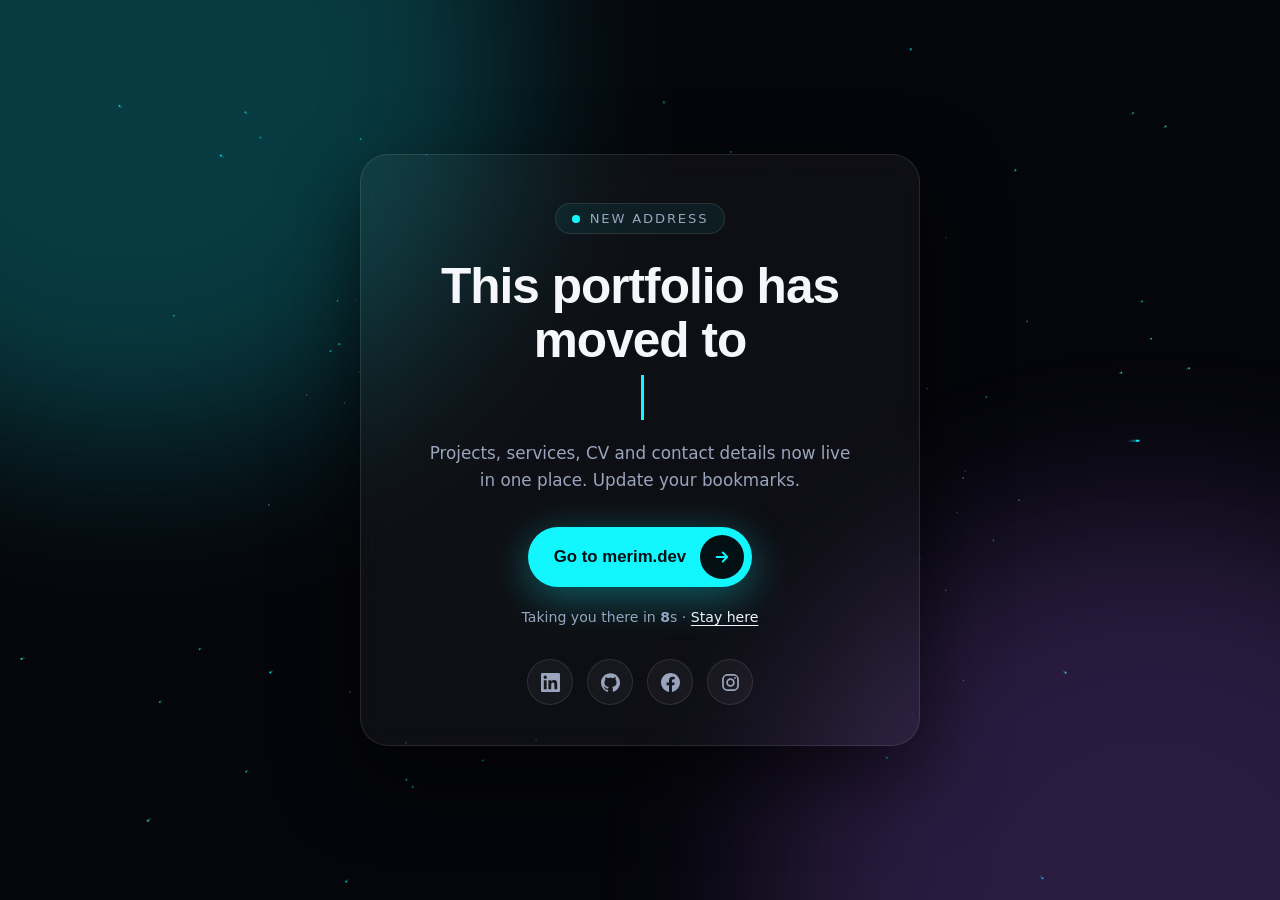
==== commit aa9e3d6b: "security patches" ====
--- a/index.html
+++ b/index.html
@@ -2,6 +2,11 @@
 <html lang="en">
 <head>
     <meta charset="UTF-8">
+    <!-- GitHub Pages can't send security headers, so the CSP lives here.
+         Hashes cover the inline style and script blocks: if you edit either one,
+         recompute its hash (sha256, base64) or the browser will block it. -->
+    <meta http-equiv="Content-Security-Policy" content="default-src 'none'; script-src 'sha256-a1lxTnTR+Vasf20xOrQg7hIMs3yZXcBKFpv1+seIIQY='; style-src 'sha256-HQj3oqlXp334p5gL2BZ7NpJWnSPS90kkdB/K+bh856Q=' https://fonts.googleapis.com; font-src https://fonts.gstatic.com; img-src data:; base-uri 'none'; form-action 'none'; object-src 'none'; require-trusted-types-for 'script'; trusted-types 'none'; upgrade-insecure-requests">
+    <meta name="referrer" content="strict-origin-when-cross-origin">
     <meta name="viewport" content="width=device-width, initial-scale=1.0">
     <title>Merim Kulovac has moved to merim.dev</title>
     <meta name="description" content="Merim Kulovac's portfolio has moved. Projects, services, CV and contact details are now at merim.dev.">
@@ -244,6 +249,8 @@
         }
 
         .ring .arrow {
+            position: static;
+            transform: none;
             transition: transform .25s ease;
         }
         .cta:hover .arrow { transform: translateX(3px); }
@@ -351,7 +358,7 @@
                 Go to merim.dev
                 <span class="ring" id="ring" aria-hidden="true">
                     <svg viewBox="0 0 44 44"><circle cx="22" cy="22" r="20"></circle></svg>
-                    <svg class="arrow" style="position:static;transform:none" width="18" height="18" viewBox="0 0 24 24" fill="none" stroke="currentColor" stroke-width="2.5" stroke-linecap="round" stroke-linejoin="round"><path d="M5 12h14M13 6l6 6-6 6"/></svg>
+                    <svg class="arrow" width="18" height="18" viewBox="0 0 24 24" fill="none" stroke="currentColor" stroke-width="2.5" stroke-linecap="round" stroke-linejoin="round"><path d="M5 12h14M13 6l6 6-6 6"/></svg>
                 </span>
             </a>
 
@@ -361,16 +368,16 @@
             </p>
 
             <nav class="socials" aria-label="Social profiles">
-                <a href="https://www.linkedin.com/in/merimkulovac/" rel="me noopener" target="_blank" aria-label="LinkedIn" title="LinkedIn">
+                <a href="https://www.linkedin.com/in/merimkulovac/" rel="me noopener noreferrer" target="_blank" aria-label="LinkedIn" title="LinkedIn">
                     <svg viewBox="0 0 24 24" aria-hidden="true"><path fill="currentColor" d="M20.447 20.452h-3.554v-5.569c0-1.328-.027-3.037-1.852-3.037-1.853 0-2.136 1.445-2.136 2.939v5.667H9.351V9h3.414v1.561h.046c.477-.9 1.637-1.85 3.37-1.85 3.601 0 4.267 2.37 4.267 5.455v6.286zM5.337 7.433c-1.144 0-2.063-.926-2.063-2.065 0-1.138.92-2.063 2.063-2.063 1.14 0 2.064.925 2.064 2.063 0 1.139-.925 2.065-2.064 2.065zm1.782 13.019H3.555V9h3.564v11.452zM22.225 0H1.771C.792 0 0 .774 0 1.729v20.542C0 23.227.792 24 1.771 24h20.451C23.2 24 24 23.227 24 22.271V1.729C24 .774 23.2 0 22.222 0h.003z"/></svg>
                 </a>
-                <a href="https://github.com/mkulovac1" rel="me noopener" target="_blank" aria-label="GitHub" title="GitHub">
+                <a href="https://github.com/mkulovac1" rel="me noopener noreferrer" target="_blank" aria-label="GitHub" title="GitHub">
                     <svg viewBox="0 0 24 24" aria-hidden="true"><path fill="currentColor" d="M12 .297c-6.63 0-12 5.373-12 12 0 5.303 3.438 9.8 8.205 11.385.6.113.82-.258.82-.577 0-.285-.01-1.04-.015-2.04-3.338.724-4.042-1.61-4.042-1.61C4.422 18.07 3.633 17.7 3.633 17.7c-1.087-.744.084-.729.084-.729 1.205.084 1.838 1.236 1.838 1.236 1.07 1.835 2.809 1.305 3.495.998.108-.776.417-1.305.76-1.605-2.665-.3-5.466-1.332-5.466-5.93 0-1.31.465-2.38 1.235-3.22-.135-.303-.54-1.523.105-3.176 0 0 1.005-.322 3.3 1.23.96-.267 1.98-.399 3-.405 1.02.006 2.04.138 3 .405 2.28-1.552 3.285-1.23 3.285-1.23.645 1.653.24 2.873.12 3.176.765.84 1.23 1.91 1.23 3.22 0 4.61-2.805 5.625-5.475 5.92.42.36.81 1.096.81 2.22 0 1.606-.015 2.896-.015 3.286 0 .315.21.69.825.57C20.565 22.092 24 17.592 24 12.297c0-6.627-5.373-12-12-12"/></svg>
                 </a>
-                <a href="https://www.facebook.com/merimkulovac" rel="me noopener" target="_blank" aria-label="Facebook" title="Facebook">
+                <a href="https://www.facebook.com/merimkulovac" rel="me noopener noreferrer" target="_blank" aria-label="Facebook" title="Facebook">
                     <svg viewBox="0 0 24 24" aria-hidden="true"><path fill="currentColor" d="M24 12.073c0-6.627-5.373-12-12-12s-12 5.373-12 12c0 5.99 4.388 10.954 10.125 11.854v-8.385H7.078v-3.47h3.047V9.43c0-3.007 1.792-4.669 4.533-4.669 1.312 0 2.686.235 2.686.235v2.953H15.83c-1.491 0-1.956.925-1.956 1.874v2.25h3.328l-.532 3.47h-2.796v8.385C19.612 23.027 24 18.062 24 12.073z"/></svg>
                 </a>
-                <a href="https://www.instagram.com/merim.kulovac/" rel="me noopener" target="_blank" aria-label="Instagram" title="Instagram">
+                <a href="https://www.instagram.com/merim.kulovac/" rel="me noopener noreferrer" target="_blank" aria-label="Instagram" title="Instagram">
                     <svg viewBox="0 0 24 24" aria-hidden="true" fill="none" stroke="currentColor" stroke-width="2.2"><rect x="2.5" y="2.5" width="19" height="19" rx="5.5"/><circle cx="12" cy="12" r="4.3"/><circle cx="17.6" cy="6.4" r="1.2" fill="currentColor" stroke="none"/></svg>
                 </a>
             </nav>
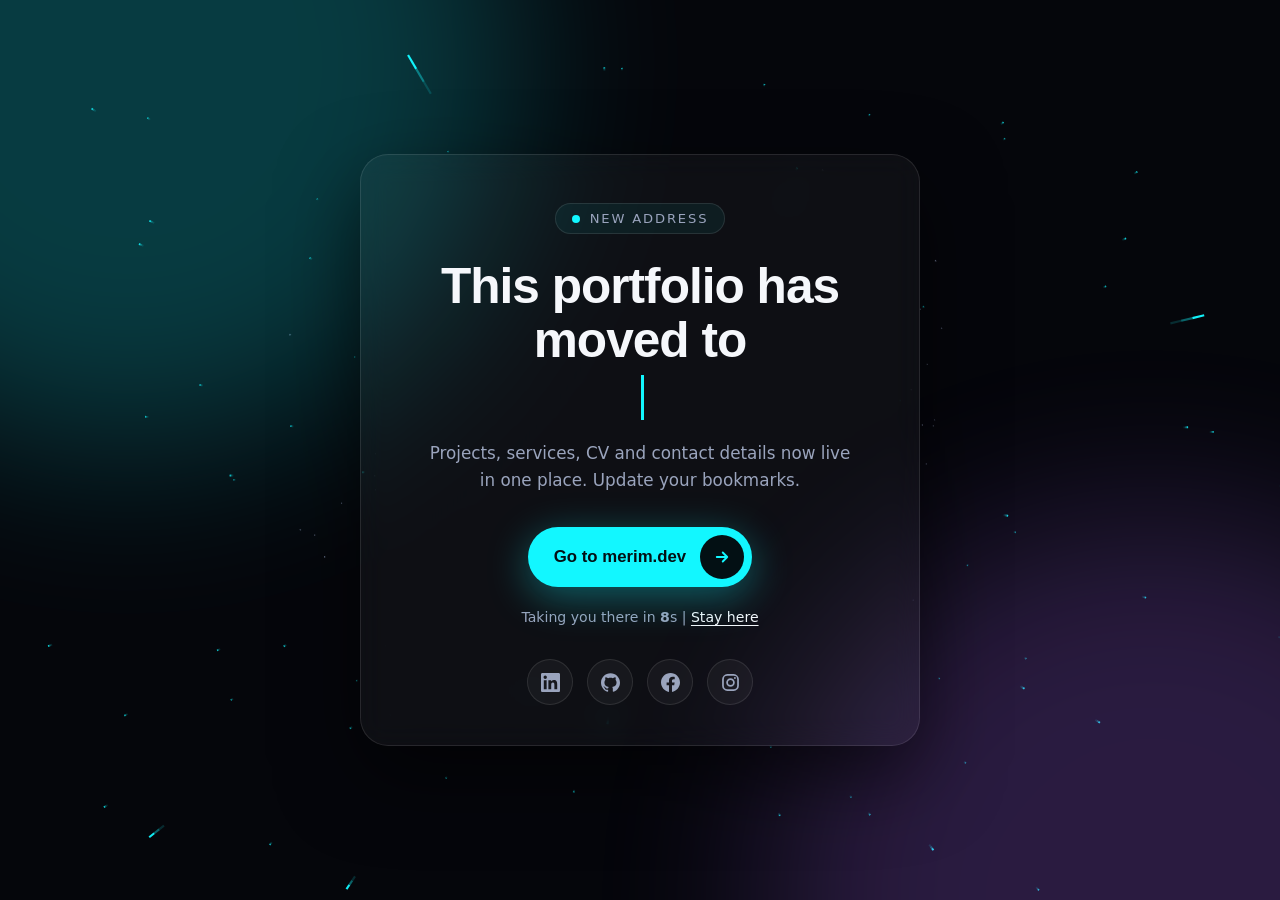
==== commit 619415ec: "fix paragraph" ====
--- a/index.html
+++ b/index.html
@@ -2,10 +2,7 @@
 <html lang="en">
 <head>
     <meta charset="UTF-8">
-    <!-- GitHub Pages can't send security headers, so the CSP lives here.
-         Hashes cover the inline style and script blocks: if you edit either one,
-         recompute its hash (sha256, base64) or the browser will block it. -->
-    <meta http-equiv="Content-Security-Policy" content="default-src 'none'; script-src 'sha256-a1lxTnTR+Vasf20xOrQg7hIMs3yZXcBKFpv1+seIIQY='; style-src 'sha256-HQj3oqlXp334p5gL2BZ7NpJWnSPS90kkdB/K+bh856Q=' https://fonts.googleapis.com; font-src https://fonts.gstatic.com; img-src data:; base-uri 'none'; form-action 'none'; object-src 'none'; require-trusted-types-for 'script'; trusted-types 'none'; upgrade-insecure-requests">
+    <meta http-equiv="Content-Security-Policy" content="default-src 'none'; script-src 'sha256-lPSQNfDBTfws8S8e2XcshmqwYWl/vt95c1Yxfg3k6lk='; style-src 'sha256-eOc3SwctkN+qFUGxoIyW3lc21gssUdqE6W6tjDYk5j4=' https://fonts.googleapis.com; font-src https://fonts.gstatic.com; img-src data:; base-uri 'none'; form-action 'none'; object-src 'none'; require-trusted-types-for 'script'; trusted-types 'none'; upgrade-insecure-requests">
     <meta name="referrer" content="strict-origin-when-cross-origin">
     <meta name="viewport" content="width=device-width, initial-scale=1.0">
     <title>Merim Kulovac has moved to merim.dev</title>
@@ -15,10 +12,8 @@
     <meta name="theme-color" content="#06070c">
     <meta name="color-scheme" content="dark">
 
-    <!-- Tell search engines merim.dev is the authoritative version of this content -->
     <link rel="canonical" href="https://merim.dev/">
 
-    <!-- Fallback for visitors and crawlers without JavaScript -->
     <noscript><meta http-equiv="refresh" content="0; url=https://merim.dev/"></noscript>
 
     <meta property="og:type" content="website">
@@ -220,7 +215,6 @@
             outline: none;
         }
 
-        /* Countdown ring around the arrow */
         .ring {
             position: relative;
             width: 44px;
@@ -316,7 +310,6 @@
             from { opacity: 0; transform: translateY(12px) scale(.6); }
         }
 
-        /* Hyperspace exit */
         body.leaving .card {
             transform: scale(.6) translateZ(0);
             opacity: 0;
@@ -363,7 +356,7 @@
             </a>
 
             <p class="timer" id="timer" aria-live="polite">
-                <span class="count-text">Taking you there in <strong id="count">8</strong>s · <button type="button" id="stay">Stay here</button></span>
+                <span class="count-text">Taking you there in <strong id="count">8</strong>s | <button type="button" id="stay">Stay here</button></span>
                 <span class="paused-text">Redirect paused.</span>
             </p>
 
@@ -390,7 +383,6 @@
             var SECONDS = 8;
             var reduceMotion = window.matchMedia('(prefers-reduced-motion: reduce)').matches;
 
-            // ---- Starfield that accelerates into hyperspace on exit ----
             var canvas = document.getElementById('warp');
             var ctx = canvas.getContext('2d');
             var stars = [];
@@ -448,7 +440,6 @@
 
             if (!reduceMotion) requestAnimationFrame(frame);
 
-            // ---- Typewriter for the domain ----
             var typed = document.getElementById('typed');
             if (!reduceMotion) {
                 var word = typed.textContent;
@@ -460,7 +451,6 @@
                 }, 700);
             }
 
-            // ---- Countdown + redirect ----
             var left = SECONDS;
             var countEl = document.getElementById('count');
             var timerEl = document.getElementById('timer');
